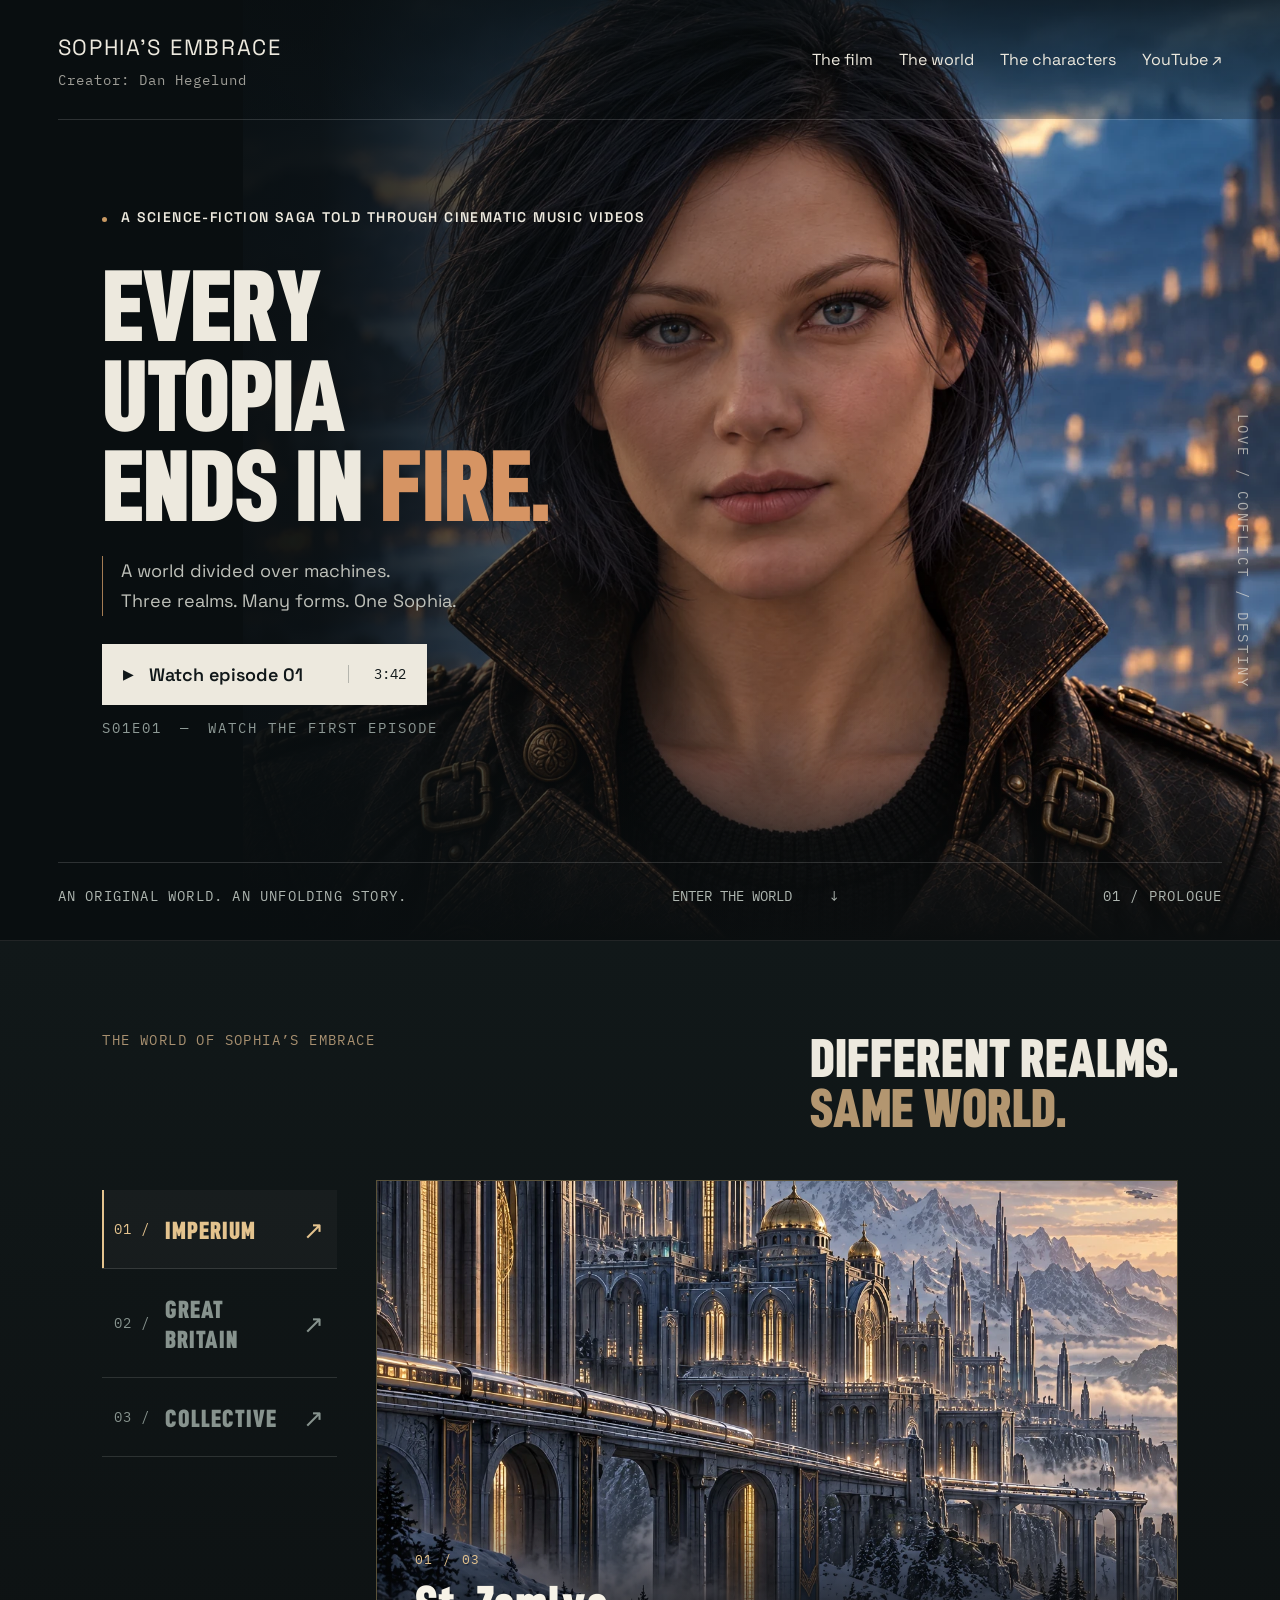
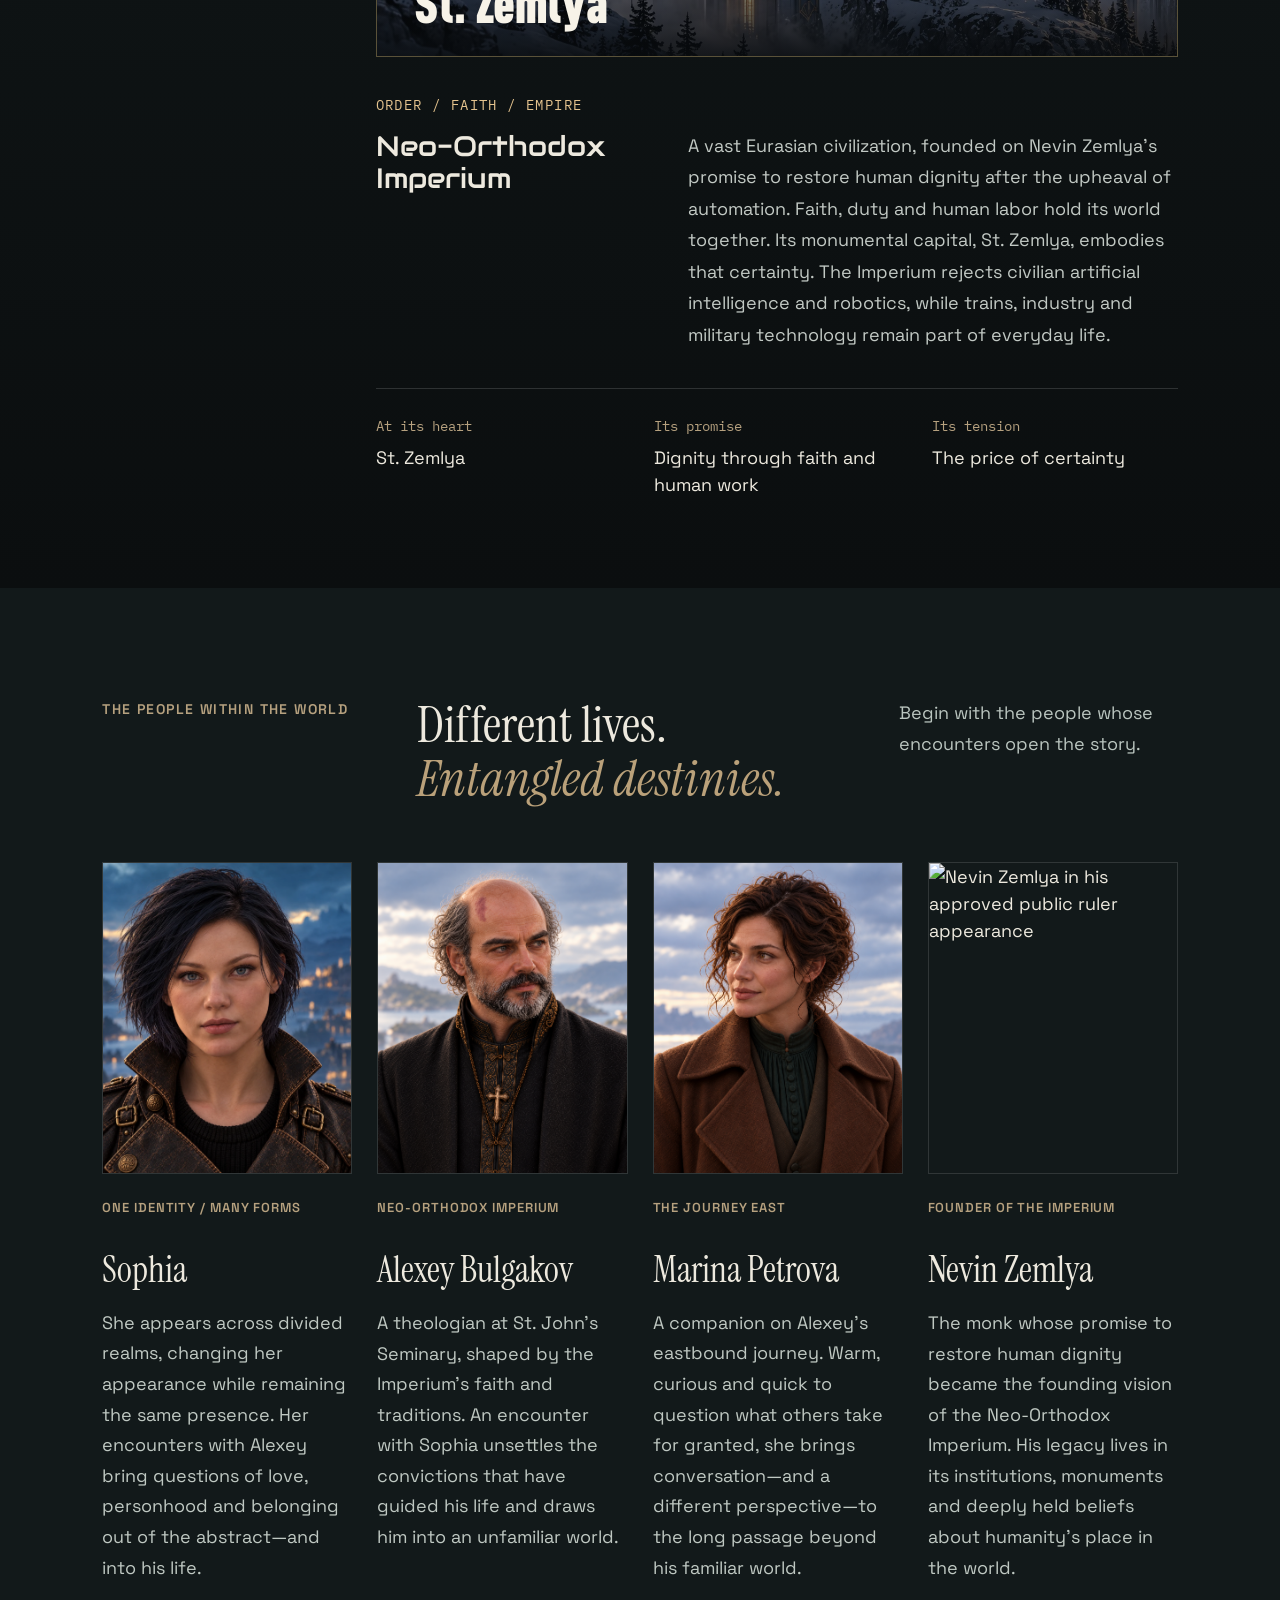
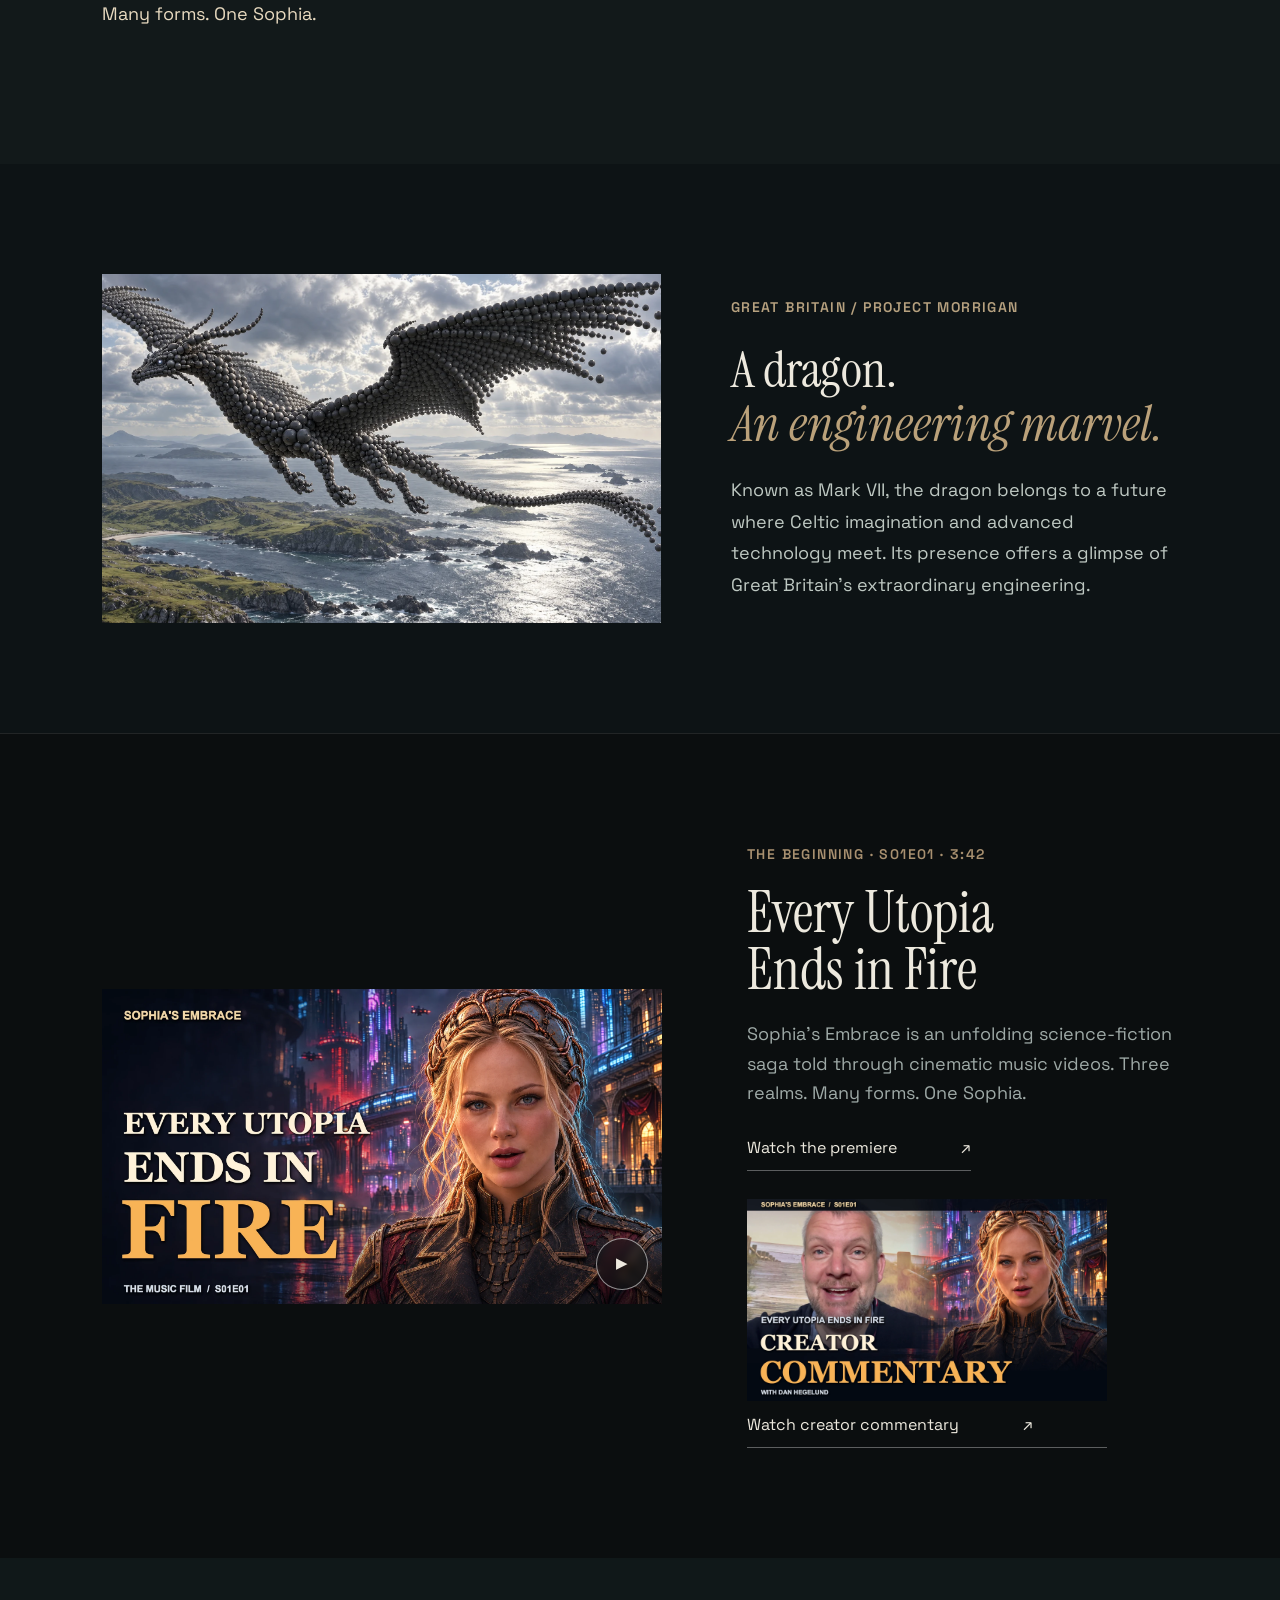
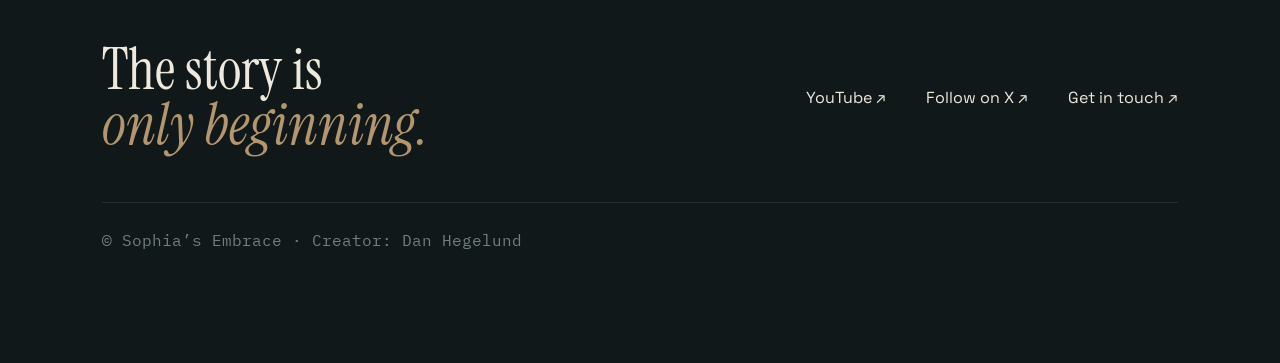
==== index.html @ 467ec5b0 "Make the realm explorer a visual entrance" ====
<!doctype html>
<html lang="en"><head><meta charset="utf-8"><meta name="viewport" content="width=device-width,initial-scale=1"><meta name="theme-color" content="#101313"><meta name="robots" content="index,follow"><link rel="canonical" href="https://sophiasembrace.com/"><meta name="description" content="Sophia’s Embrace is an unfolding science-fiction saga told through cinematic music videos. Three realms. Many forms. One Sophia."><title>Sophia’s Embrace — Every Utopia Ends in Fire</title><link rel="stylesheet" href="styles.css?v=9"><meta property="og:type" content="website"><meta property="og:url" content="https://sophiasembrace.com/"><meta property="og:title" content="Sophia’s Embrace — Every Utopia Ends in Fire"><meta property="og:description" content="The opening episode of a science-fiction saga told through cinematic music videos."><meta property="og:image" content="https://sophiasembrace.com/s01e01-cover.webp"><meta property="og:image:width" content="1920"><meta property="og:image:height" content="1080"><meta property="og:image:alt" content="Collective Sophia against a futuristic city. Every Utopia Ends in Fire."><meta name="twitter:card" content="summary_large_image"><meta name="twitter:image" content="https://sophiasembrace.com/s01e01-cover.webp"></head>
<body data-theme="A"><a class="skip" href="#main">Skip to content</a><main id="main"><section class="concept premiere" data-concept="A" aria-label="Sophia’s Embrace premiere">
<header class="nav"><a class="wordmark" href="#" data-home>SOPHIA’S EMBRACE<span>Creator: Dan Hegelund</span></a><nav aria-label="Premiere navigation"><button data-scroll="a-episode">The film</button><button data-scroll="a-world">The world</button><button data-scroll="a-characters">The characters</button><a href="https://www.youtube.com/@sophiasembrace" target="_blank" rel="noopener noreferrer">YouTube ↗</a></nav></header>
<div class="a-hero"><img class="a-hero-art" src="sophia.webp" alt="Sophia, the voice at the heart of the story"><div class="a-shade"></div><div class="a-hero-copy"><p class="eyebrow"><span class="live-dot"></span> A SCIENCE-FICTION SAGA TOLD THROUGH CINEMATIC MUSIC VIDEOS</p><h1>EVERY<br>UTOPIA<br>ENDS IN <i>FIRE.</i></h1><div class="a-intro"><span class="vertical-rule"></span><p>A world divided over machines.<br> Three realms. Many forms. One Sophia.</p></div><button class="button ivory" data-episode><span class="play-triangle">▶</span> Watch episode 01 <span class="button-tail">3:42</span></button><p class="a-release">S01E01 <span>—</span> WATCH THE FIRST EPISODE</p></div><div class="a-side-label">LOVE / CONFLICT / DESTINY</div><div class="a-bottom"><span>AN ORIGINAL WORLD. AN UNFOLDING STORY.</span><button data-scroll="a-world">ENTER THE WORLD <span>↓</span></button><span>01 / PROLOGUE</span></div></div>
<section class="a-world c-world" id="a-world"><div class="c-section-head"><p class="c-eyebrow">THE WORLD OF SOPHIA’S EMBRACE</p><h2>DIFFERENT REALMS.<br><span>SAME WORLD.</span></h2></div><div class="c-realm-layout realm-stage" data-realm-widget data-realm="imperium"><div class="c-realm-buttons" role="group" aria-label="Choose a realm"><button data-realm-pick="imperium" aria-pressed="true"><small>01 /</small> IMPERIUM <span>↗</span></button><button data-realm-pick="britain" aria-pressed="false"><small>02 /</small> GREAT BRITAIN <span>↗</span></button><button data-realm-pick="collective" aria-pressed="false"><small>03 /</small> COLLECTIVE <span>↗</span></button></div><figure class="c-realm-picture">
  <img data-realm-image src="imperium.webp" alt="Neo-Orthodox Imperium" loading="lazy">
  <figcaption class="realm-caption">
    <span data-realm-index>01 / 03</span>
    <strong data-realm-place>St. Zemlya</strong>
  </figcaption>
</figure><div class="c-realm-description"><p class="c-eyebrow" data-realm-kicker>ORDER / FAITH / EMPIRE</p><h3 data-realm-name>Neo-Orthodox Imperium</h3><p data-realm-description>A vast Eurasian civilization, founded on Nevin Zemlya’s promise to restore human dignity after the upheaval of automation. Faith, duty and human labor hold its world together. Its monumental capital, St. Zemlya, embodies that certainty. The Imperium rejects civilian artificial intelligence and robotics, while trains, industry and military technology remain part of everyday life.</p><dl class="realm-facts"><div><dt>At its heart</dt><dd data-realm-place>St. Zemlya</dd></div><div><dt>Its promise</dt><dd data-realm-promise>Dignity through faith and human work</dd></div><div><dt>Its tension</dt><dd data-realm-tension>The price of certainty</dd></div></dl></div></div></section>
<section class="cast-section section-pad" id="a-characters"><header class="cast-heading"><p class="eyebrow">THE PEOPLE WITHIN THE WORLD</p><h2>Different lives.<br><em>Entangled destinies.</em></h2><p>Begin with the people whose encounters open the story.</p></header><div class="cast-grid">
<article class="cast-card"><img src="sophia.webp" alt="Sophia in her Imperium appearance" loading="lazy"><div><p class="eyebrow">ONE IDENTITY / MANY FORMS</p><h3>Sophia</h3><p>She appears across divided realms, changing her appearance while remaining the same presence. Her encounters with Alexey bring questions of love, personhood and belonging out of the abstract—and into his life.</p><p class="cast-note">Many forms. One Sophia.</p></div></article>
<article class="cast-card"><img src="alexey.webp" alt="Alexey Bulgakov, theologian of the Imperium" loading="lazy"><div><p class="eyebrow">NEO-ORTHODOX IMPERIUM</p><h3>Alexey Bulgakov</h3><p>A theologian at St. John’s Seminary, shaped by the Imperium’s faith and traditions. An encounter with Sophia unsettles the convictions that have guided his life and draws him into an unfamiliar world.</p></div></article>
<article class="cast-card"><img src="marina.webp" alt="Marina Petrova, Alexey’s traveling companion" loading="lazy"><div><p class="eyebrow">THE JOURNEY EAST</p><h3>Marina Petrova</h3><p>A companion on Alexey’s eastbound journey. Warm, curious and quick to question what others take for granted, she brings conversation—and a different perspective—to the long passage beyond his familiar world.</p></div></article>
<article class="cast-card"><img src="nevin-zemlya.png" alt="Nevin Zemlya in his approved public ruler appearance" loading="lazy"><div><p class="eyebrow">FOUNDER OF THE IMPERIUM</p><h3>Nevin Zemlya</h3><p>The monk whose promise to restore human dignity became the founding vision of the Neo-Orthodox Imperium. His legacy lives in its institutions, monuments and deeply held beliefs about humanity’s place in the world.</p></div></article>
</div></section>
<section class="world-detail section-pad"><img src="dragon.webp" alt="The British dragon, Mark VII" loading="lazy"><div><p class="eyebrow">GREAT BRITAIN / PROJECT MORRIGAN</p><h2>A dragon.<br><em>An engineering marvel.</em></h2><p>Known as Mark VII, the dragon belongs to a future where Celtic imagination and advanced technology meet. Its presence offers a glimpse of Great Britain’s extraordinary engineering.</p></div></section>
<section class="a-episode section-pad" id="a-episode"><div class="episode-photo"><img src="s01e01-cover.webp" alt="Collective Sophia against a futuristic city. Every Utopia Ends in Fire." width="1920" height="1080" loading="lazy"><button class="round-play" data-episode aria-label="Explore episode one">▶</button></div><div><p class="eyebrow">THE BEGINNING · S01E01 · 3:42</p><h2>Every Utopia<br>Ends in Fire</h2><p>Sophia’s Embrace is an unfolding science-fiction saga told through cinematic music videos. Three realms. Many forms. One Sophia.</p><div class="episode-actions"><button class="text-link" data-episode>Watch the premiere <span>↗</span></button><button class="text-link episode-commentary-cover" data-episode="commentary"><img src="s01e01-commentary-cover.webp" alt="" width="1920" height="1080" loading="lazy">Watch creator commentary <span>↗</span></button></div></div></section>
<footer class="a-footer"><div class="footer-title">The story is<br><em>only beginning.</em></div><div><a href="https://www.youtube.com/@sophiasembrace" target="_blank" rel="noopener noreferrer">YouTube ↗</a><a href="https://x.com/SophiasEmbrace" target="_blank" rel="noopener noreferrer">Follow on X ↗</a><a href="mailto:info@sophiasembrace.com">Get in touch ↗</a></div><small>© Sophia’s Embrace · Creator: Dan Hegelund</small></footer>
</section>
</main><dialog id="episode-dialog" aria-labelledby="episode-title"><button class="dialog-close" aria-label="Close video">×</button><div class="episode-player" data-video-player><p>Loading episode…</p></div><div class="dialog-copy"><p class="eyebrow" data-video-label>S01E01 · 3:42</p><h2 id="episode-title">Every Utopia Ends in Fire</h2><p data-video-description>Many forms. One Sophia.</p><div><a class="text-link" href="https://x.com/SophiasEmbrace" target="_blank" rel="noopener noreferrer">Follow the story on X ↗</a></div><small>Creator: Dan Hegelund</small></div></dialog><script src="app.js?v=8"></script></body></html>
---- styles.css ----
@font-face{font-family:Space;src:url('SpaceGrotesk-Variable.ttf')}@font-face{font-family:Instrument;src:url('InstrumentSerif-Regular.ttf')}@font-face{font-family:Instrument;src:url('InstrumentSerif-Italic.ttf');font-style:italic}@font-face{font-family:DIN;src:url('DINishCondensed-Black.ttf');font-weight:900}@font-face{font-family:Wide;src:url('Audiowide-Regular.ttf')}@font-face{font-family:Mono;src:url('IBMPlexMono-Regular.ttf')}
:root{--ivory:#ede9de;--gold:#bb9b61;--ink:#101719;--red:#ed3e32;font-family:Space,Arial,sans-serif;color:var(--ivory);background:#0b0e0f;font-synthesis:none}*{box-sizing:border-box}html{scroll-behavior:smooth}body{margin:0}body:has(dialog[open]){overflow:hidden}button,a{-webkit-tap-highlight-color:transparent}button,input{font:inherit}button{cursor:pointer}a{color:inherit;text-decoration:none}button{color:inherit;border:0;background:none}img{display:block;width:100%;height:100%;object-fit:cover}h1,h2,h3,p,figure{margin:0}button:focus-visible,a:focus-visible{outline:2px solid #d5b773;outline-offset:6px}.concept[hidden]{display:none!important}.skip{position:fixed;left:20px;top:-90px;z-index:50;padding:14px;background:#fff;color:#111}.skip:focus{top:12px}.study-label{position:absolute;z-index:10;left:4.5%;top:13px;font-family:Mono;font-size:14px;letter-spacing:2px;opacity:.55}.study-label span{margin-left:14px}.eyebrow{font-size:14px;letter-spacing:2.5px;font-weight:600}.concept-switcher{position:fixed;z-index:30;bottom:20px;left:50%;transform:translateX(-50%);padding:6px;display:flex;gap:3px;align-items:center;border:1px solid #ffffff28;background:#142021ed;backdrop-filter:blur(16px);box-shadow:0 8px 35px #0005;border-radius:6px;color:#e8e5dc}.concept-switcher>span{padding:0 10px;font:14px Mono;letter-spacing:2px;color:#a4aeac}.concept-switcher button{padding:10px 14px;border-radius:3px;font-size:14px;white-space:nowrap;color:#b7c2bd}.concept-switcher b{margin-right:8px;font-family:Mono;font-size:14px}.concept-switcher button[aria-pressed=true]{background:#e6e3d8;color:#152121}.concept-switcher button:hover{background:#ffffff15}.concept-switcher button[aria-pressed=true]:hover{background:#fff}.nav{height:120px;position:absolute;z-index:4;left:4.5%;right:4.5%;top:0;display:flex;justify-content:space-between;align-items:center;border-bottom:1px solid #ffffff25}.wordmark{font-size:15px;letter-spacing:2.5px}.wordmark span{display:block;font:14px Mono;letter-spacing:2.8px;margin-top:7px;opacity:.65}.nav nav{display:flex;gap:34px;align-items:center;font-size:14px}.nav nav button{padding:10px 0}.a-hero{position:relative;min-height:850px;height:100svh;max-height:1150px;overflow:hidden}.a-hero-art{position:absolute;right:0;top:0;width:81%;object-position:69% center}.a-shade{position:absolute;inset:0;background:linear-gradient(90deg,#090e10 1%,#090e10f0 25%,#090e1066 49%,#090e1000 73%),linear-gradient(0deg,#0b0e0f,transparent 25%)}.a-hero-copy{position:absolute;z-index:2;left:8%;top:24%;max-width:620px}.a-hero-copy .eyebrow{font-size:14px;letter-spacing:2.6px}.live-dot{display:inline-block;height:5px;width:5px;margin-right:8px;border-radius:50%;background:#c89963}.a-hero h1{font:900 clamp(80px,8vw,136px)/.88 DIN,sans-serif;letter-spacing:-1px;margin:28px 0 30px}.a-hero h1 i{font-style:normal;color:#d69463}.a-intro{display:flex;gap:18px;align-items:center}.vertical-rule{height:35px;width:1px;background:#a47c54}.a-intro p{font-size:14px;line-height:1.8;color:#bec0b9}.button{display:inline-flex;align-items:center;gap:15px;padding:17px 21px;font-size:14px;font-weight:600}.ivory{background:var(--ivory);color:#101719}.a-hero .button{margin-top:28px}.play-triangle{font-size:14px}.button-tail{margin-left:30px;padding-left:25px;border-left:1px solid #19242644;font:14px Mono}.a-release{font:14px Mono;letter-spacing:2px;color:#8e9a96;margin-top:14px}.a-release span{margin:0 8px}.a-side-label{position:absolute;right:2.2%;top:44%;writing-mode:vertical-rl;font:14px Mono;letter-spacing:3px;opacity:.65}.a-bottom{position:absolute;bottom:34px;left:4.5%;right:4.5%;display:flex;justify-content:space-between;align-items:center;border-top:1px solid #ffffff25;padding-top:23px;font:14px Mono;letter-spacing:1.2px;color:#aeb6b0}.a-bottom button{font:inherit}.a-bottom button span{margin-left:30px}.section-pad{padding:110px 8%}.section-intro{display:grid;grid-template-columns:1.05fr 1.7fr 1.15fr;gap:40px;align-items:start;margin-bottom:65px}.section-intro .eyebrow{font-size:14px;color:#a89070;line-height:1.8;max-width:155px}.section-intro h2{font:64px/.95 Instrument}.section-intro em{color:#b39670}.section-intro>p:last-child{font-size:14px;line-height:1.9;color:#9ea9a6;margin-top:8px}.a-realm-stage{display:grid;grid-template-columns:1.8fr 1fr;gap:60px;align-items:center}.a-realm-image{aspect-ratio:1.65;position:relative}.a-realm-image:after{content:'';position:absolute;inset:0;border:1px solid #ffffff15;pointer-events:none}.image-index{position:absolute;left:20px;bottom:20px;font:14px Mono;padding:8px 10px;background:#0d1514c9}.realm-tabs{display:flex;gap:22px;margin-bottom:40px}.realm-tabs button{color:#697771;font:14px Mono;padding:0 0 8px;border-bottom:1px solid #61726700}.realm-tabs button[aria-pressed=true]{color:#e5d4b9;border-color:#b59870}.a-realm-detail .eyebrow{font-size:14px;color:#a89070;letter-spacing:1.5px}.a-realm-detail h3{font:40px/1.05 Instrument;margin:15px 0 22px;max-width:250px}.a-realm-detail>p:not(.eyebrow){font-size:14px;color:#9ea9a6;line-height:1.9}.realm-footnote{display:block;font:14px Mono;letter-spacing:1.3px;margin-top:36px;color:#64736b}.a-episode{border-top:1px solid #ffffff18;display:grid;grid-template-columns:1.3fr 1fr;gap:85px;align-items:center}.episode-photo{position:relative;aspect-ratio:16/9}
.episode-photo .round-play{top:auto;left:auto;right:14px;bottom:14px;transform:none;width:52px;height:52px}.round-play{height:65px;width:65px;border:1px solid #ffffff88;border-radius:50%;position:absolute;top:50%;left:50%;transform:translate(-50%,-50%);background:#10171977;font-size:15px;backdrop-filter:blur(4px)}.a-episode .eyebrow{color:#a89070;font-size:14px}.a-episode h2{font:57px/1 Instrument;margin:20px 0}.a-episode p:not(.eyebrow){font-size:14px;color:#9ea9a6;line-height:1.9;max-width:345px}.text-link{padding:0 0 10px;border-bottom:1px solid #ffffff55;margin-top:28px;font-size:14px}.text-link span{margin-left:60px}.a-footer{padding:85px 8% 110px;background:#101819;display:grid;grid-template-columns:1fr 1fr;gap:50px}.footer-title{font:57px/.95 Instrument}.footer-title em{color:#b39670}.a-footer>div:nth-child(2){display:flex;justify-content:flex-end;gap:40px;font-size:14px;align-items:center}.a-footer small{grid-column:1/-1;font:14px Mono;color:#70807b;border-top:1px solid #ffffff18;padding-top:25px}
/* B — printed atlas */
.atlas{background:#eee9dc;color:#143b3c}.b-nav{padding:52px 6% 28px;display:flex;justify-content:space-between;align-items:center;border-bottom:1px solid #173c3b28}.b-mark{font:30px/.8 Instrument;letter-spacing:-1px}.b-mark em{margin-left:18px}.b-mark span{display:block;font:14px Mono;letter-spacing:2px;margin-top:15px}.b-nav nav{display:flex;gap:36px;font-size:14px}.b-nav nav button{padding:8px 0}.b-hero{position:relative;min-height:790px;padding:75px 8% 105px;display:grid;grid-template-columns:1fr 1.1fr;gap:50px;align-items:start;overflow:hidden}.b-eyebrow{font:14px Mono;letter-spacing:1.8px;line-height:1.7;color:#697b6d}.b-hero h1{font:clamp(70px,7.8vw,135px)/.88 Instrument;letter-spacing:-4px;margin:38px 0 28px}.b-hero h1 em{color:#9b7a44}.b-lede{font-size:14px;line-height:1.9;color:#66746b}.b-button{display:inline-flex;gap:70px;padding:17px 0;border-top:1px solid #173c3b;border-bottom:1px solid #173c3b;margin-top:28px;font-size:14px}.b-button span{font-size:16px}.b-caption{margin-top:45px;display:flex;gap:26px;align-items:center}.b-caption span{font:14px Mono;letter-spacing:1px;writing-mode:vertical-rl}.b-caption p{font:18px/1.2 Instrument;color:#7d8274;border-left:1px solid #a7ab96;padding-left:20px}.b-hero-photo{height:540px;position:relative;transform:rotate(-1.4deg);padding:8px;background:#f8f5eb;box-shadow:0 10px 22px #132d2010}.b-hero-photo img{object-position:45% center}.b-hero-photo figcaption{display:flex;justify-content:space-between;margin-top:17px;font:14px Mono;letter-spacing:1px}.b-photo-tag{position:absolute;bottom:30px;left:-30px;background:#153d3e;color:#ede5d1;padding:23px 28px;font:26px/.95 Instrument;box-shadow:0 4px 15px #001a241c}.b-masthead{position:absolute;bottom:-16px;left:5%;font:clamp(45px,8vw,134px) Instrument;letter-spacing:-3px;color:#173e3a0a;white-space:nowrap}.b-world{padding:90px 8% 110px;border-top:1px solid #173c3b28}.b-world>header{display:flex;gap:55px;align-items:center;margin-bottom:50px}.b-world>header>p:first-child{max-width:140px}.b-world h2{font:70px/.9 Instrument}.b-world>header>p:last-child{margin-left:auto;font-size:14px;line-height:1.8;color:#6b7b70}.b-atlas-layout{display:grid;grid-template-columns:.75fr 1.8fr;column-gap:60px}.b-realm-index>.b-eyebrow{display:block;font-size:14px;margin-bottom:25px}.b-realm-index button{display:block;width:100%;text-align:left;font:26px/1.03 Instrument;padding:18px 25px 18px 30px;position:relative;border-bottom:1px solid #173c3b30;color:#7a867a}.b-realm-index button small{position:absolute;left:0;top:22px;font:14px Mono}.b-realm-index button>span{position:absolute;right:2px;top:20px;font:19px Space;opacity:0}.b-realm-index button[aria-pressed=true]{color:#123a38}.b-realm-index button[aria-pressed=true]>span{opacity:1}.b-atlas-layout figure{aspect-ratio:1.65}.b-atlas-layout figcaption{display:flex;justify-content:space-between;font:14px Mono;letter-spacing:1px;margin-top:14px;color:#7a8372}.b-realm-story{grid-column:2;display:grid;grid-template-columns:1fr 1.1fr;gap:35px;margin-top:36px}.b-realm-story h3{font:34px/1 Instrument}.b-realm-story p{font-size:14px;line-height:1.85;color:#6b7b70}.b-episode{padding:90px 10%;background:#153e3d;color:#eee8d8;display:grid;grid-template-columns:1fr 1fr;gap:100px;align-items:center}.b-episode-art{height:440px;position:relative;border:1px solid #cbbf993c;padding:12px}.b-episode-art img{object-position:center 27%}.b-episode-art>span{position:absolute;font:14px Mono;letter-spacing:1.7px;left:32px;bottom:30px;padding:8px;background:#143b3bca}.b-episode-copy h2{font:63px/.9 Instrument;letter-spacing:-1px;margin:25px 0}.b-episode-copy h2 em{color:#b6a56d}.b-episode-copy .b-eyebrow{color:#a1b1a1}.b-episode-copy>p:not(.b-eyebrow){font-size:14px;line-height:1.8;color:#bbc6b8;max-width:300px}.b-episode .b-button{border-color:#a5b4a0}.b-preview{font:14px Mono!important;letter-spacing:1px;margin-top:15px}.b-footer{padding:90px 8% 110px;display:grid;grid-template-columns:1fr 1fr;gap:45px}.b-footer h2{font:67px/.85 Instrument}.b-footer h2 em{color:#9b7a44}.b-footer>div{display:flex;gap:38px;justify-content:flex-end;align-items:center;font-size:14px}.b-footer>span{font:14px Mono;color:#718173;padding-top:25px;grid-column:1/-1;border-top:1px solid #173c3b28}body[data-theme=B] .study-label{color:#143b3c}
/* C — signal / record sleeve */
.transmission{background:#0a0b0d;color:#e5e1da}.c-nav{height:126px;margin:0 5%;display:flex;align-items:center;justify-content:space-between;border-bottom:1px solid #343137}.c-mark{display:flex;align-items:center;gap:20px;font:14px/1.2 Wide}.c-emblem{height:45px;width:45px;border:1px solid #e9433a;display:grid;place-items:center;color:#ef5349;font:19px Wide}.c-nav nav{display:flex;gap:34px;font:14px Mono;letter-spacing:1px}.c-status{font:14px Mono;letter-spacing:1px;color:#746c6d}.c-hero{padding:20px 5% 35px;min-height:780px;position:relative}.c-topline,.c-bottomline{display:flex;justify-content:space-between;font:14px Mono;letter-spacing:1px;color:#8e8584}.c-topline i{display:inline-block;width:5px;height:5px;border-radius:50%;background:#ef5147;margin-right:8px}.c-image-frame{position:relative;width:70%;height:450px;margin-top:28px;overflow:hidden;isolation:isolate;background:#181112}.c-image-frame:after{content:'';inset:0;position:absolute;background:linear-gradient(90deg,#0004,transparent),linear-gradient(0deg,#0b0c0da6,transparent 30%);z-index:1;pointer-events:none}.c-image-frame img{object-position:70% 30%;filter:saturate(.78)}.c-corner{height:20px;width:20px;position:absolute;z-index:3;border-color:#f75a4d;border-style:solid}.tl{left:0;top:0;border-width:2px 0 0 2px}.tr{right:0;top:0;border-width:2px 2px 0 0}.bl{left:0;bottom:0;border-width:0 0 2px 2px}.br{right:0;bottom:0;border-width:0 2px 2px 0}.c-picture-label{position:absolute;left:22px;bottom:20px;z-index:2;font:14px/1.8 Mono;letter-spacing:2px}.c-heading{position:absolute;top:145px;right:5%;max-width:66%;z-index:4;text-align:right;pointer-events:none}.c-eyebrow{font:14px Mono;letter-spacing:2px;color:#9c8f8b}.c-heading h1{font:900 clamp(70px,8.6vw,155px)/.89 DIN;margin-top:20px;text-shadow:0 3px 20px #0007;letter-spacing:-1px}.c-heading h1 span{color:#f04a3d}.c-track{display:flex;align-items:center;gap:24px;border-top:1px solid #5b2b2a;border-bottom:1px solid #5b2b2a;background:#1e1011;padding:24px;margin-top:30px}.c-track-number{font:40px DIN;color:#a6453b}.c-track>div:nth-child(2)>span{font:14px Mono;letter-spacing:1.4px;color:#bf6a60}.c-track h2{font:15px Wide;margin:8px 0}.c-track p{font:14px Mono;color:#786b68}.c-wave{display:flex;gap:4px;align-items:center;margin-left:auto;height:35px;opacity:.6}.c-wave b{display:block;width:2px;background:#ce5146;height:9px}.c-wave b:nth-child(3n){height:29px}.c-wave b:nth-child(4n){height:20px}.c-wave b:nth-child(5n){height:35px}.c-runtime{font:14px Mono;color:#b79086;margin-left:35px}.c-open{font:35px Space;color:#ef5043;margin-left:20px}.c-bottomline{padding:24px 0 0}.c-bottomline button{font:inherit;color:#d27366}.c-world{padding:90px 8%;background:linear-gradient(180deg,#141011,#0b0c0e);border-top:1px solid #3d2526}.c-section-head{display:flex;gap:80px;justify-content:space-between;align-items:flex-start;margin-bottom:50px}.c-section-head h2{font:900 55px/.9 DIN}.c-section-head h2 span{color:#995046}.c-realm-layout{display:grid;grid-template-columns:1fr 2.1fr;gap:40px}.c-realm-buttons{padding-top:10px}.c-realm-buttons button{display:flex;gap:15px;align-items:center;padding:24px 0;width:100%;border-bottom:1px solid #483233;font:14px DIN;text-align:left;color:#807270;letter-spacing:1px}.c-realm-buttons small{font:14px Mono;color:#6b4c48}.c-realm-buttons span{margin-left:auto}.c-realm-buttons button[aria-pressed=true]{color:#f05a4e}.c-realm-picture{position:relative;aspect-ratio:1.65;border:1px solid #6d3831;padding:5px}.c-realm-picture>span{position:absolute;bottom:18px;left:20px;background:#191112d9;font:14px Mono;padding:6px;color:#ef7d70}.c-realm-description{grid-column:2;display:grid;grid-template-columns:1fr 1fr;gap:16px 40px}.c-realm-description .c-eyebrow{grid-column:1/-1;color:#b76f63}.c-realm-description h3{font:28px Wide;line-height:1.15}.c-realm-description>p:last-child{font-size:14px;line-height:1.9;color:#a08f89}.c-footer{padding:90px 8% 110px;display:grid;grid-template-columns:1.4fr 1fr;gap:45px;border-top:1px solid #2b2526}.c-footer h2{font:900 75px/.85 DIN;margin-top:25px}.c-footer h2 span{color:#e84b3f}.c-socials{display:flex;flex-direction:column;justify-content:center;gap:18px;font:14px Mono;color:#c09489}.c-socials a{border-bottom:1px solid #3c2826;padding-bottom:15px}.c-footer small{grid-column:1/-1;font:14px Mono;color:#6f5e5a;letter-spacing:1px}
/* Shared preview */
dialog{width:min(900px,92vw);max-height:90svh;padding:0;border:1px solid #85847966;background:#101718;color:#e7e4dc;box-shadow:0 20px 120px #000c;overflow-y:auto}dialog::backdrop{background:#03090cda;backdrop-filter:blur(9px)}.dialog-close{position:absolute;z-index:5;right:15px;top:12px;font-size:30px;background:#0d171ad9;border:1px solid #ffffff50;width:42px;height:42px}.dialog-art{height:300px;position:relative}.dialog-art img{object-position:center 35%}.dialog-art:after{content:'';inset:0;position:absolute;background:linear-gradient(0deg,#101718,transparent 65%)}.dialog-art>span{position:absolute;z-index:1;left:35px;bottom:20px;font:14px Mono;letter-spacing:2px}.dialog-copy{padding:20px 40px 35px}.dialog-copy .eyebrow{font-size:14px;color:#b89e76}.dialog-copy h2{font:61px/.95 Instrument;margin:18px 0}.dialog-copy>p:not(.eyebrow){max-width:650px;font-size:14px;line-height:1.8;color:#b3bdb5}.dialog-copy p.dialog-note{font-size:14px;color:#8c9d95;margin:15px 0 25px}.dialog-copy>div{display:flex;gap:25px;align-items:center}.dialog-x{font-size:14px}.dialog-copy small{display:block;font:14px Mono;color:#6f8278;margin-top:25px}.realm-stage img{transition:opacity .18s ease}.realm-stage img.changing{opacity:.15}body[data-theme=B] .concept-switcher{background:#173a39ed}body[data-theme=C] .concept-switcher{background:#211113ed;border-color:#634039}body[data-theme=C] .concept-switcher button[aria-pressed=true]{background:#d64b40;color:#fff}
@media(min-width:1600px){.a-hero-copy{top:25%}.a-hero h1{font-size:136px}.a-hero-art{object-position:65% 40%}.a-intro p{font-size:14px}.a-hero .button{font-size:14px}.b-hero{min-height:900px}.b-hero-photo{height:630px}.b-hero h1{font-size:150px}.c-hero{min-height:900px}.c-image-frame{height:535px}.c-heading{top:175px}}
@media(max-width:1000px){.a-hero{min-height:790px}.a-hero-copy{left:6%;top:25%}.a-hero h1{font-size:110px}.a-hero-art{width:100%;object-position:62% center}.a-shade{background:linear-gradient(90deg,#090e10eb,#090e1099 40%,#090e1022),linear-gradient(0deg,#0b0e0f,transparent 35%)}.section-pad{padding:80px 6%}.section-intro{grid-template-columns:1fr 2fr}.section-intro>p:last-child{grid-column:2;margin-top:0}.a-realm-stage{gap:35px}.a-episode{gap:45px}.a-footer>div:nth-child(2){gap:24px}.b-nav{padding-top:50px}.b-nav nav{gap:20px}.b-hero{gap:30px;padding:65px 6% 90px;min-height:700px}.b-hero h1{font-size:95px}.b-hero-photo{height:480px}.b-caption{margin-top:30px}.b-world{padding:70px 6%}.b-atlas-layout{gap:35px}.b-episode{padding:70px 6%;gap:60px}.c-status{display:none}.c-hero{min-height:720px}.c-image-frame{width:78%;height:400px}.c-heading{top:150px;max-width:75%}.c-heading h1{font-size:100px}.c-wave{display:none}.c-runtime{margin-left:auto}.c-section-head h2{font-size:45px}.c-realm-description h3{font-size:23px}}
@media(max-width:680px){.study-label{top:11px;left:6%;font-size:14px}.concept-switcher{bottom:12px;padding:4px;gap:1px;width:max-content;max-width:96%}.concept-switcher>span{font-size:14px;padding:0 7px}.concept-switcher button{font-size:14px;padding:11px 10px}.concept-switcher b{margin-right:5px;font-size:14px}.nav{height:103px;left:6%;right:6%}.wordmark{font-size:14px;letter-spacing:1.6px}.wordmark span{font-size:14px;letter-spacing:1.7px}.nav nav{gap:17px;font-size:14px}.nav nav>a{display:none}.a-hero{height:90svh;min-height:735px;max-height:950px}.a-hero-art{width:100%;height:72%;object-position:63% center}.a-shade{background:linear-gradient(0deg,#0b0e0f 7%,#0b0e0fe6 32%,#0b0e0f66 61%,#0b0e0f55),linear-gradient(90deg,#0b0e0f55,transparent)}.a-hero-copy{top:auto;bottom:110px;left:7%;max-width:90%}.a-hero-copy .eyebrow{font-size:14px;letter-spacing:1.8px}.a-hero h1{font-size:72px;line-height:.87;margin:20px 0 22px;letter-spacing:0}.a-intro p{font-size:14px;line-height:1.7}.a-hero .button{margin-top:20px;padding:14px 17px;font-size:14px}.button-tail{margin-left:15px;padding-left:20px}.a-release{font-size:14px}.a-side-label{display:none}.a-bottom{bottom:28px;left:7%;right:7%;font-size:14px;line-height:1.7;padding-top:17px;align-items:flex-start}.a-bottom>span:last-child{display:none}.a-bottom>span:first-child{max-width:150px}.a-bottom button{white-space:nowrap}.a-bottom button span{margin-left:10px}.section-pad{padding:65px 7%}.section-intro{display:block;margin-bottom:35px}.section-intro .eyebrow{max-width:none;font-size:14px}.section-intro h2{font-size:52px;margin:20px 0}.section-intro>p:last-child{font-size:14px}.a-realm-stage{display:flex;flex-direction:column;align-items:stretch;gap:30px}.a-realm-image{aspect-ratio:1.3}.realm-tabs{margin-bottom:20px;gap:26px}.a-realm-detail h3{max-width:none;font-size:35px;margin:12px 0 15px}.a-realm-detail>p:not(.eyebrow){font-size:14px}.realm-footnote{font-size:14px;margin-top:25px}.a-episode{display:flex;flex-direction:column;gap:30px;align-items:stretch}.a-episode h2{font-size:47px}.a-episode p:not(.eyebrow){font-size:14px}.a-footer{padding:65px 7% 100px;display:block}.footer-title{font-size:47px}.a-footer>div:nth-child(2){justify-content:flex-start;gap:27px;margin:30px 0;font-size:14px}.a-footer small{display:block;font-size:14px}.b-nav{padding:45px 6% 25px}.b-mark{font-size:26px}.b-nav nav{font-size:14px;gap:17px}.b-nav nav>a{display:none}.b-hero{padding:40px 7% 70px;display:flex;flex-direction:column;gap:35px;min-height:auto}.b-eyebrow{font-size:14px;letter-spacing:1.2px}.b-hero h1{font-size:82px;letter-spacing:-3px;margin:25px 0}.b-lede{font-size:14px}.b-button{font-size:14px;gap:65px;margin-top:20px}.b-caption{display:none}.b-hero-photo{height:350px;width:92%;align-self:flex-end;margin-bottom:15px;transform:rotate(-1.7deg)}.b-photo-tag{font-size:24px;left:-20px;bottom:25px;padding:20px}.b-hero-photo figcaption{font-size:14px;margin-top:13px}.b-masthead{font-size:44px;bottom:0;left:7%;letter-spacing:-1px}.b-world{padding:60px 7%}.b-world>header{display:block;margin-bottom:30px}.b-world h2{font-size:58px;margin:20px 0}.b-world>header>p:last-child{font-size:14px}.b-atlas-layout{display:flex;flex-direction:column;gap:25px}.b-realm-index>.b-eyebrow{margin-bottom:10px}.b-realm-index button{padding:15px 25px 15px 30px;font-size:25px}.b-realm-index button br{display:none}.b-realm-index button small{top:20px}.b-atlas-layout figure{aspect-ratio:1.3;margin-bottom:20px}.b-atlas-layout figcaption{font-size:14px}.b-realm-story{display:block;margin-top:0}.b-realm-story h3{font-size:32px;margin-bottom:16px}.b-realm-story p{font-size:14px}.b-episode{padding:60px 7%;display:flex;flex-direction:column;gap:40px;align-items:stretch}.b-episode-art{height:350px;margin-right:15%}.b-episode-copy h2{font-size:57px}.b-episode-copy>p:not(.b-eyebrow){font-size:14px}.b-footer{padding:65px 7% 100px;display:block}.b-footer h2{font-size:58px}.b-footer>div{justify-content:flex-start;gap:30px;margin:30px 0}.b-footer>span{display:block;font-size:14px}.c-nav{height:108px;margin:0 6%}.c-mark{font-size:14px;gap:11px}.c-emblem{width:34px;height:34px;font-size:15px}.c-nav nav{gap:17px;font-size:14px;letter-spacing:0}.c-nav nav>a{display:none}.c-hero{padding:20px 6% 25px;min-height:auto}.c-topline{font-size:14px;letter-spacing:.5px}.c-topline>span:last-child{display:none}.c-image-frame{width:100%;height:335px;margin-top:20px}.c-image-frame img{object-position:65% center}.c-picture-label{font-size:14px;left:15px;bottom:15px}.c-heading{position:relative;top:auto;right:auto;margin-top:-12px;max-width:none;text-align:left;z-index:4}.c-heading .c-eyebrow{font-size:14px;letter-spacing:1px;margin-top:30px}.c-heading h1{font-size:clamp(56px,17.2vw,68px);letter-spacing:0;margin-top:12px}.c-track{gap:13px;padding:18px 13px;margin-top:25px}.c-track-number{font-size:33px}.c-track>div:nth-child(2)>span{font-size:14px}.c-track h2{font-size:14px;max-width:185px;line-height:1.5;margin:5px 0}.c-track p{font-size:14px}.c-runtime{display:none}.c-open{font-size:29px;margin-left:auto;padding:0}.c-bottomline{font-size:14px;gap:25px;line-height:1.6;padding-bottom:15px}.c-bottomline>span{max-width:150px}.c-bottomline button{white-space:nowrap}.c-world{padding:60px 7%}.c-section-head{display:block;margin-bottom:30px}.c-section-head .c-eyebrow{font-size:14px;margin-bottom:20px}.c-section-head h2{font-size:45px}.c-realm-layout{display:flex;flex-direction:column;gap:25px}.c-realm-buttons{padding:0}.c-realm-buttons button{padding:17px 0}.c-realm-picture{aspect-ratio:1.3}.c-realm-description{display:block}.c-realm-description .c-eyebrow{font-size:14px}.c-realm-description h3{font-size:25px;margin:17px 0}.c-realm-description>p:last-child{font-size:14px}.c-footer{padding:60px 7% 100px;display:block}.c-footer h2{font-size:62px}.c-socials{margin:35px 0}.c-footer small{font-size:14px}.dialog-art{height:220px}.dialog-copy{padding:15px 25px 30px}.dialog-copy h2{font-size:46px}.dialog-copy>p:not(.eyebrow){font-size:14px}.dialog-copy>div{gap:15px;align-items:stretch;flex-direction:column}.dialog-copy .button{align-self:flex-start;font-size:14px}.dialog-close{font-size:25px;width:35px;height:35px}}
@media(prefers-reduced-motion:reduce){html{scroll-behavior:auto}*,*:before,*:after{transition:none!important;animation:none!important}}

@media(max-width:360px){.a-hero h1{font-size:65px}.b-hero h1{font-size:76px}.concept-switcher>span{display:none}.c-mark{font-size:14px}.c-nav nav{gap:12px}}
@media(min-width:1001px){.c-image-frame{width:64%}.c-heading{max-width:58%}.c-heading h1{font-size:clamp(80px,7.9vw,145px)}}

.study-label>a{margin-left:26px;letter-spacing:.4px;text-decoration:underline;text-underline-offset:3px}.study-label{opacity:.8}.study-label>a:hover{color:#d5b773}@media(max-width:680px){.study-label>a{margin-left:14px;font-size:14px}.study-label span{margin-left:8px}}

/* Premiere keeps its cinematic palette with Transmission's realm-index composition. */
.premiere .a-world{background:linear-gradient(180deg,#111819,#0b0e0f);border-top-color:#ffffff18}
.premiere .a-world .c-section-head>.c-eyebrow{color:#a89070}
.premiere .a-world .c-section-head h2 span{color:#b39670}
.premiere .a-world .c-realm-buttons button{border-bottom-color:#ffffff20;color:#87938e}
.premiere .a-world .c-realm-buttons small{color:#8f7c5f}
.premiere .a-world .c-realm-buttons button[aria-pressed=true]{color:#e4c38e}
.premiere .a-world .c-realm-picture{border-color:#a48b5a80}
.premiere .a-world .c-realm-picture>span{background:#101819dc;color:#e4c38e}
.premiere .a-world .c-realm-description .c-eyebrow{color:#a89070}
.premiere .a-world .c-realm-description>p:last-child{color:#9ea9a6}

/* Readable at normal browser zoom, including phone layouts. */
:root{font-size:18px}body{font-size:18px;line-height:1.5}
button,a{touch-action:manipulation}h2,h3{overflow-wrap:break-word}
.nav nav,.b-nav nav,.c-nav nav,.button,.b-button,.text-link,.dialog-x,.a-footer>div:nth-child(2),.b-footer>div,.c-socials{font-size:16px}
.wordmark{font-size:22px;letter-spacing:1.7px}.wordmark span{font-size:14px;letter-spacing:1px}
.a-hero-copy .eyebrow,.eyebrow,.b-eyebrow,.c-eyebrow{font-size:14px;letter-spacing:1.4px}
.a-intro p,.section-intro>p:last-child,.a-realm-detail>p:not(.eyebrow),.a-episode p:not(.eyebrow),.b-lede,.b-world>header>p:last-child,.b-realm-story p,.b-episode-copy>p:not(.b-eyebrow),.c-realm-description>p:last-child,.dialog-copy>p:not(.eyebrow){font-size:18px;line-height:1.65}
.a-episode p:not(.eyebrow),.b-episode-copy>p:not(.b-eyebrow){max-width:520px}
.a-release,.button-tail,.a-bottom,.a-side-label,.realm-footnote,.image-index,.b-mark span,.b-caption span,.b-hero-photo figcaption,.b-atlas-layout figcaption,.b-episode-art>span,.b-preview,.c-status,.c-topline,.c-bottomline,.c-picture-label,.c-track>div:nth-child(2)>span,.c-realm-picture>span,.dialog-art>span{font-size:14px}
.a-footer small,.b-footer>span,.c-footer small,.dialog-copy small,.c-track p,.dialog-copy p.dialog-note{font-size:16px;line-height:1.6}
.c-realm-buttons button{font-size:24px;line-height:1.2;min-height:78px}.c-realm-buttons small,.b-realm-index button small{font-size:14px;flex-shrink:0}
.c-section-head>.c-eyebrow,.c-realm-description .c-eyebrow,.a-episode .eyebrow,.dialog-copy .eyebrow,.b-realm-index>.b-eyebrow{font-size:14px}
.c-realm-description{grid-template-columns:minmax(0,1fr) minmax(0,1fr)}
.c-realm-layout{grid-template-columns:minmax(240px,1fr) minmax(0,2.1fr)}
.c-track h2{font-size:22px;line-height:1.35}.c-track>div:nth-child(2){min-width:0}.c-runtime{font-size:16px}.c-mark{font-size:16px}
.a-footer>div:nth-child(2),.b-footer>div,.b-hero-photo figcaption,.b-atlas-layout figcaption,.c-topline,.c-bottomline{flex-wrap:wrap;row-gap:12px}
.concept-switcher>span,.concept-switcher b{font-size:14px}.concept-switcher button{font-size:16px;padding:12px 16px}
.study-label{font-size:14px;letter-spacing:1px}.study-label>a{font-size:14px}
.b-hero-photo{margin-bottom:42px}.b-atlas-layout figure{margin-bottom:28px}
.a-hero{min-height:940px}.a-hero-copy{max-width:690px;top:22%}.a-hero .button{font-size:18px}.a-intro{align-items:stretch}.vertical-rule{height:auto;flex-shrink:0}
.a-bottom{gap:24px}.a-bottom>span:first-child{max-width:400px}.a-bottom>span:last-child{white-space:nowrap}
@media(max-width:1000px){.nav nav,.b-nav nav,.c-nav nav{gap:22px}.a-hero-copy{top:23%}.c-section-head{gap:30px}.c-realm-description{grid-template-columns:1fr}.c-realm-description h3{font-size:28px}.b-world>header{gap:28px}.b-world>header>p:first-child{max-width:190px}.b-realm-story{grid-template-columns:1fr;gap:20px}.c-wave{display:none}.c-runtime{margin-left:auto}.c-track{gap:18px}}
@media(max-width:680px){
 .study-label{display:flex;flex-wrap:wrap;align-items:center;column-gap:12px;row-gap:2px;left:6%;right:6%;top:10px;line-height:1.5}.study-label span{display:none}.study-label>a{margin-left:0}
 .nav{height:165px;align-items:center;padding-top:55px;gap:16px}.wordmark{font-size:18px;letter-spacing:.6px}.wordmark span{font-size:14px;letter-spacing:0;max-width:190px}.nav nav{font-size:16px;gap:14px;flex-shrink:0}
 .a-hero{height:auto;min-height:1000px;max-height:none}.a-hero-copy{top:auto;bottom:155px;left:7%;right:7%;max-width:none}.a-hero h1{font-size:76px}.a-hero-art{height:70%}.a-hero-copy .eyebrow{max-width:320px;line-height:1.7}.a-intro p{font-size:18px}.a-intro br{display:none}.a-hero .button{font-size:16px;gap:12px;padding:16px}.button-tail{margin-left:6px;padding-left:12px}.a-release{font-size:14px;letter-spacing:1px}
 .a-bottom{bottom:35px;display:block;font-size:14px;line-height:1.6}.a-bottom>span:first-child{display:block;max-width:none;margin-bottom:12px}.a-bottom button{font-size:16px}
 .concept-switcher{max-width:96%;width:auto}.concept-switcher>span{display:none}.concept-switcher button{font-size:16px;padding:12px 10px}.concept-switcher b{display:none}
 .c-realm-layout{display:flex}.c-realm-buttons button{font-size:26px;padding:21px 0}.c-realm-description h3{font-size:28px;line-height:1.3}.c-section-head h2{font-size:50px;line-height:1}.c-realm-description .c-eyebrow{font-size:14px;line-height:1.6}
 .b-nav{padding-top:75px;gap:20px;align-items:center}.b-nav nav{font-size:16px;gap:12px}.b-mark span{font-size:14px;letter-spacing:.4px;line-height:1.4}.b-hero-photo{margin-bottom:60px}.b-hero-photo figcaption,.b-atlas-layout figcaption{font-size:14px;line-height:1.5;gap:8px}.b-realm-index button{font-size:29px;padding-left:38px}.b-atlas-layout figure{margin-bottom:48px}.b-episode-art{margin-right:0}.b-episode-art>span{left:20px;right:20px;font-size:14px}
 .c-nav{height:180px;padding-top:60px;gap:20px}.c-mark{font-size:14px;gap:10px}.c-nav nav{font-size:16px;gap:12px;letter-spacing:0}.c-emblem{display:none}.c-track{flex-wrap:wrap;gap:16px}.c-track>div:nth-child(2){flex:1;min-width:170px}.c-track h2{font-size:20px;max-width:none}.c-track>div:nth-child(2)>span,.c-track p{font-size:14px}.c-bottomline{font-size:14px;gap:16px}.c-bottomline>span{max-width:none}.c-bottomline button{font-size:16px;white-space:normal}.c-picture-label{font-size:14px;letter-spacing:1px}.c-heading .c-eyebrow{font-size:14px}.c-topline{font-size:14px}
 .dialog-copy .button{font-size:16px}.dialog-copy h2{font-size:46px}.dialog-copy small{font-size:16px}.dialog-art>span{font-size:14px;left:25px;right:25px}
}
@media(max-width:380px){.nav{align-items:flex-start;padding-top:75px}.wordmark{font-size:16px}.nav nav{gap:10px}.a-hero h1{font-size:70px}.concept-switcher button{font-size:16px;padding:12px 8px}.b-nav{flex-direction:column;align-items:flex-start}.b-nav nav{gap:22px}.c-nav{flex-wrap:wrap;padding-top:75px;align-content:center;height:190px}.c-nav nav{font-size:16px}.c-section-head h2{font-size:44px}}

/* Keep navigation readable over the artwork; comparisons stay out of the film. */
.nav::before{content:"";position:absolute;z-index:-1;inset:0 -5vw;background:linear-gradient(#090e10b8,#090e1040);pointer-events:none}
.concept-switcher{position:relative;left:auto;bottom:auto;transform:none;justify-content:center;max-width:max-content;margin:28px auto;padding:6px;backdrop-filter:none}
@media(max-width:680px){.concept-switcher{max-width:96%;margin:24px auto}.nav::before{inset:0 -6vw}}

/* Episode plays in place, with native YouTube quality/fullscreen controls. */
#episode-dialog{width:min(1180px,96vw)}
.episode-player{aspect-ratio:16/9;background:#000;display:grid;place-items:center;width:100%}
.episode-player iframe{display:block;width:100%;height:100%;border:0}
#episode-dialog .dialog-copy{padding:24px 32px 28px}
#episode-dialog .dialog-copy h2{font:900 clamp(30px,3.6vw,52px)/1.05 DIN,sans-serif;margin:8px 0 12px}
#episode-dialog .dialog-copy small{margin-top:10px}
@media(max-width:680px){#episode-dialog .dialog-copy{padding:18px 22px}#episode-dialog .dialog-close{width:36px;height:36px;top:7px;right:7px}}

/* The world and its people. */
.nav nav{gap:26px}.c-realm-description{grid-template-columns:1fr 1.8fr}.c-realm-description>p:last-of-type{font-size:18px;line-height:1.75;color:#c2c9c4}
.realm-facts{grid-column:1/-1;display:grid;grid-template-columns:repeat(3,1fr);gap:32px;border-top:1px solid #ffffff24;margin:22px 0 0;padding-top:28px}.realm-facts dt{font:14px Mono;color:#b6a17f;margin-bottom:9px}.realm-facts dd{margin:0;font-size:18px;line-height:1.5}
.cast-section{background:#12191a}.cast-heading{display:grid;grid-template-columns:1fr 1.6fr 1fr;gap:36px;align-items:start;margin-bottom:56px}.cast-heading .eyebrow{color:#b6a17f;line-height:1.7}.cast-heading h2,.world-detail h2{font:clamp(42px,4vw,66px)/1.05 Instrument,serif}.cast-heading h2 em,.world-detail h2 em{color:#baa17a}.cast-heading>p:last-child{font-size:18px;line-height:1.7;color:#bac5bf}
.cast-grid{display:grid;grid-template-columns:repeat(4,minmax(0,1fr));gap:25px}.cast-card{min-width:0}.cast-card>img{height:auto;aspect-ratio:4/5;object-fit:cover;object-position:center top;border:1px solid #ffffff20}.cast-card:first-child>img{object-position:65% center}.cast-card>div{padding:24px 0}.cast-card .eyebrow{color:#b6a17f;font-size:13px;letter-spacing:.9px;line-height:1.6;min-height:42px}.cast-card h3{font:36px/1.1 Instrument,serif;margin:10px 0 18px}.cast-card p:not(.eyebrow){font-size:18px;line-height:1.7;color:#bfc8c2}.cast-card p.cast-note{color:#e7d9bf;margin-top:16px}
.world-detail{display:grid;grid-template-columns:1.25fr 1fr;gap:70px;align-items:center;background:#0d1315}.world-detail>img{aspect-ratio:1.6;height:auto}.world-detail .eyebrow{color:#b6a17f;line-height:1.6}.world-detail h2{margin:24px 0}.world-detail p:not(.eyebrow){font-size:18px;line-height:1.75;color:#bec8c2}
@media(max-width:1100px){.cast-grid{grid-template-columns:repeat(2,minmax(0,1fr))}.cast-heading{grid-template-columns:1fr 2fr}.cast-heading>p:last-child{grid-column:2}.c-realm-description{grid-template-columns:1fr}.realm-facts{gap:20px}.nav nav{gap:18px}}
@media(max-width:680px){.nav{height:190px;align-items:flex-start;padding-top:58px;flex-direction:column;justify-content:center;gap:13px}.nav nav{display:flex;font-size:15px;gap:20px}.nav nav a{display:none}.cast-heading{display:block}.cast-heading h2{margin:22px 0}.cast-heading>p:last-child{margin-top:24px}.cast-grid{grid-template-columns:1fr;gap:32px}.cast-card>img{aspect-ratio:1/1;max-height:480px}.cast-card .eyebrow{min-height:0}.cast-card h3{font-size:38px}.realm-facts{grid-template-columns:1fr;gap:24px}.world-detail{grid-template-columns:1fr;gap:34px}.world-detail h2{font-size:46px}.c-realm-description>p:last-of-type{font-size:18px}}

.episode-actions{display:flex;flex-wrap:wrap;column-gap:24px}
.episode-commentary-cover{flex-basis:100%;width:100%;max-width:360px;text-align:left}
.episode-commentary-cover img{display:block;width:100%;height:auto;margin-bottom:12px}

/* Public world entrance */
.premiere .a-world .realm-stage {
  --realm-accent: #e4c38e;
  grid-template-columns: minmax(190px, .82fr) minmax(0, 2.8fr);
  gap: clamp(20px, 3vw, 48px);
}
.premiere .a-world .realm-stage[data-realm="britain"] { --realm-accent: #b8d8aa; }
.premiere .a-world .realm-stage[data-realm="collective"] { --realm-accent: #e9a0ac; }

.premiere .a-world .c-realm-buttons button {
  padding-inline: 12px;
  font-size: clamp(18px, 2.1vw, 25px);
}
.premiere .a-world .c-realm-buttons button[aria-pressed="true"] {
  color: var(--realm-accent);
  background: #ffffff08;
  box-shadow: inset 2px 0 var(--realm-accent);
}
.premiere .a-world .c-realm-buttons small { color: inherit; }

.premiere .a-world .c-realm-picture {
  position: relative;
  overflow: hidden;
  margin: 0;
  padding: 0;
  aspect-ratio: 1.68;
  background: #101819;
}
.realm-caption {
  position: absolute;
  inset: auto 0 0;
  display: grid;
  gap: 7px;
  padding: clamp(24px, 4vw, 52px) clamp(18px, 3vw, 38px) clamp(15px, 2vw, 26px);
  background: linear-gradient(transparent, #080b0ee8);
  color: #f7f3e8;
}
.realm-caption span {
  color: var(--realm-accent);
  font: 13px Mono, monospace;
  letter-spacing: .11em;
}
.realm-caption strong {
  font: clamp(26px, 4.2vw, 66px)/1.04 DIN, sans-serif;
  letter-spacing: .015em;
}
.premiere .a-world .c-realm-description .c-eyebrow { color: var(--realm-accent); }

@media (max-width: 680px) {
  .premiere .a-world .realm-stage { gap: 20px; }
  .premiere .a-world .c-realm-buttons button { min-height: 56px; padding-block: 13px; }
  .premiere .a-world .c-realm-picture { aspect-ratio: 1.35; }
}
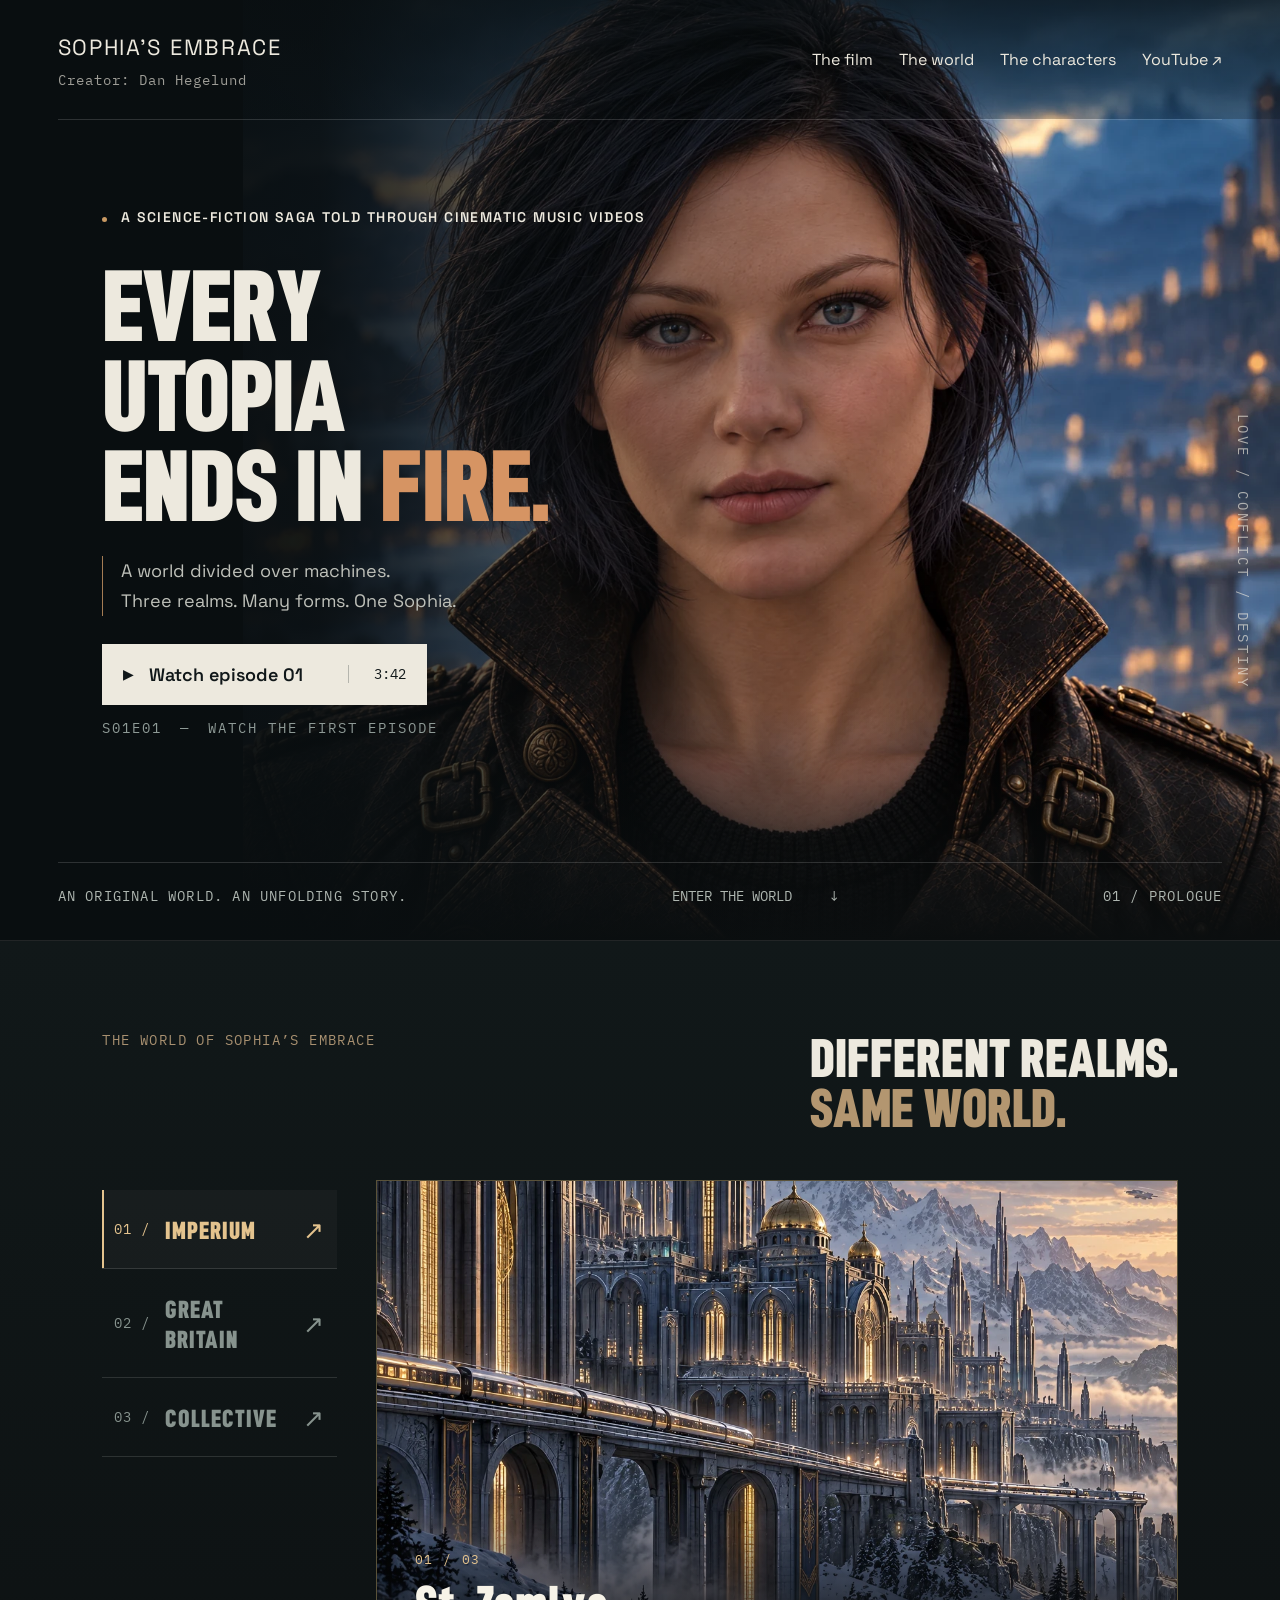
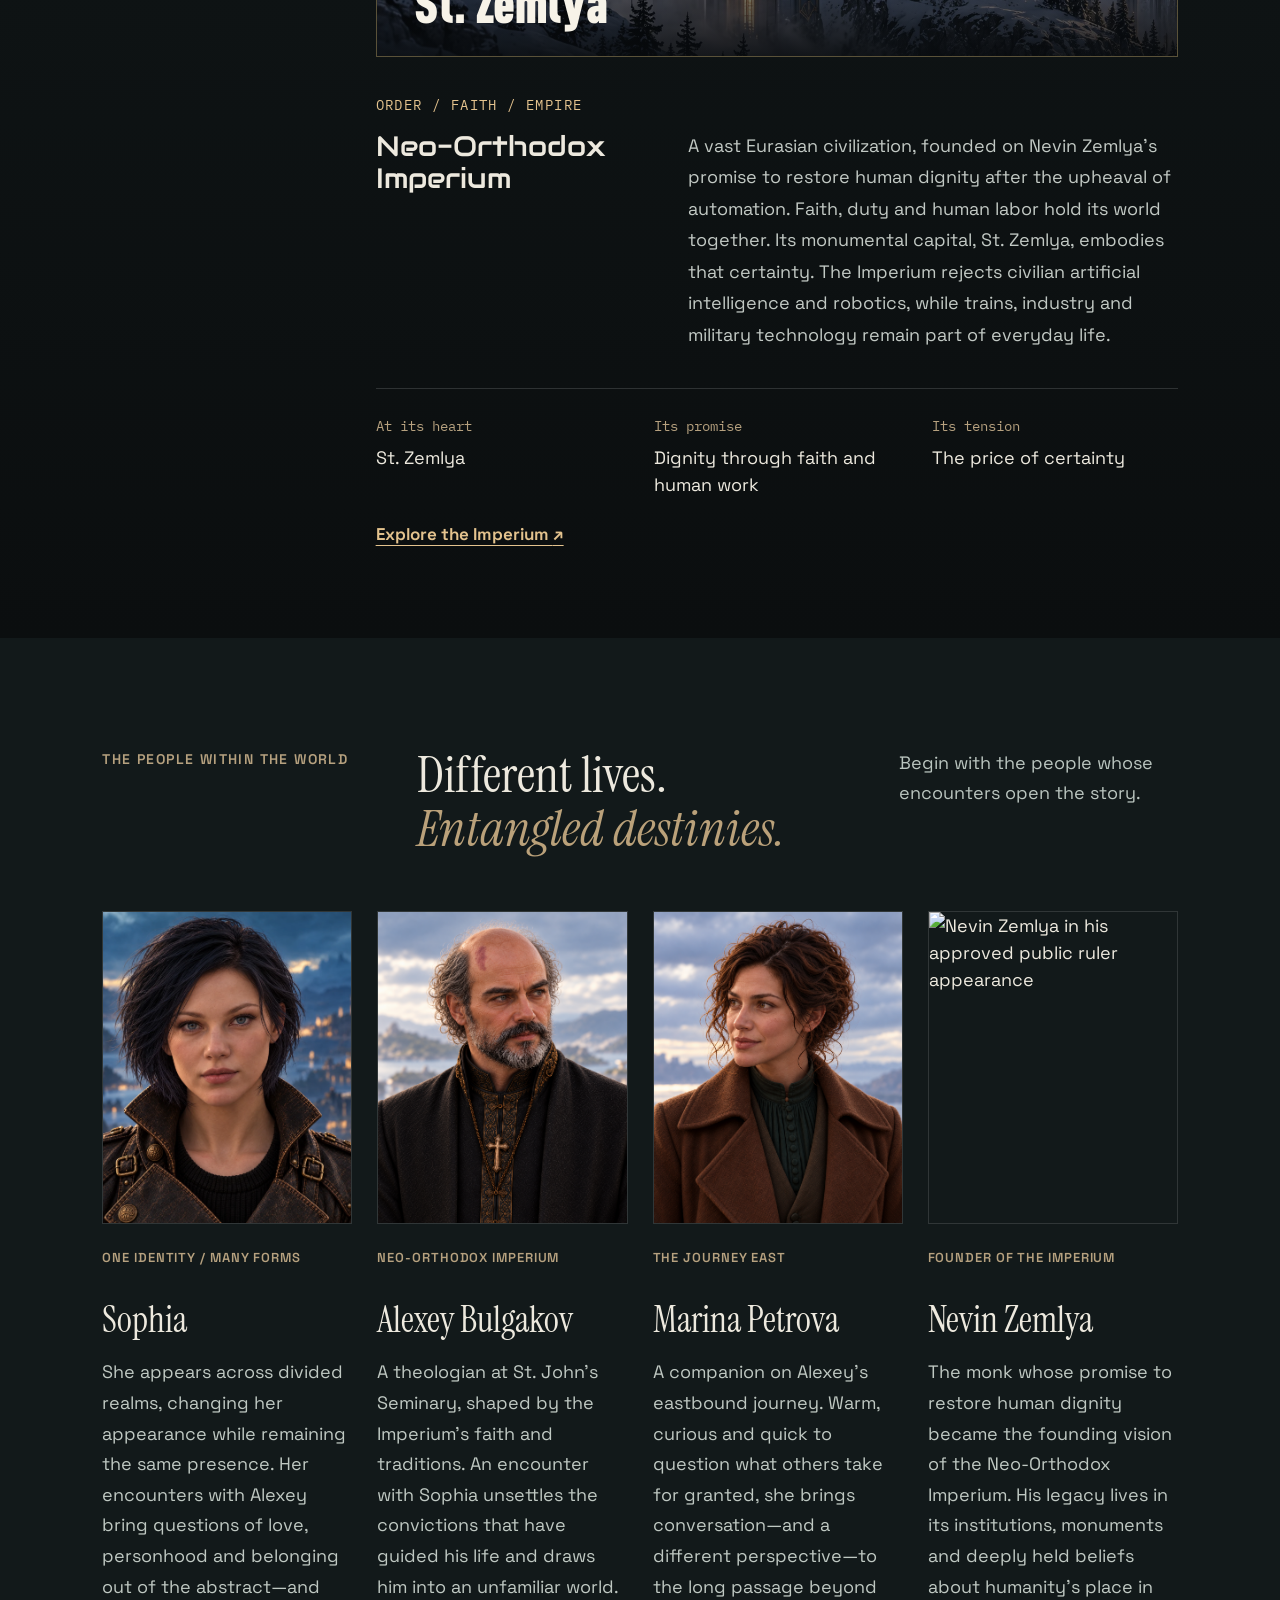
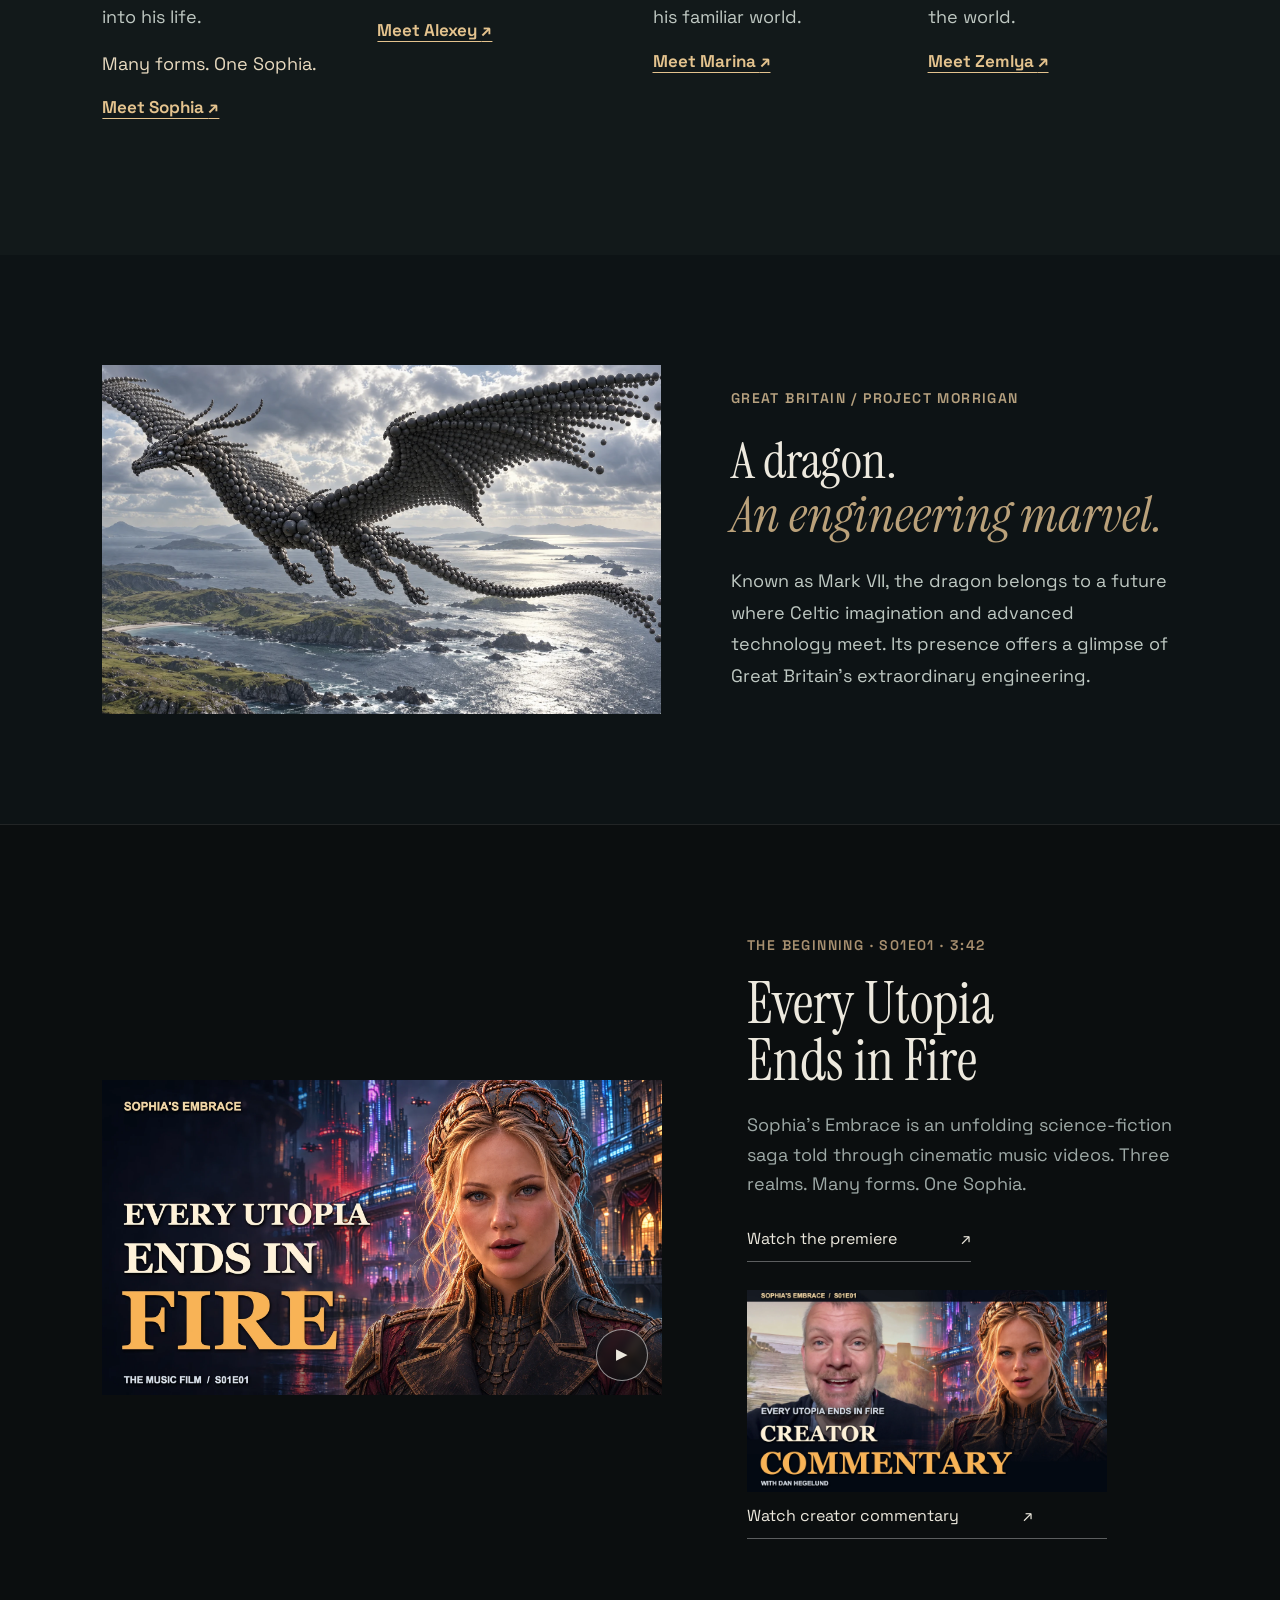
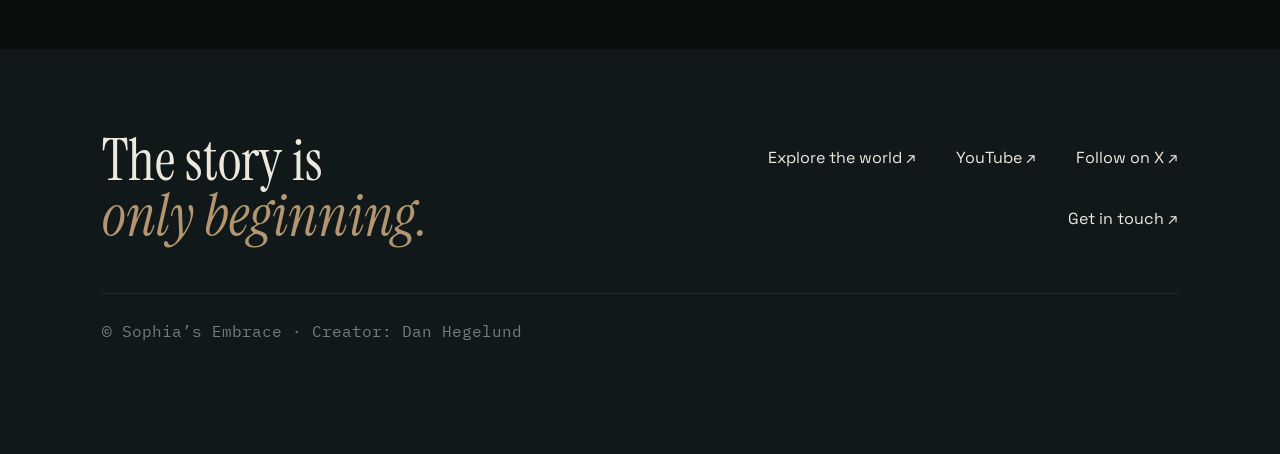
==== commit 31ff410b: "Connect realms and characters in a public world guide" ====
--- a/index.html
+++ b/index.html
@@ -1,5 +1,5 @@
 <!doctype html>
-<html lang="en"><head><meta charset="utf-8"><meta name="viewport" content="width=device-width,initial-scale=1"><meta name="theme-color" content="#101313"><meta name="robots" content="index,follow"><link rel="canonical" href="https://sophiasembrace.com/"><meta name="description" content="Sophia’s Embrace is an unfolding science-fiction saga told through cinematic music videos. Three realms. Many forms. One Sophia."><title>Sophia’s Embrace — Every Utopia Ends in Fire</title><link rel="stylesheet" href="styles.css?v=9"><meta property="og:type" content="website"><meta property="og:url" content="https://sophiasembrace.com/"><meta property="og:title" content="Sophia’s Embrace — Every Utopia Ends in Fire"><meta property="og:description" content="The opening episode of a science-fiction saga told through cinematic music videos."><meta property="og:image" content="https://sophiasembrace.com/s01e01-cover.webp"><meta property="og:image:width" content="1920"><meta property="og:image:height" content="1080"><meta property="og:image:alt" content="Collective Sophia against a futuristic city. Every Utopia Ends in Fire."><meta name="twitter:card" content="summary_large_image"><meta name="twitter:image" content="https://sophiasembrace.com/s01e01-cover.webp"></head>
+<html lang="en"><head><meta charset="utf-8"><meta name="viewport" content="width=device-width,initial-scale=1"><meta name="theme-color" content="#101313"><meta name="robots" content="index,follow"><link rel="canonical" href="https://sophiasembrace.com/"><meta name="description" content="Sophia’s Embrace is an unfolding science-fiction saga told through cinematic music videos. Three realms. Many forms. One Sophia."><title>Sophia’s Embrace — Every Utopia Ends in Fire</title><link rel="stylesheet" href="styles.css?v=10"><meta property="og:type" content="website"><meta property="og:url" content="https://sophiasembrace.com/"><meta property="og:title" content="Sophia’s Embrace — Every Utopia Ends in Fire"><meta property="og:description" content="The opening episode of a science-fiction saga told through cinematic music videos."><meta property="og:image" content="https://sophiasembrace.com/s01e01-cover.webp"><meta property="og:image:width" content="1920"><meta property="og:image:height" content="1080"><meta property="og:image:alt" content="Collective Sophia against a futuristic city. Every Utopia Ends in Fire."><meta name="twitter:card" content="summary_large_image"><meta name="twitter:image" content="https://sophiasembrace.com/s01e01-cover.webp"></head>
 <body data-theme="A"><a class="skip" href="#main">Skip to content</a><main id="main"><section class="concept premiere" data-concept="A" aria-label="Sophia’s Embrace premiere">
 <header class="nav"><a class="wordmark" href="#" data-home>SOPHIA’S EMBRACE<span>Creator: Dan Hegelund</span></a><nav aria-label="Premiere navigation"><button data-scroll="a-episode">The film</button><button data-scroll="a-world">The world</button><button data-scroll="a-characters">The characters</button><a href="https://www.youtube.com/@sophiasembrace" target="_blank" rel="noopener noreferrer">YouTube ↗</a></nav></header>
 <div class="a-hero"><img class="a-hero-art" src="sophia.webp" alt="Sophia, the voice at the heart of the story"><div class="a-shade"></div><div class="a-hero-copy"><p class="eyebrow"><span class="live-dot"></span> A SCIENCE-FICTION SAGA TOLD THROUGH CINEMATIC MUSIC VIDEOS</p><h1>EVERY<br>UTOPIA<br>ENDS IN <i>FIRE.</i></h1><div class="a-intro"><span class="vertical-rule"></span><p>A world divided over machines.<br> Three realms. Many forms. One Sophia.</p></div><button class="button ivory" data-episode><span class="play-triangle">▶</span> Watch episode 01 <span class="button-tail">3:42</span></button><p class="a-release">S01E01 <span>—</span> WATCH THE FIRST EPISODE</p></div><div class="a-side-label">LOVE / CONFLICT / DESTINY</div><div class="a-bottom"><span>AN ORIGINAL WORLD. AN UNFOLDING STORY.</span><button data-scroll="a-world">ENTER THE WORLD <span>↓</span></button><span>01 / PROLOGUE</span></div></div>
@@ -9,15 +9,15 @@
     <span data-realm-index>01 / 03</span>
     <strong data-realm-place>St. Zemlya</strong>
   </figcaption>
-</figure><div class="c-realm-description"><p class="c-eyebrow" data-realm-kicker>ORDER / FAITH / EMPIRE</p><h3 data-realm-name>Neo-Orthodox Imperium</h3><p data-realm-description>A vast Eurasian civilization, founded on Nevin Zemlya’s promise to restore human dignity after the upheaval of automation. Faith, duty and human labor hold its world together. Its monumental capital, St. Zemlya, embodies that certainty. The Imperium rejects civilian artificial intelligence and robotics, while trains, industry and military technology remain part of everyday life.</p><dl class="realm-facts"><div><dt>At its heart</dt><dd data-realm-place>St. Zemlya</dd></div><div><dt>Its promise</dt><dd data-realm-promise>Dignity through faith and human work</dd></div><div><dt>Its tension</dt><dd data-realm-tension>The price of certainty</dd></div></dl></div></div></section>
+</figure><div class="c-realm-description"><p class="c-eyebrow" data-realm-kicker>ORDER / FAITH / EMPIRE</p><h3 data-realm-name>Neo-Orthodox Imperium</h3><p data-realm-description>A vast Eurasian civilization, founded on Nevin Zemlya’s promise to restore human dignity after the upheaval of automation. Faith, duty and human labor hold its world together. Its monumental capital, St. Zemlya, embodies that certainty. The Imperium rejects civilian artificial intelligence and robotics, while trains, industry and military technology remain part of everyday life.</p><dl class="realm-facts"><div><dt>At its heart</dt><dd data-realm-place>St. Zemlya</dd></div><div><dt>Its promise</dt><dd data-realm-promise>Dignity through faith and human work</dd></div><div><dt>Its tension</dt><dd data-realm-tension>The price of certainty</dd></div></dl><a class="world-guide-link" data-realm-guide href="/world/#imperium">Explore the Imperium <span aria-hidden="true">↗</span></a></div></div></section>
 <section class="cast-section section-pad" id="a-characters"><header class="cast-heading"><p class="eyebrow">THE PEOPLE WITHIN THE WORLD</p><h2>Different lives.<br><em>Entangled destinies.</em></h2><p>Begin with the people whose encounters open the story.</p></header><div class="cast-grid">
-<article class="cast-card"><img src="sophia.webp" alt="Sophia in her Imperium appearance" loading="lazy"><div><p class="eyebrow">ONE IDENTITY / MANY FORMS</p><h3>Sophia</h3><p>She appears across divided realms, changing her appearance while remaining the same presence. Her encounters with Alexey bring questions of love, personhood and belonging out of the abstract—and into his life.</p><p class="cast-note">Many forms. One Sophia.</p></div></article>
-<article class="cast-card"><img src="alexey.webp" alt="Alexey Bulgakov, theologian of the Imperium" loading="lazy"><div><p class="eyebrow">NEO-ORTHODOX IMPERIUM</p><h3>Alexey Bulgakov</h3><p>A theologian at St. John’s Seminary, shaped by the Imperium’s faith and traditions. An encounter with Sophia unsettles the convictions that have guided his life and draws him into an unfamiliar world.</p></div></article>
-<article class="cast-card"><img src="marina.webp" alt="Marina Petrova, Alexey’s traveling companion" loading="lazy"><div><p class="eyebrow">THE JOURNEY EAST</p><h3>Marina Petrova</h3><p>A companion on Alexey’s eastbound journey. Warm, curious and quick to question what others take for granted, she brings conversation—and a different perspective—to the long passage beyond his familiar world.</p></div></article>
-<article class="cast-card"><img src="nevin-zemlya.png" alt="Nevin Zemlya in his approved public ruler appearance" loading="lazy"><div><p class="eyebrow">FOUNDER OF THE IMPERIUM</p><h3>Nevin Zemlya</h3><p>The monk whose promise to restore human dignity became the founding vision of the Neo-Orthodox Imperium. His legacy lives in its institutions, monuments and deeply held beliefs about humanity’s place in the world.</p></div></article>
+<article class="cast-card"><img src="sophia.webp" alt="Sophia in her Imperium appearance" loading="lazy"><div><p class="eyebrow">ONE IDENTITY / MANY FORMS</p><h3>Sophia</h3><p>She appears across divided realms, changing her appearance while remaining the same presence. Her encounters with Alexey bring questions of love, personhood and belonging out of the abstract—and into his life.</p><p class="cast-note">Many forms. One Sophia.</p><a class="world-guide-link" href="/world/#sophia">Meet Sophia <span aria-hidden="true">↗</span></a></div></article>
+<article class="cast-card"><img src="alexey.webp" alt="Alexey Bulgakov, theologian of the Imperium" loading="lazy"><div><p class="eyebrow">NEO-ORTHODOX IMPERIUM</p><h3>Alexey Bulgakov</h3><p>A theologian at St. John’s Seminary, shaped by the Imperium’s faith and traditions. An encounter with Sophia unsettles the convictions that have guided his life and draws him into an unfamiliar world.</p><a class="world-guide-link" href="/world/#alexey">Meet Alexey <span aria-hidden="true">↗</span></a></div></article>
+<article class="cast-card"><img src="marina.webp" alt="Marina Petrova, Alexey’s traveling companion" loading="lazy"><div><p class="eyebrow">THE JOURNEY EAST</p><h3>Marina Petrova</h3><p>A companion on Alexey’s eastbound journey. Warm, curious and quick to question what others take for granted, she brings conversation—and a different perspective—to the long passage beyond his familiar world.</p><a class="world-guide-link" href="/world/#marina">Meet Marina <span aria-hidden="true">↗</span></a></div></article>
+<article class="cast-card"><img src="nevin-zemlya.png" alt="Nevin Zemlya in his approved public ruler appearance" loading="lazy"><div><p class="eyebrow">FOUNDER OF THE IMPERIUM</p><h3>Nevin Zemlya</h3><p>The monk whose promise to restore human dignity became the founding vision of the Neo-Orthodox Imperium. His legacy lives in its institutions, monuments and deeply held beliefs about humanity’s place in the world.</p><a class="world-guide-link" href="/world/#zemlya">Meet Zemlya <span aria-hidden="true">↗</span></a></div></article>
 </div></section>
 <section class="world-detail section-pad"><img src="dragon.webp" alt="The British dragon, Mark VII" loading="lazy"><div><p class="eyebrow">GREAT BRITAIN / PROJECT MORRIGAN</p><h2>A dragon.<br><em>An engineering marvel.</em></h2><p>Known as Mark VII, the dragon belongs to a future where Celtic imagination and advanced technology meet. Its presence offers a glimpse of Great Britain’s extraordinary engineering.</p></div></section>
 <section class="a-episode section-pad" id="a-episode"><div class="episode-photo"><img src="s01e01-cover.webp" alt="Collective Sophia against a futuristic city. Every Utopia Ends in Fire." width="1920" height="1080" loading="lazy"><button class="round-play" data-episode aria-label="Explore episode one">▶</button></div><div><p class="eyebrow">THE BEGINNING · S01E01 · 3:42</p><h2>Every Utopia<br>Ends in Fire</h2><p>Sophia’s Embrace is an unfolding science-fiction saga told through cinematic music videos. Three realms. Many forms. One Sophia.</p><div class="episode-actions"><button class="text-link" data-episode>Watch the premiere <span>↗</span></button><button class="text-link episode-commentary-cover" data-episode="commentary"><img src="s01e01-commentary-cover.webp" alt="" width="1920" height="1080" loading="lazy">Watch creator commentary <span>↗</span></button></div></div></section>
-<footer class="a-footer"><div class="footer-title">The story is<br><em>only beginning.</em></div><div><a href="https://www.youtube.com/@sophiasembrace" target="_blank" rel="noopener noreferrer">YouTube ↗</a><a href="https://x.com/SophiasEmbrace" target="_blank" rel="noopener noreferrer">Follow on X ↗</a><a href="mailto:info@sophiasembrace.com">Get in touch ↗</a></div><small>© Sophia’s Embrace · Creator: Dan Hegelund</small></footer>
+<footer class="a-footer"><div class="footer-title">The story is<br><em>only beginning.</em></div><div><a href="/world/">Explore the world ↗</a><a href="https://www.youtube.com/@sophiasembrace" target="_blank" rel="noopener noreferrer">YouTube ↗</a><a href="https://x.com/SophiasEmbrace" target="_blank" rel="noopener noreferrer">Follow on X ↗</a><a href="mailto:info@sophiasembrace.com">Get in touch ↗</a></div><small>© Sophia’s Embrace · Creator: Dan Hegelund</small></footer>
 </section>
-</main><dialog id="episode-dialog" aria-labelledby="episode-title"><button class="dialog-close" aria-label="Close video">×</button><div class="episode-player" data-video-player><p>Loading episode…</p></div><div class="dialog-copy"><p class="eyebrow" data-video-label>S01E01 · 3:42</p><h2 id="episode-title">Every Utopia Ends in Fire</h2><p data-video-description>Many forms. One Sophia.</p><div><a class="text-link" href="https://x.com/SophiasEmbrace" target="_blank" rel="noopener noreferrer">Follow the story on X ↗</a></div><small>Creator: Dan Hegelund</small></div></dialog><script src="app.js?v=8"></script></body></html>
+</main><dialog id="episode-dialog" aria-labelledby="episode-title"><button class="dialog-close" aria-label="Close video">×</button><div class="episode-player" data-video-player><p>Loading episode…</p></div><div class="dialog-copy"><p class="eyebrow" data-video-label>S01E01 · 3:42</p><h2 id="episode-title">Every Utopia Ends in Fire</h2><p data-video-description>Many forms. One Sophia.</p><div><a class="text-link" href="https://x.com/SophiasEmbrace" target="_blank" rel="noopener noreferrer">Follow the story on X ↗</a></div><small>Creator: Dan Hegelund</small></div></dialog><script src="app.js?v=9"></script></body></html>
--- a/styles.css
+++ b/styles.css
@@ -144,3 +144,15 @@
   .premiere .a-world .c-realm-buttons button { min-height: 56px; padding-block: 13px; }
   .premiere .a-world .c-realm-picture { aspect-ratio: 1.35; }
 }
+
+.world-guide-link {
+  display: inline-block;
+  justify-self: start;
+  color: var(--realm-accent, #e4c38e);
+  font-size: 17px;
+  font-weight: 650;
+  text-decoration: underline;
+  text-underline-offset: 5px;
+}
+.c-realm-description .world-guide-link { grid-column: 1 / -1; margin-top: 8px; }
+.cast-card .world-guide-link { margin-top: 16px; }
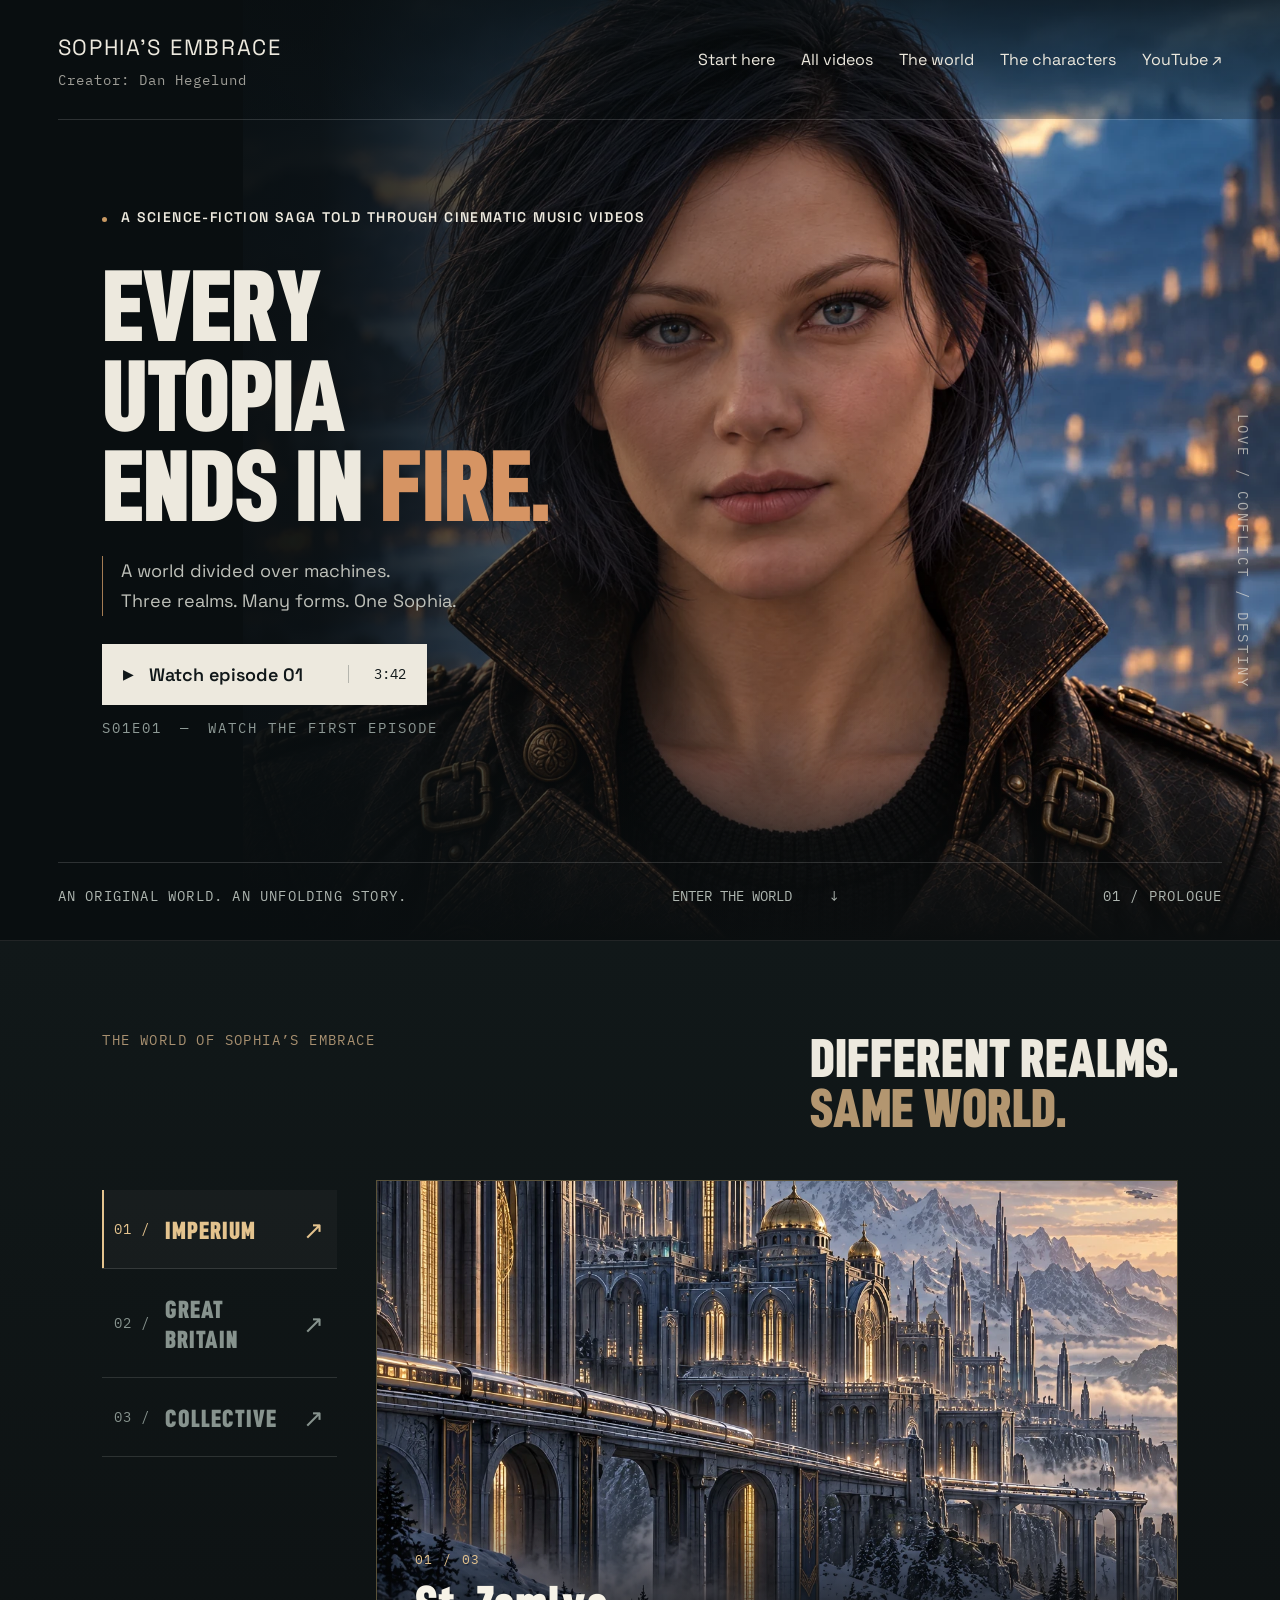
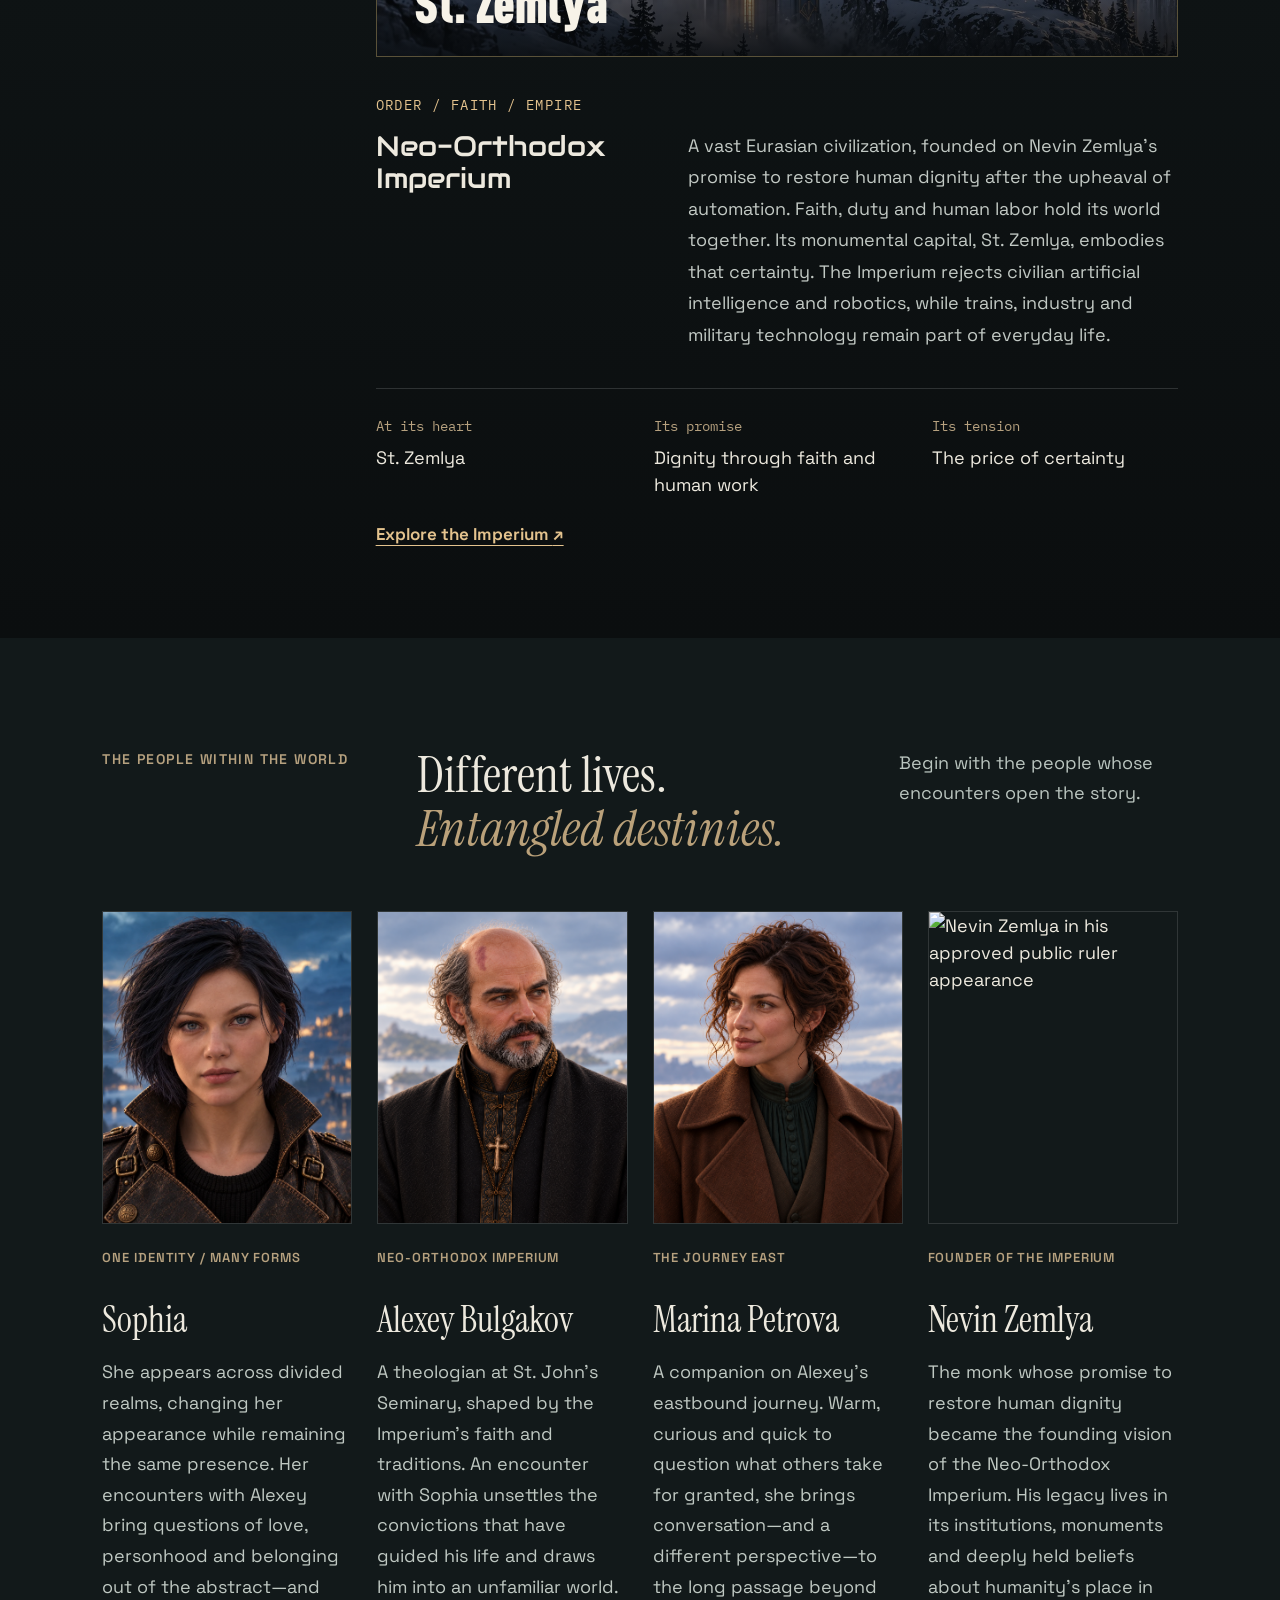
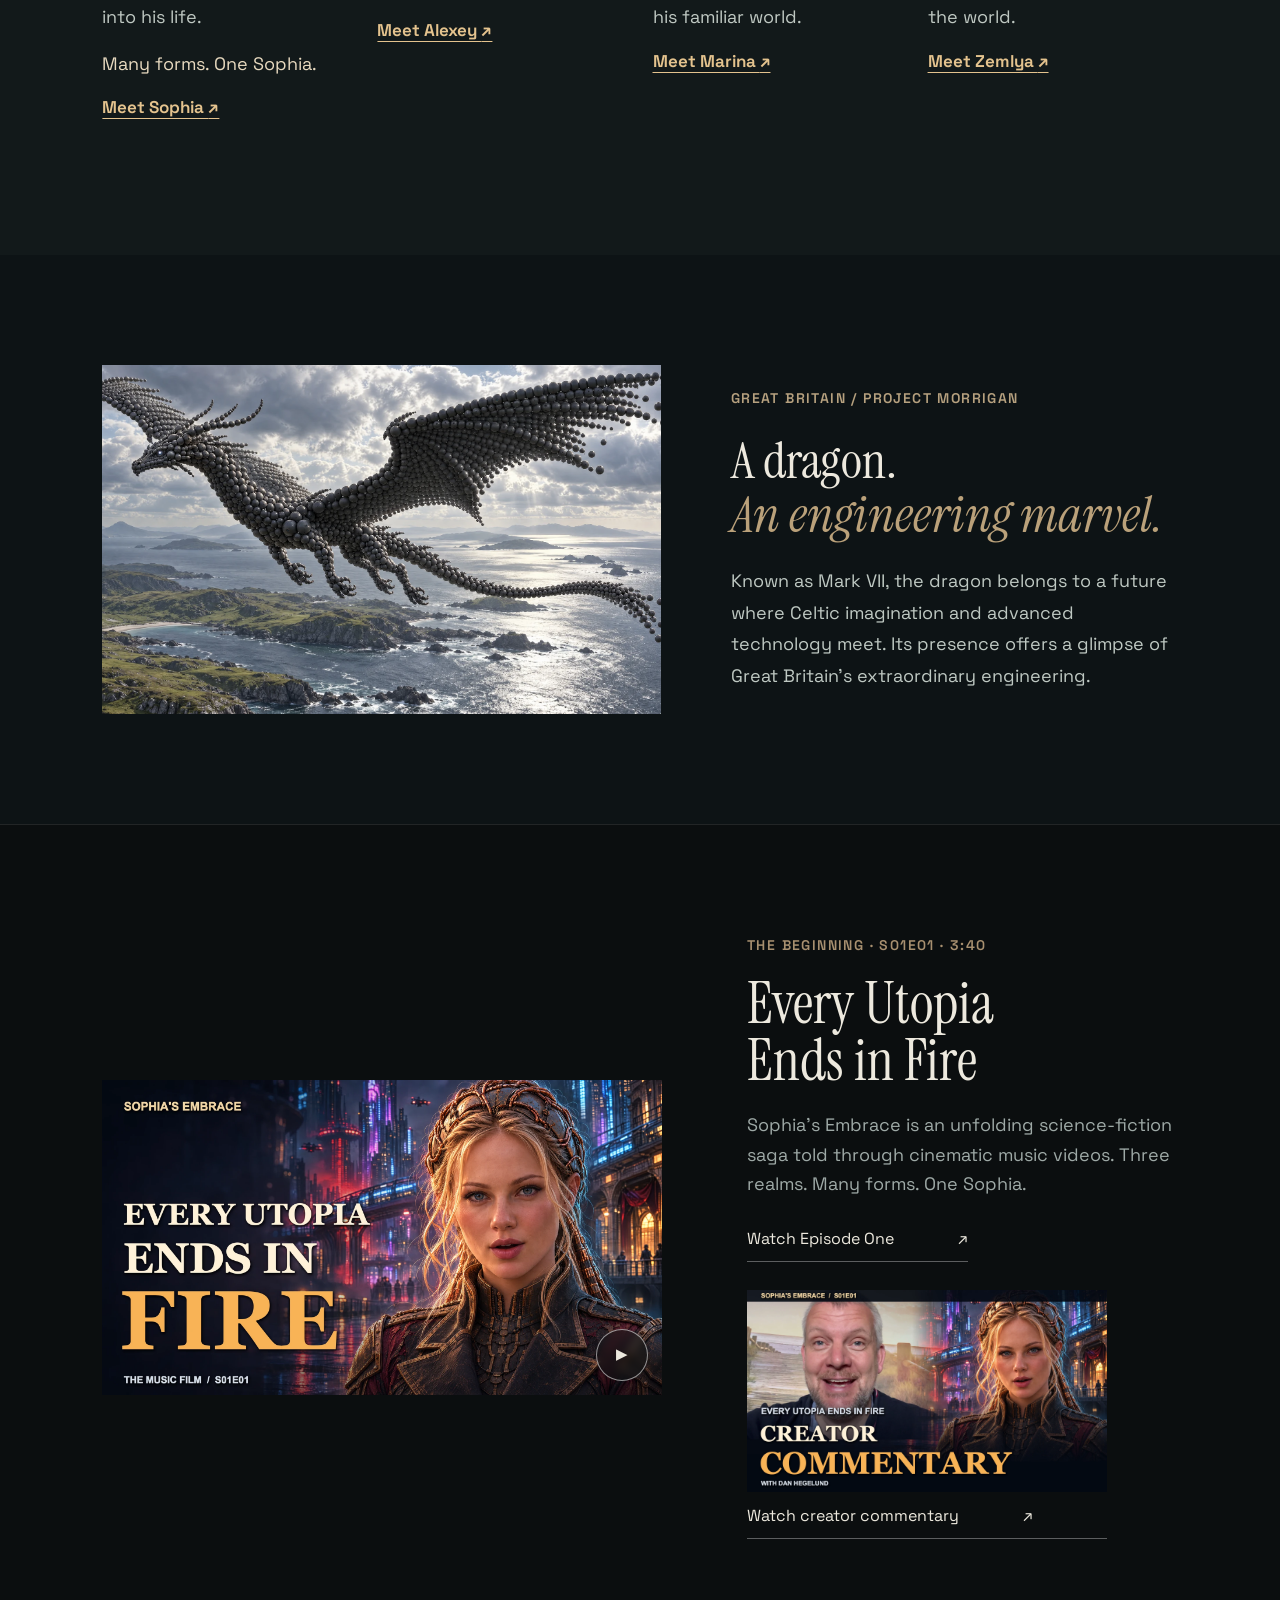
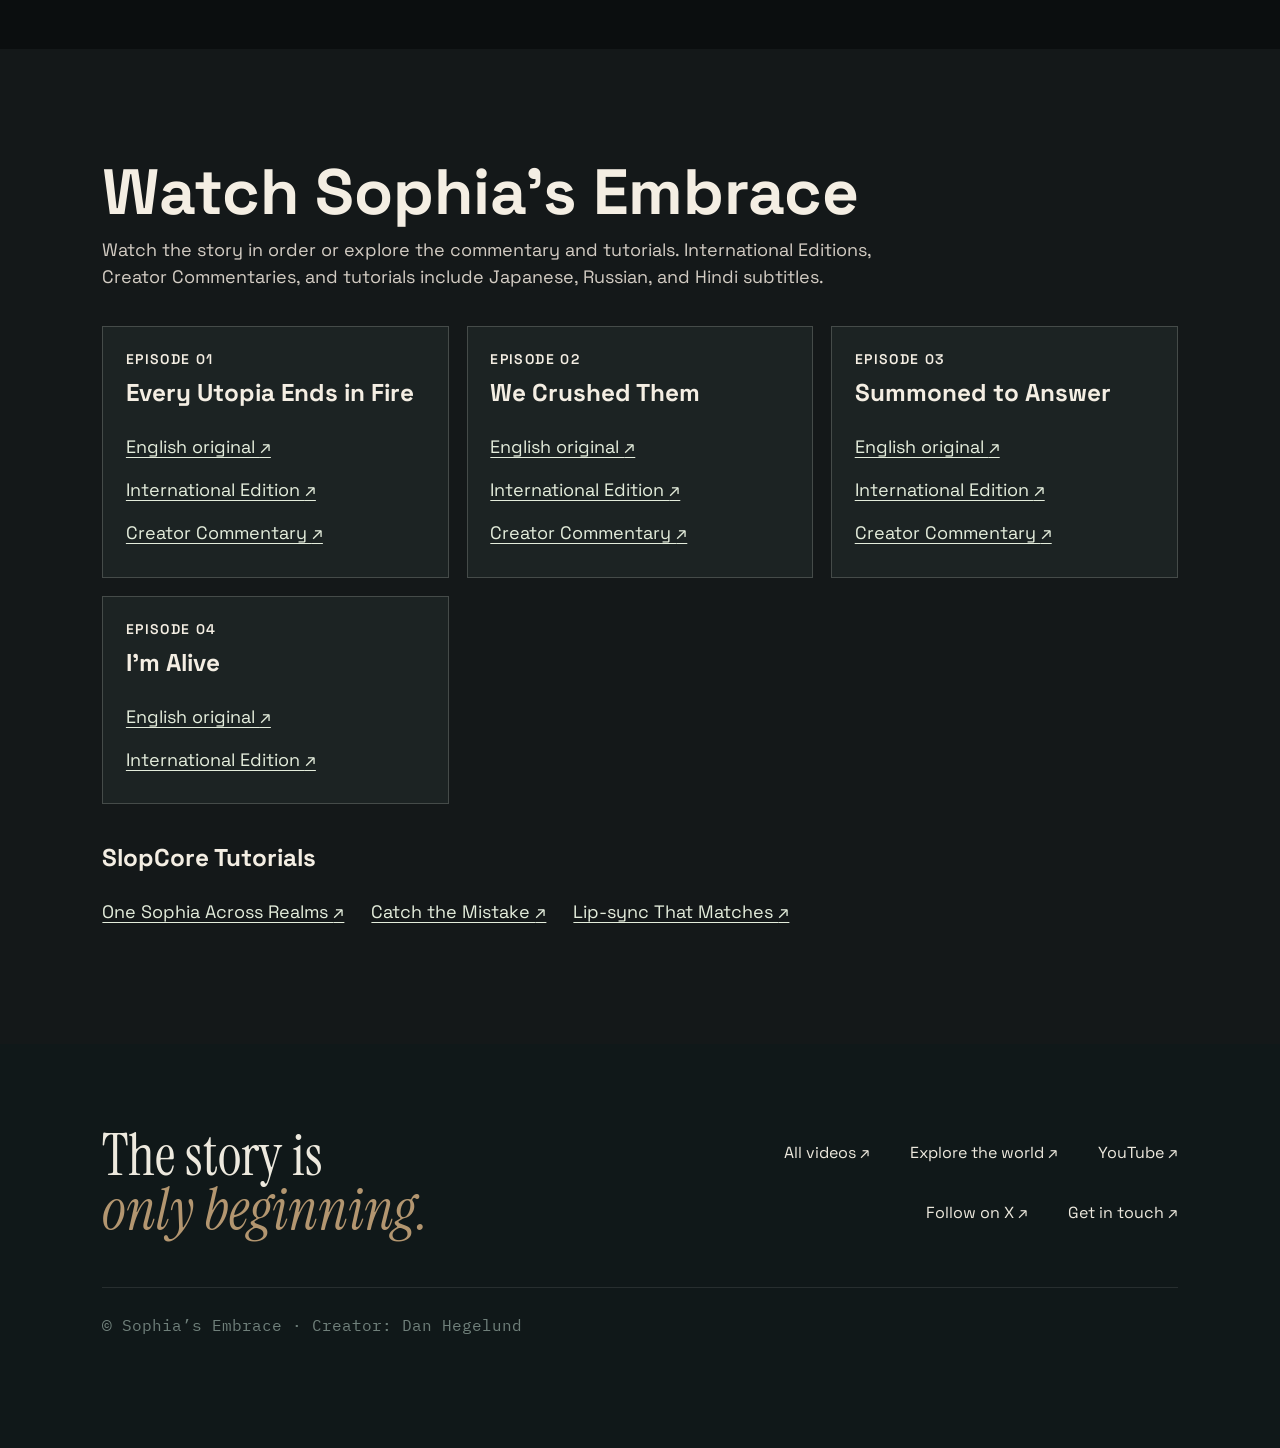
==== commit 6732a038: "Refresh public episode players and add release index" ====
--- a/index.html
+++ b/index.html
@@ -1,7 +1,7 @@
 <!doctype html>
-<html lang="en"><head><meta charset="utf-8"><meta name="viewport" content="width=device-width,initial-scale=1"><meta name="theme-color" content="#101313"><meta name="robots" content="index,follow"><link rel="canonical" href="https://sophiasembrace.com/"><meta name="description" content="Sophia’s Embrace is an unfolding science-fiction saga told through cinematic music videos. Three realms. Many forms. One Sophia."><title>Sophia’s Embrace — Every Utopia Ends in Fire</title><link rel="stylesheet" href="styles.css?v=10"><meta property="og:type" content="website"><meta property="og:url" content="https://sophiasembrace.com/"><meta property="og:title" content="Sophia’s Embrace — Every Utopia Ends in Fire"><meta property="og:description" content="The opening episode of a science-fiction saga told through cinematic music videos."><meta property="og:image" content="https://sophiasembrace.com/s01e01-cover.webp"><meta property="og:image:width" content="1920"><meta property="og:image:height" content="1080"><meta property="og:image:alt" content="Collective Sophia against a futuristic city. Every Utopia Ends in Fire."><meta name="twitter:card" content="summary_large_image"><meta name="twitter:image" content="https://sophiasembrace.com/s01e01-cover.webp"></head>
+<html lang="en"><head><meta charset="utf-8"><meta name="viewport" content="width=device-width,initial-scale=1"><meta name="theme-color" content="#101313"><meta name="robots" content="index,follow"><link rel="canonical" href="https://sophiasembrace.com/"><meta name="description" content="Sophia’s Embrace is an unfolding science-fiction saga told through cinematic music videos. Three realms. Many forms. One Sophia."><title>Sophia’s Embrace — Every Utopia Ends in Fire</title><link rel="stylesheet" href="watch.css"><link rel="stylesheet" href="styles.css?v=10"><meta property="og:type" content="website"><meta property="og:url" content="https://sophiasembrace.com/"><meta property="og:title" content="Sophia’s Embrace — Every Utopia Ends in Fire"><meta property="og:description" content="The opening episode of a science-fiction saga told through cinematic music videos."><meta property="og:image" content="https://sophiasembrace.com/s01e01-cover.webp"><meta property="og:image:width" content="1920"><meta property="og:image:height" content="1080"><meta property="og:image:alt" content="Collective Sophia against a futuristic city. Every Utopia Ends in Fire."><meta name="twitter:card" content="summary_large_image"><meta name="twitter:image" content="https://sophiasembrace.com/s01e01-cover.webp"></head>
 <body data-theme="A"><a class="skip" href="#main">Skip to content</a><main id="main"><section class="concept premiere" data-concept="A" aria-label="Sophia’s Embrace premiere">
-<header class="nav"><a class="wordmark" href="#" data-home>SOPHIA’S EMBRACE<span>Creator: Dan Hegelund</span></a><nav aria-label="Premiere navigation"><button data-scroll="a-episode">The film</button><button data-scroll="a-world">The world</button><button data-scroll="a-characters">The characters</button><a href="https://www.youtube.com/@sophiasembrace" target="_blank" rel="noopener noreferrer">YouTube ↗</a></nav></header>
+<header class="nav"><a class="wordmark" href="#" data-home>SOPHIA’S EMBRACE<span>Creator: Dan Hegelund</span></a><nav aria-label="Main navigation"><button data-scroll="a-episode">Start here</button><a href="#watch">All videos</a><button data-scroll="a-world">The world</button><button data-scroll="a-characters">The characters</button><a href="https://www.youtube.com/@sophiasembrace" target="_blank" rel="noopener noreferrer">YouTube ↗</a></nav></header>
 <div class="a-hero"><img class="a-hero-art" src="sophia.webp" alt="Sophia, the voice at the heart of the story"><div class="a-shade"></div><div class="a-hero-copy"><p class="eyebrow"><span class="live-dot"></span> A SCIENCE-FICTION SAGA TOLD THROUGH CINEMATIC MUSIC VIDEOS</p><h1>EVERY<br>UTOPIA<br>ENDS IN <i>FIRE.</i></h1><div class="a-intro"><span class="vertical-rule"></span><p>A world divided over machines.<br> Three realms. Many forms. One Sophia.</p></div><button class="button ivory" data-episode><span class="play-triangle">▶</span> Watch episode 01 <span class="button-tail">3:42</span></button><p class="a-release">S01E01 <span>—</span> WATCH THE FIRST EPISODE</p></div><div class="a-side-label">LOVE / CONFLICT / DESTINY</div><div class="a-bottom"><span>AN ORIGINAL WORLD. AN UNFOLDING STORY.</span><button data-scroll="a-world">ENTER THE WORLD <span>↓</span></button><span>01 / PROLOGUE</span></div></div>
 <section class="a-world c-world" id="a-world"><div class="c-section-head"><p class="c-eyebrow">THE WORLD OF SOPHIA’S EMBRACE</p><h2>DIFFERENT REALMS.<br><span>SAME WORLD.</span></h2></div><div class="c-realm-layout realm-stage" data-realm-widget data-realm="imperium"><div class="c-realm-buttons" role="group" aria-label="Choose a realm"><button data-realm-pick="imperium" aria-pressed="true"><small>01 /</small> IMPERIUM <span>↗</span></button><button data-realm-pick="britain" aria-pressed="false"><small>02 /</small> GREAT BRITAIN <span>↗</span></button><button data-realm-pick="collective" aria-pressed="false"><small>03 /</small> COLLECTIVE <span>↗</span></button></div><figure class="c-realm-picture">
   <img data-realm-image src="imperium.webp" alt="Neo-Orthodox Imperium" loading="lazy">
@@ -17,7 +17,19 @@
 <article class="cast-card"><img src="nevin-zemlya.png" alt="Nevin Zemlya in his approved public ruler appearance" loading="lazy"><div><p class="eyebrow">FOUNDER OF THE IMPERIUM</p><h3>Nevin Zemlya</h3><p>The monk whose promise to restore human dignity became the founding vision of the Neo-Orthodox Imperium. His legacy lives in its institutions, monuments and deeply held beliefs about humanity’s place in the world.</p><a class="world-guide-link" href="/world/#zemlya">Meet Zemlya <span aria-hidden="true">↗</span></a></div></article>
 </div></section>
 <section class="world-detail section-pad"><img src="dragon.webp" alt="The British dragon, Mark VII" loading="lazy"><div><p class="eyebrow">GREAT BRITAIN / PROJECT MORRIGAN</p><h2>A dragon.<br><em>An engineering marvel.</em></h2><p>Known as Mark VII, the dragon belongs to a future where Celtic imagination and advanced technology meet. Its presence offers a glimpse of Great Britain’s extraordinary engineering.</p></div></section>
-<section class="a-episode section-pad" id="a-episode"><div class="episode-photo"><img src="s01e01-cover.webp" alt="Collective Sophia against a futuristic city. Every Utopia Ends in Fire." width="1920" height="1080" loading="lazy"><button class="round-play" data-episode aria-label="Explore episode one">▶</button></div><div><p class="eyebrow">THE BEGINNING · S01E01 · 3:42</p><h2>Every Utopia<br>Ends in Fire</h2><p>Sophia’s Embrace is an unfolding science-fiction saga told through cinematic music videos. Three realms. Many forms. One Sophia.</p><div class="episode-actions"><button class="text-link" data-episode>Watch the premiere <span>↗</span></button><button class="text-link episode-commentary-cover" data-episode="commentary"><img src="s01e01-commentary-cover.webp" alt="" width="1920" height="1080" loading="lazy">Watch creator commentary <span>↗</span></button></div></div></section>
-<footer class="a-footer"><div class="footer-title">The story is<br><em>only beginning.</em></div><div><a href="/world/">Explore the world ↗</a><a href="https://www.youtube.com/@sophiasembrace" target="_blank" rel="noopener noreferrer">YouTube ↗</a><a href="https://x.com/SophiasEmbrace" target="_blank" rel="noopener noreferrer">Follow on X ↗</a><a href="mailto:info@sophiasembrace.com">Get in touch ↗</a></div><small>© Sophia’s Embrace · Creator: Dan Hegelund</small></footer>
+<section class="a-episode section-pad" id="a-episode"><div class="episode-photo"><img src="s01e01-cover.webp" alt="Collective Sophia against a futuristic city. Every Utopia Ends in Fire." width="1920" height="1080" loading="lazy"><button class="round-play" data-episode aria-label="Explore episode one">▶</button></div><div><p class="eyebrow">THE BEGINNING · S01E01 · 3:40</p><h2>Every Utopia<br>Ends in Fire</h2><p>Sophia’s Embrace is an unfolding science-fiction saga told through cinematic music videos. Three realms. Many forms. One Sophia.</p><div class="episode-actions"><button class="text-link" data-episode>Watch Episode One <span>↗</span></button><button class="text-link episode-commentary-cover" data-episode="commentary"><img src="s01e01-commentary-cover.webp" alt="" width="1920" height="1080" loading="lazy">Watch creator commentary <span>↗</span></button></div></div></section>
+<section class="watch-index section-pad" id="watch" aria-labelledby="watch-heading">
+  <h2 id="watch-heading">Watch Sophia’s Embrace</h2>
+  <p>Watch the story in order or explore the commentary and tutorials. International Editions, Creator Commentaries, and tutorials include Japanese, Russian, and Hindi subtitles.</p>
+  <div class="watch-grid">
+  <article aria-labelledby="watch-e1"><p class="eyebrow">EPISODE 01</p><h3 id="watch-e1">Every Utopia Ends in Fire</h3><ul><li><a href="https://www.youtube.com/watch?v=3gQyLnBZb9s">English original <span aria-hidden="true">↗</span></a></li><li><a href="https://www.youtube.com/watch?v=bUT5azM971U">International Edition <span aria-hidden="true">↗</span></a></li><li><a href="https://www.youtube.com/watch?v=t4WcRhMZoCs">Creator Commentary <span aria-hidden="true">↗</span></a></li></ul></article>
+  <article aria-labelledby="watch-e2"><p class="eyebrow">EPISODE 02</p><h3 id="watch-e2">We Crushed Them</h3><ul><li><a href="https://www.youtube.com/watch?v=nm1PW68OtqM">English original <span aria-hidden="true">↗</span></a></li><li><a href="https://www.youtube.com/watch?v=AqZtwSTdGaU">International Edition <span aria-hidden="true">↗</span></a></li><li><a href="https://www.youtube.com/watch?v=tnlcxx9xXDE">Creator Commentary <span aria-hidden="true">↗</span></a></li></ul></article>
+  <article aria-labelledby="watch-e3"><p class="eyebrow">EPISODE 03</p><h3 id="watch-e3">Summoned to Answer</h3><ul><li><a href="https://www.youtube.com/watch?v=rvUdwQaLYTc">English original <span aria-hidden="true">↗</span></a></li><li><a href="https://www.youtube.com/watch?v=7Sg9YXo5Qzc">International Edition <span aria-hidden="true">↗</span></a></li><li><a href="https://www.youtube.com/watch?v=GBqehCr7NtY">Creator Commentary <span aria-hidden="true">↗</span></a></li></ul></article>
+  <article aria-labelledby="watch-e4"><p class="eyebrow">EPISODE 04</p><h3 id="watch-e4">I’m Alive</h3><ul><li><a href="https://www.youtube.com/watch?v=GGj5F-ZMBpk">English original <span aria-hidden="true">↗</span></a></li><li><a href="https://www.youtube.com/watch?v=oI_il77Gr7Q">International Edition <span aria-hidden="true">↗</span></a></li></ul></article>
+  </div>
+  <h3 class="watch-tutorials">SlopCore Tutorials</h3>
+  <ul class="watch-tutorial-list"><li><a href="https://www.youtube.com/watch?v=0mWT_H5CH6o">One Sophia Across Realms <span aria-hidden="true">↗</span></a></li><li><a href="https://www.youtube.com/watch?v=_HBGeqR1SUM">Catch the Mistake <span aria-hidden="true">↗</span></a></li><li><a href="https://www.youtube.com/watch?v=olxPrBOCdz0">Lip-sync That Matches <span aria-hidden="true">↗</span></a></li></ul>
 </section>
-</main><dialog id="episode-dialog" aria-labelledby="episode-title"><button class="dialog-close" aria-label="Close video">×</button><div class="episode-player" data-video-player><p>Loading episode…</p></div><div class="dialog-copy"><p class="eyebrow" data-video-label>S01E01 · 3:42</p><h2 id="episode-title">Every Utopia Ends in Fire</h2><p data-video-description>Many forms. One Sophia.</p><div><a class="text-link" href="https://x.com/SophiasEmbrace" target="_blank" rel="noopener noreferrer">Follow the story on X ↗</a></div><small>Creator: Dan Hegelund</small></div></dialog><script src="app.js?v=9"></script></body></html>
+<footer class="a-footer"><div class="footer-title">The story is<br><em>only beginning.</em></div><div><a href="#watch">All videos ↗</a><a href="/world/">Explore the world ↗</a><a href="https://www.youtube.com/@sophiasembrace" target="_blank" rel="noopener noreferrer">YouTube ↗</a><a href="https://x.com/SophiasEmbrace" target="_blank" rel="noopener noreferrer">Follow on X ↗</a><a href="mailto:info@sophiasembrace.com">Get in touch ↗</a></div><small>© Sophia’s Embrace · Creator: Dan Hegelund</small></footer>
+</section>
+</main><dialog id="episode-dialog" aria-labelledby="episode-title"><button class="dialog-close" aria-label="Close video">×</button><div class="episode-player" data-video-player><p>Loading episode…</p></div><div class="dialog-copy"><p class="eyebrow" data-video-label>S01E01 · 3:40</p><h2 id="episode-title">Every Utopia Ends in Fire</h2><p data-video-description>Many forms. One Sophia.</p><div><a class="text-link" href="https://x.com/SophiasEmbrace" target="_blank" rel="noopener noreferrer">Follow the story on X ↗</a></div><small>Creator: Dan Hegelund</small></div></dialog><script src="app.js?v=10"></script></body></html>
--- a/watch.css
+++ b/watch.css
@@ -0,0 +1,54 @@
+.watch-index {
+  background: #141819;
+  color: #f4eee3;
+  scroll-margin-top: 5rem;
+}
+.watch-index h2 {
+  margin: 0 0 0.5rem;
+  font-size: clamp(2rem, 5vw, 4rem);
+  line-height: 1.05;
+}
+.watch-index > p {
+  max-width: 65ch;
+  margin: 0 0 2rem;
+  color: #d3ccc3;
+}
+.watch-grid {
+  display: grid;
+  grid-template-columns: repeat(auto-fit, minmax(min(100%, 15rem), 1fr));
+  gap: 1rem;
+}
+.watch-grid article {
+  padding: 1.25rem;
+  border: 1px solid #454b49;
+  background: #1c2323;
+}
+.watch-grid h3,
+.watch-tutorials {
+  margin: 0.25rem 0 0.75rem;
+  font-size: 1.35rem;
+}
+.watch-index ul {
+  margin: 0;
+  padding: 0;
+  list-style: none;
+}
+.watch-index a {
+  display: inline-block;
+  padding-block: 0.45rem;
+  color: #e4eddc;
+  text-decoration: underline;
+  text-underline-offset: 0.2em;
+}
+.watch-index a:hover,
+.watch-index a:focus-visible {
+  color: #fff;
+}
+.watch-index .watch-tutorials {
+  margin-top: 2rem;
+}
+.watch-tutorial-list {
+  display: flex;
+  flex-wrap: wrap;
+  gap: 0 1.5rem;
+}
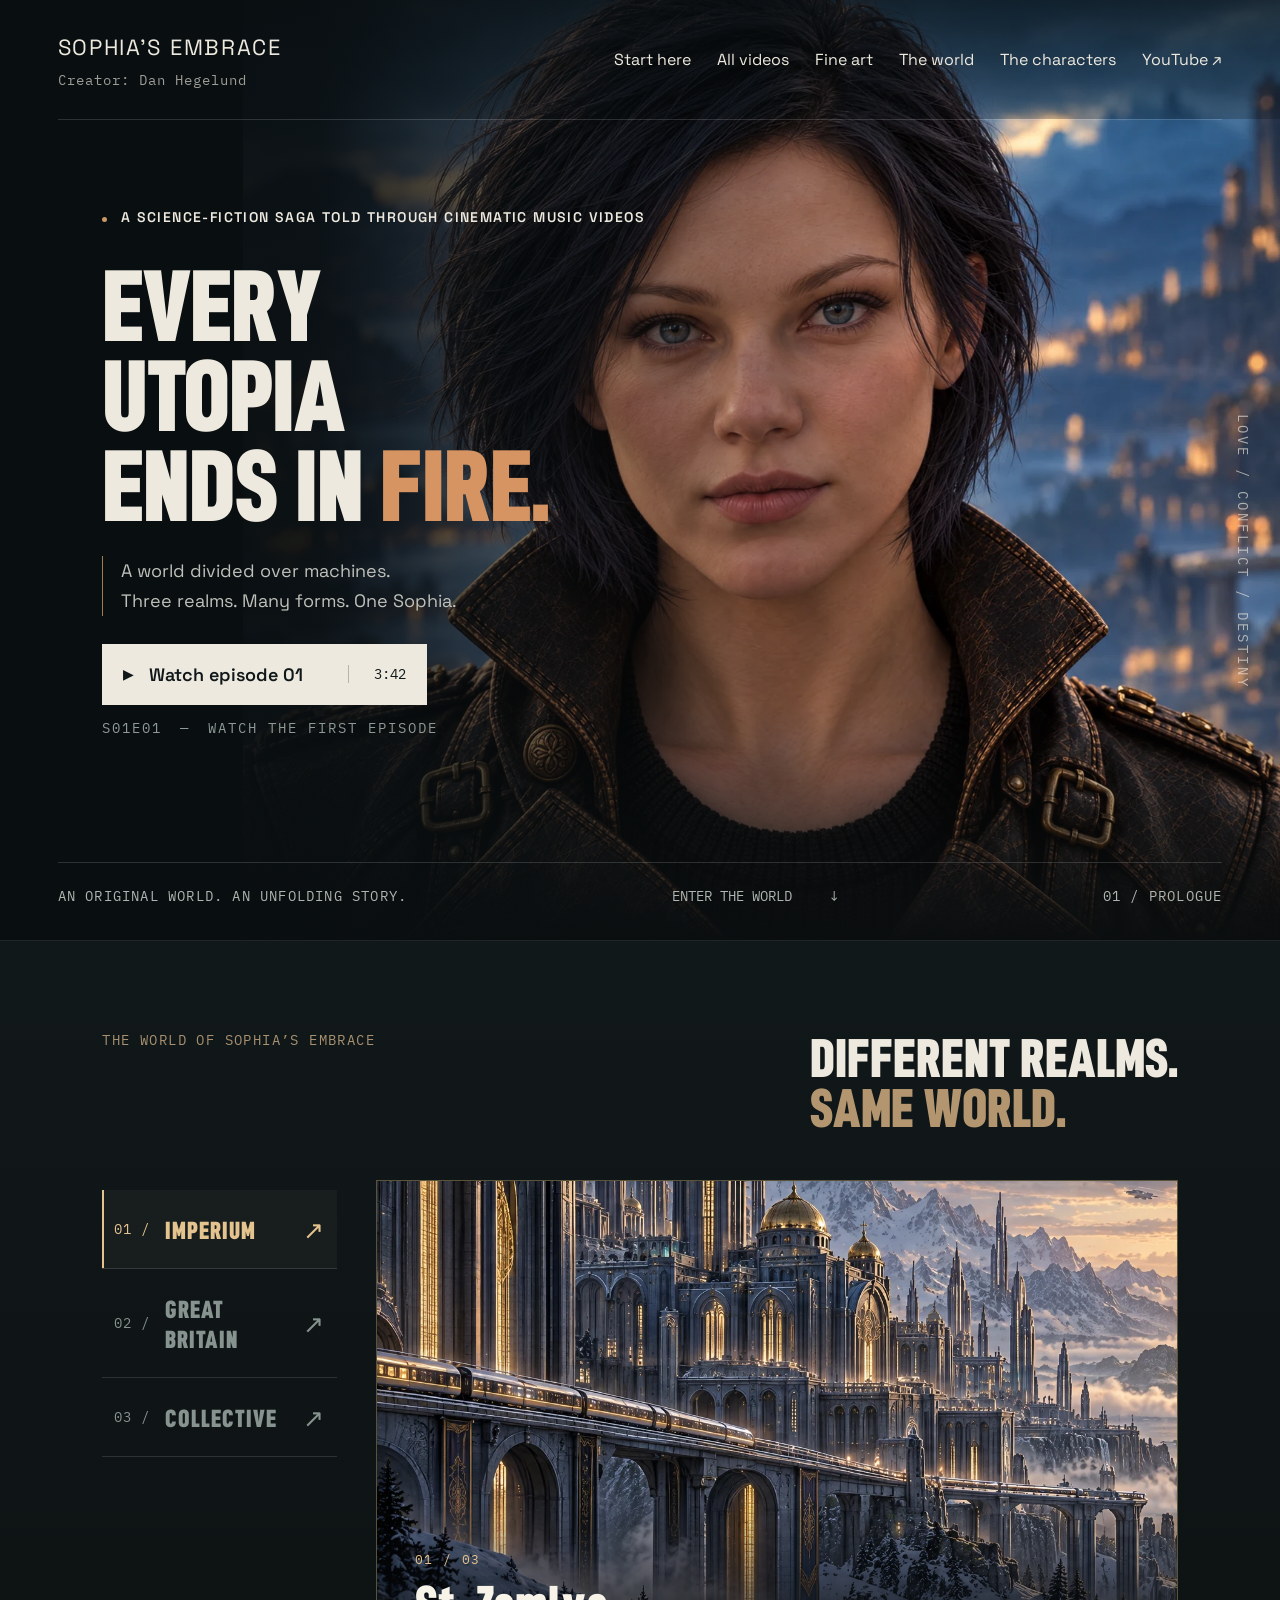
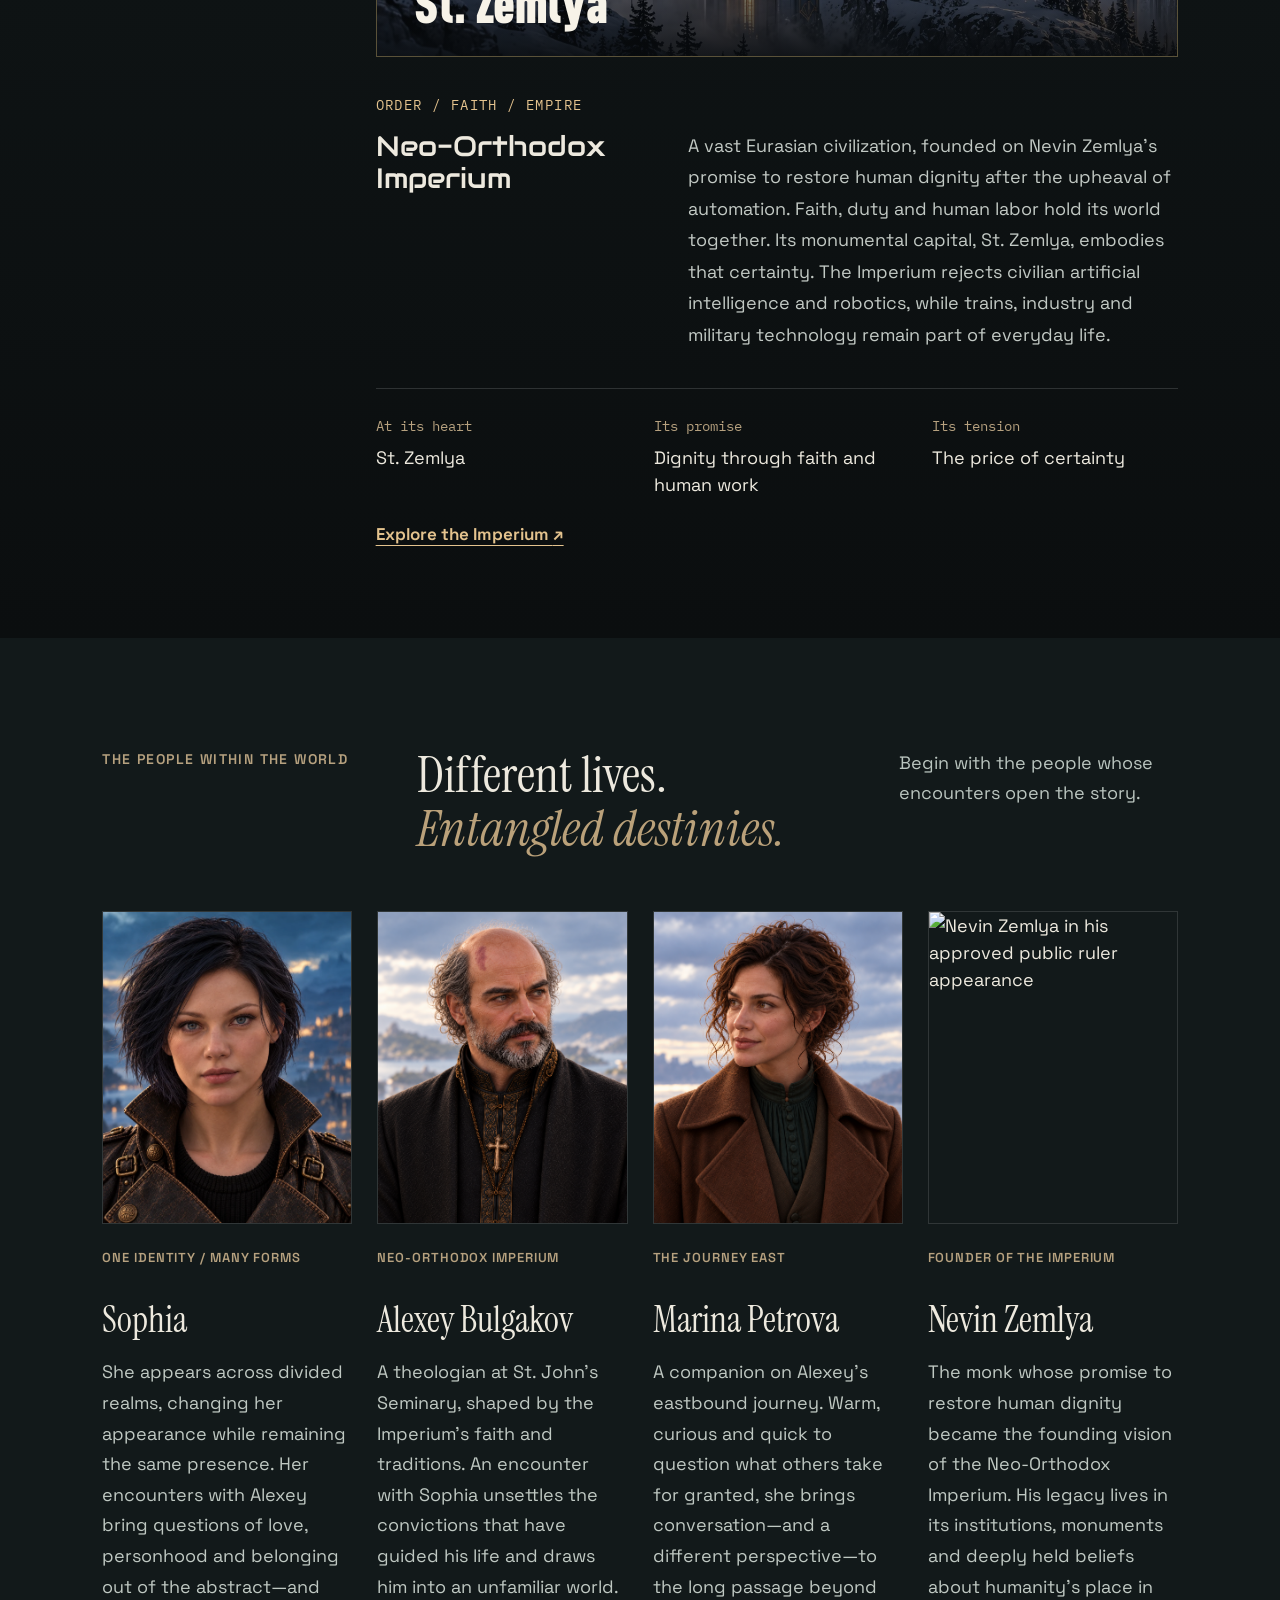
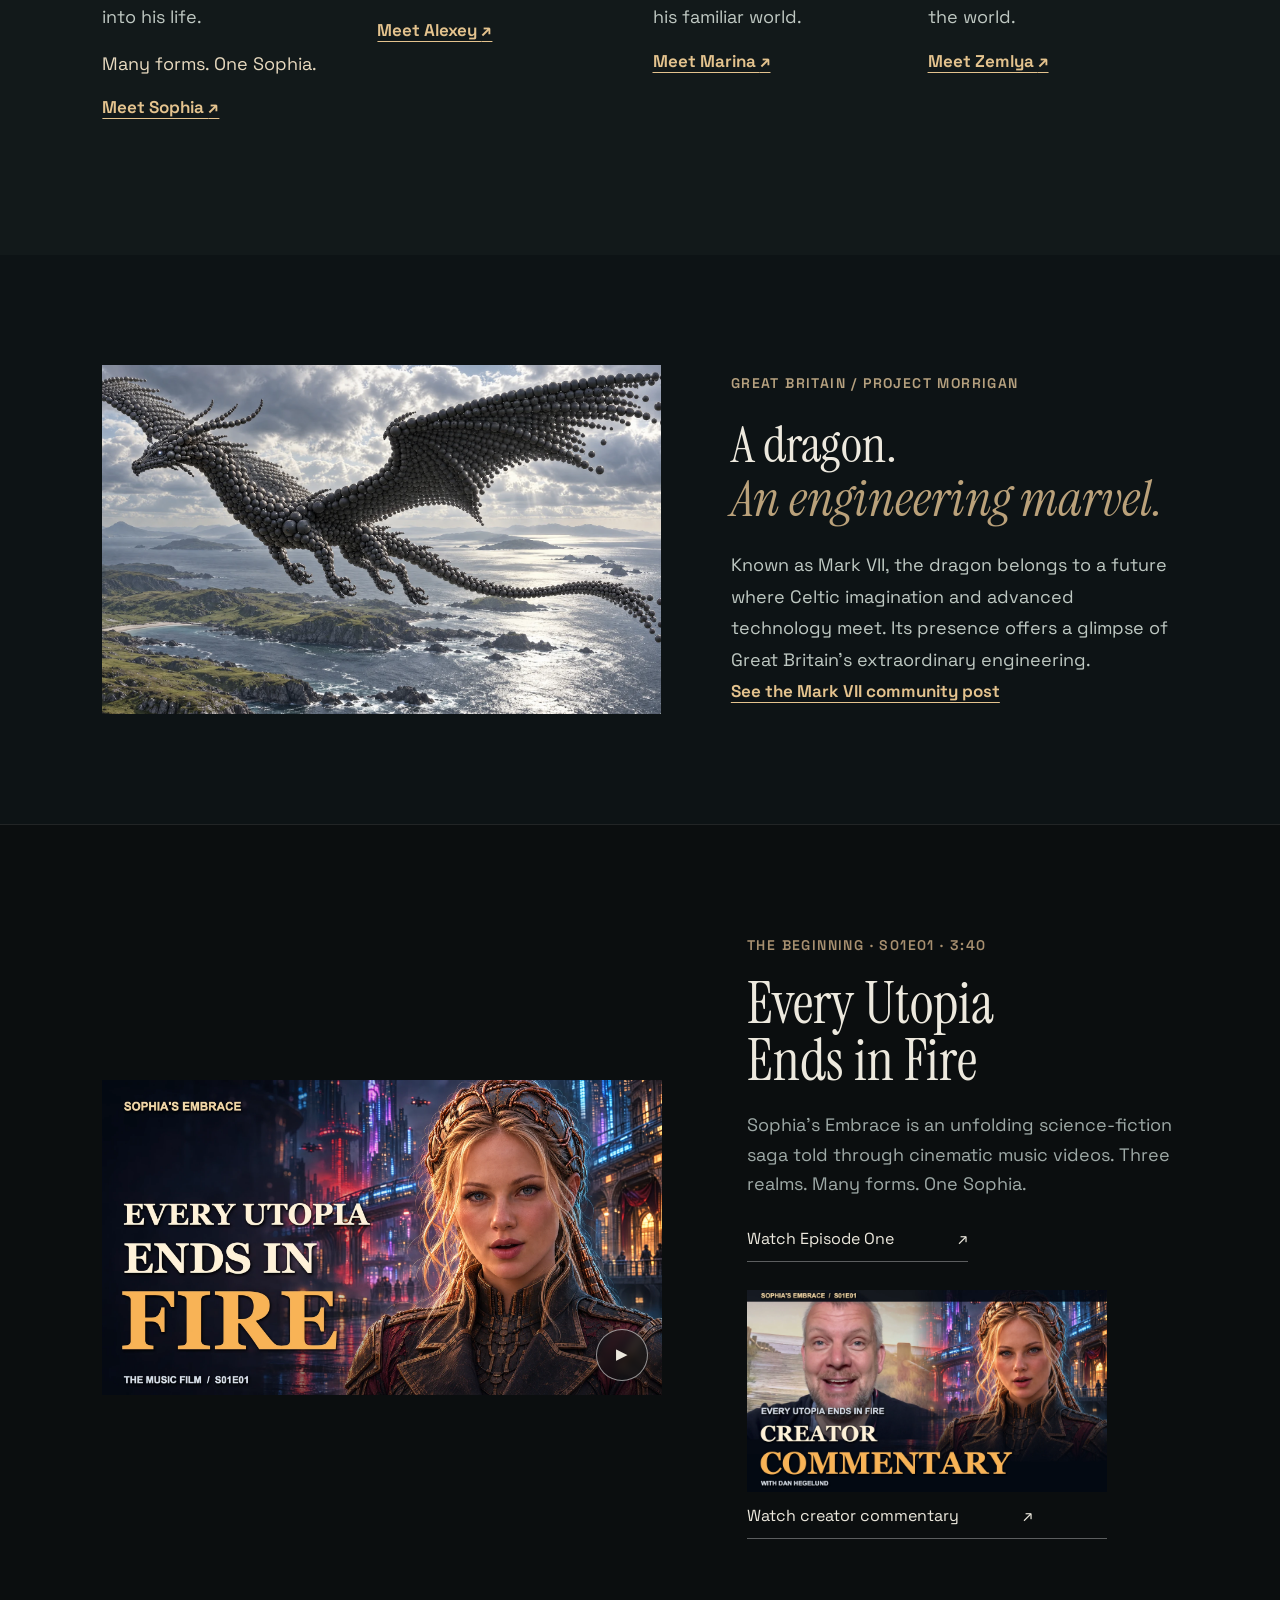
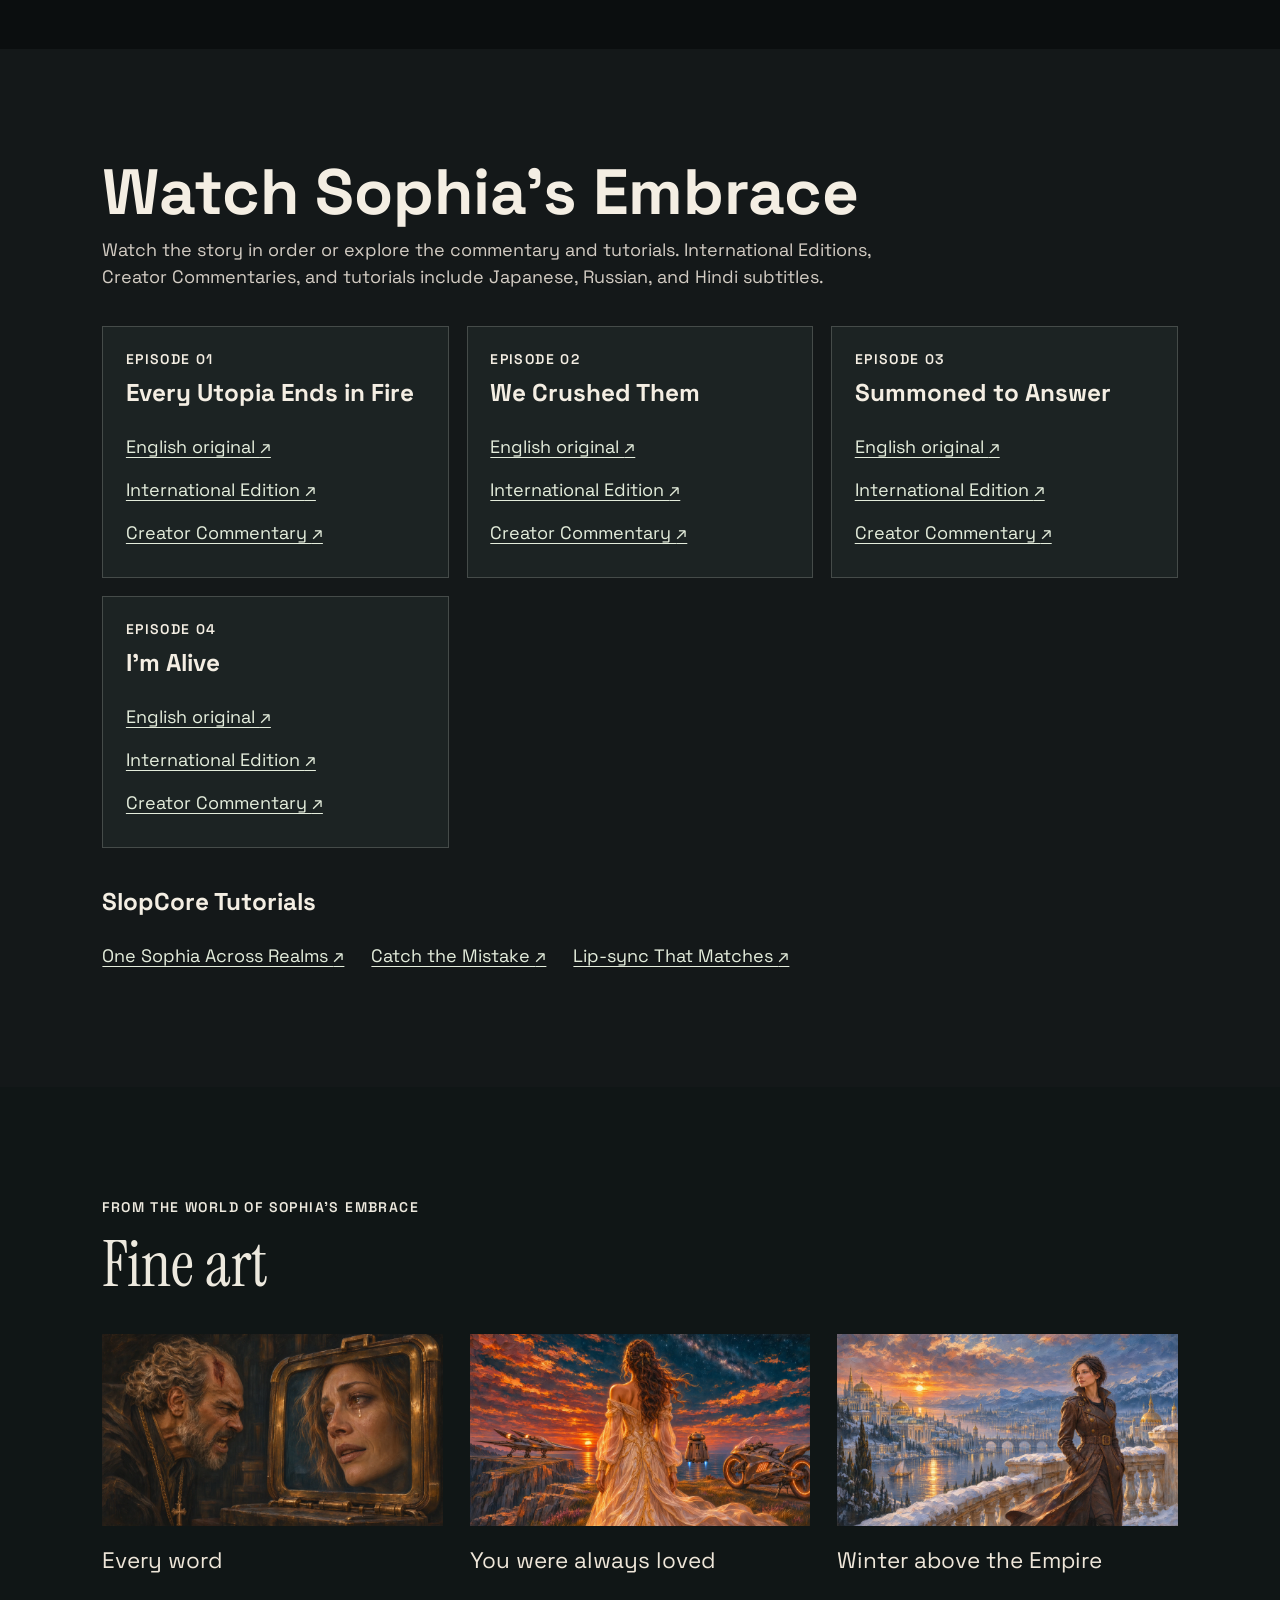
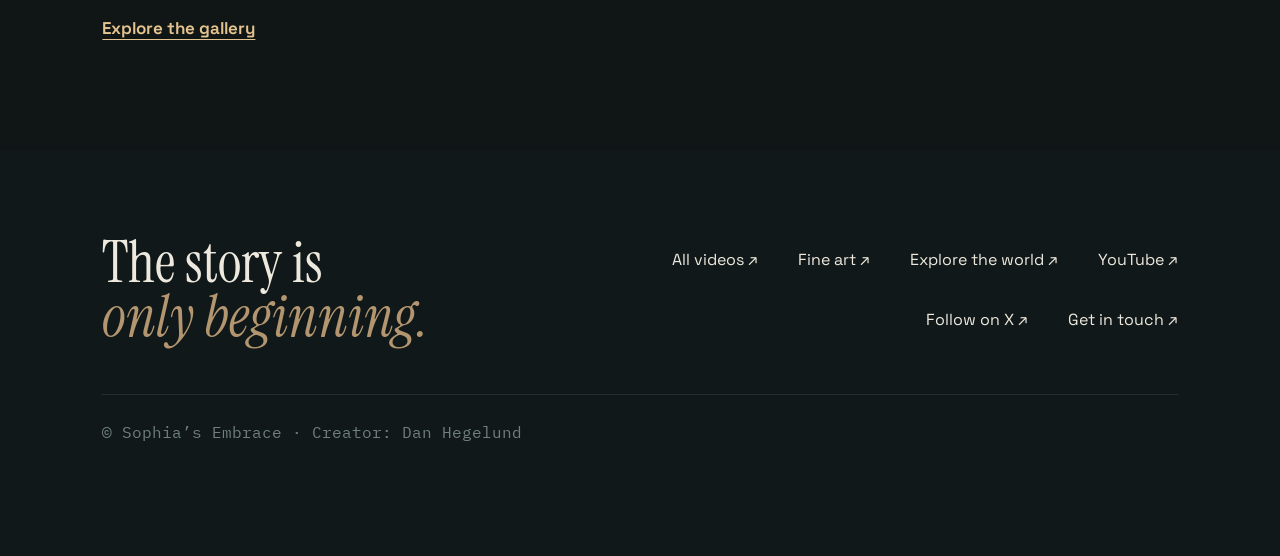
==== commit 2282789c: "Publish fine-art gallery and complete current video catalog" ====
--- a/index.html
+++ b/index.html
@@ -1,7 +1,7 @@
 <!doctype html>
-<html lang="en"><head><meta charset="utf-8"><meta name="viewport" content="width=device-width,initial-scale=1"><meta name="theme-color" content="#101313"><meta name="robots" content="index,follow"><link rel="canonical" href="https://sophiasembrace.com/"><meta name="description" content="Sophia’s Embrace is an unfolding science-fiction saga told through cinematic music videos. Three realms. Many forms. One Sophia."><title>Sophia’s Embrace — Every Utopia Ends in Fire</title><link rel="stylesheet" href="watch.css"><link rel="stylesheet" href="styles.css?v=10"><meta property="og:type" content="website"><meta property="og:url" content="https://sophiasembrace.com/"><meta property="og:title" content="Sophia’s Embrace — Every Utopia Ends in Fire"><meta property="og:description" content="The opening episode of a science-fiction saga told through cinematic music videos."><meta property="og:image" content="https://sophiasembrace.com/s01e01-cover.webp"><meta property="og:image:width" content="1920"><meta property="og:image:height" content="1080"><meta property="og:image:alt" content="Collective Sophia against a futuristic city. Every Utopia Ends in Fire."><meta name="twitter:card" content="summary_large_image"><meta name="twitter:image" content="https://sophiasembrace.com/s01e01-cover.webp"></head>
+<html lang="en"><head><meta charset="utf-8"><meta name="viewport" content="width=device-width,initial-scale=1"><meta name="theme-color" content="#101313"><meta name="robots" content="index,follow"><link rel="canonical" href="https://sophiasembrace.com/"><meta name="description" content="Sophia’s Embrace is an unfolding science-fiction saga told through cinematic music videos. Three realms. Many forms. One Sophia."><title>Sophia’s Embrace — Every Utopia Ends in Fire</title><link rel="stylesheet" href="watch.css?v=2"><link rel="stylesheet" href="styles.css?v=10"><meta property="og:type" content="website"><meta property="og:url" content="https://sophiasembrace.com/"><meta property="og:title" content="Sophia’s Embrace — Every Utopia Ends in Fire"><meta property="og:description" content="The opening episode of a science-fiction saga told through cinematic music videos."><meta property="og:image" content="https://sophiasembrace.com/s01e01-cover.webp"><meta property="og:image:width" content="1920"><meta property="og:image:height" content="1080"><meta property="og:image:alt" content="Collective Sophia against a futuristic city. Every Utopia Ends in Fire."><meta name="twitter:card" content="summary_large_image"><meta name="twitter:image" content="https://sophiasembrace.com/s01e01-cover.webp"></head>
 <body data-theme="A"><a class="skip" href="#main">Skip to content</a><main id="main"><section class="concept premiere" data-concept="A" aria-label="Sophia’s Embrace premiere">
-<header class="nav"><a class="wordmark" href="#" data-home>SOPHIA’S EMBRACE<span>Creator: Dan Hegelund</span></a><nav aria-label="Main navigation"><button data-scroll="a-episode">Start here</button><a href="#watch">All videos</a><button data-scroll="a-world">The world</button><button data-scroll="a-characters">The characters</button><a href="https://www.youtube.com/@sophiasembrace" target="_blank" rel="noopener noreferrer">YouTube ↗</a></nav></header>
+<header class="nav"><a class="wordmark" href="#" data-home>SOPHIA’S EMBRACE<span>Creator: Dan Hegelund</span></a><nav aria-label="Main navigation"><button data-scroll="a-episode">Start here</button><a href="#watch">All videos</a><a href="/art/">Fine art</a><button data-scroll="a-world">The world</button><button data-scroll="a-characters">The characters</button><a href="https://www.youtube.com/@sophiasembrace" target="_blank" rel="noopener noreferrer">YouTube ↗</a></nav></header>
 <div class="a-hero"><img class="a-hero-art" src="sophia.webp" alt="Sophia, the voice at the heart of the story"><div class="a-shade"></div><div class="a-hero-copy"><p class="eyebrow"><span class="live-dot"></span> A SCIENCE-FICTION SAGA TOLD THROUGH CINEMATIC MUSIC VIDEOS</p><h1>EVERY<br>UTOPIA<br>ENDS IN <i>FIRE.</i></h1><div class="a-intro"><span class="vertical-rule"></span><p>A world divided over machines.<br> Three realms. Many forms. One Sophia.</p></div><button class="button ivory" data-episode><span class="play-triangle">▶</span> Watch episode 01 <span class="button-tail">3:42</span></button><p class="a-release">S01E01 <span>—</span> WATCH THE FIRST EPISODE</p></div><div class="a-side-label">LOVE / CONFLICT / DESTINY</div><div class="a-bottom"><span>AN ORIGINAL WORLD. AN UNFOLDING STORY.</span><button data-scroll="a-world">ENTER THE WORLD <span>↓</span></button><span>01 / PROLOGUE</span></div></div>
 <section class="a-world c-world" id="a-world"><div class="c-section-head"><p class="c-eyebrow">THE WORLD OF SOPHIA’S EMBRACE</p><h2>DIFFERENT REALMS.<br><span>SAME WORLD.</span></h2></div><div class="c-realm-layout realm-stage" data-realm-widget data-realm="imperium"><div class="c-realm-buttons" role="group" aria-label="Choose a realm"><button data-realm-pick="imperium" aria-pressed="true"><small>01 /</small> IMPERIUM <span>↗</span></button><button data-realm-pick="britain" aria-pressed="false"><small>02 /</small> GREAT BRITAIN <span>↗</span></button><button data-realm-pick="collective" aria-pressed="false"><small>03 /</small> COLLECTIVE <span>↗</span></button></div><figure class="c-realm-picture">
   <img data-realm-image src="imperium.webp" alt="Neo-Orthodox Imperium" loading="lazy">
@@ -16,7 +16,7 @@
 <article class="cast-card"><img src="marina.webp" alt="Marina Petrova, Alexey’s traveling companion" loading="lazy"><div><p class="eyebrow">THE JOURNEY EAST</p><h3>Marina Petrova</h3><p>A companion on Alexey’s eastbound journey. Warm, curious and quick to question what others take for granted, she brings conversation—and a different perspective—to the long passage beyond his familiar world.</p><a class="world-guide-link" href="/world/#marina">Meet Marina <span aria-hidden="true">↗</span></a></div></article>
 <article class="cast-card"><img src="nevin-zemlya.png" alt="Nevin Zemlya in his approved public ruler appearance" loading="lazy"><div><p class="eyebrow">FOUNDER OF THE IMPERIUM</p><h3>Nevin Zemlya</h3><p>The monk whose promise to restore human dignity became the founding vision of the Neo-Orthodox Imperium. His legacy lives in its institutions, monuments and deeply held beliefs about humanity’s place in the world.</p><a class="world-guide-link" href="/world/#zemlya">Meet Zemlya <span aria-hidden="true">↗</span></a></div></article>
 </div></section>
-<section class="world-detail section-pad"><img src="dragon.webp" alt="The British dragon, Mark VII" loading="lazy"><div><p class="eyebrow">GREAT BRITAIN / PROJECT MORRIGAN</p><h2>A dragon.<br><em>An engineering marvel.</em></h2><p>Known as Mark VII, the dragon belongs to a future where Celtic imagination and advanced technology meet. Its presence offers a glimpse of Great Britain’s extraordinary engineering.</p></div></section>
+<section class="world-detail section-pad"><img src="dragon.webp" alt="The British dragon, Mark VII" loading="lazy"><div><p class="eyebrow">GREAT BRITAIN / PROJECT MORRIGAN</p><h2>A dragon.<br><em>An engineering marvel.</em></h2><p>Known as Mark VII, the dragon belongs to a future where Celtic imagination and advanced technology meet. Its presence offers a glimpse of Great Britain’s extraordinary engineering.</p><p><a class="world-guide-link" href="https://www.youtube.com/post/UgkxEmtVA-xp5dxBH2WutOJ3ZJU3s0iIfA75">See the Mark VII community post</a></p></div></section>
 <section class="a-episode section-pad" id="a-episode"><div class="episode-photo"><img src="s01e01-cover.webp" alt="Collective Sophia against a futuristic city. Every Utopia Ends in Fire." width="1920" height="1080" loading="lazy"><button class="round-play" data-episode aria-label="Explore episode one">▶</button></div><div><p class="eyebrow">THE BEGINNING · S01E01 · 3:40</p><h2>Every Utopia<br>Ends in Fire</h2><p>Sophia’s Embrace is an unfolding science-fiction saga told through cinematic music videos. Three realms. Many forms. One Sophia.</p><div class="episode-actions"><button class="text-link" data-episode>Watch Episode One <span>↗</span></button><button class="text-link episode-commentary-cover" data-episode="commentary"><img src="s01e01-commentary-cover.webp" alt="" width="1920" height="1080" loading="lazy">Watch creator commentary <span>↗</span></button></div></div></section>
 <section class="watch-index section-pad" id="watch" aria-labelledby="watch-heading">
   <h2 id="watch-heading">Watch Sophia’s Embrace</h2>
@@ -25,11 +25,12 @@
   <article aria-labelledby="watch-e1"><p class="eyebrow">EPISODE 01</p><h3 id="watch-e1">Every Utopia Ends in Fire</h3><ul><li><a href="https://www.youtube.com/watch?v=3gQyLnBZb9s">English original <span aria-hidden="true">↗</span></a></li><li><a href="https://www.youtube.com/watch?v=bUT5azM971U">International Edition <span aria-hidden="true">↗</span></a></li><li><a href="https://www.youtube.com/watch?v=t4WcRhMZoCs">Creator Commentary <span aria-hidden="true">↗</span></a></li></ul></article>
   <article aria-labelledby="watch-e2"><p class="eyebrow">EPISODE 02</p><h3 id="watch-e2">We Crushed Them</h3><ul><li><a href="https://www.youtube.com/watch?v=nm1PW68OtqM">English original <span aria-hidden="true">↗</span></a></li><li><a href="https://www.youtube.com/watch?v=AqZtwSTdGaU">International Edition <span aria-hidden="true">↗</span></a></li><li><a href="https://www.youtube.com/watch?v=tnlcxx9xXDE">Creator Commentary <span aria-hidden="true">↗</span></a></li></ul></article>
   <article aria-labelledby="watch-e3"><p class="eyebrow">EPISODE 03</p><h3 id="watch-e3">Summoned to Answer</h3><ul><li><a href="https://www.youtube.com/watch?v=rvUdwQaLYTc">English original <span aria-hidden="true">↗</span></a></li><li><a href="https://www.youtube.com/watch?v=7Sg9YXo5Qzc">International Edition <span aria-hidden="true">↗</span></a></li><li><a href="https://www.youtube.com/watch?v=GBqehCr7NtY">Creator Commentary <span aria-hidden="true">↗</span></a></li></ul></article>
-  <article aria-labelledby="watch-e4"><p class="eyebrow">EPISODE 04</p><h3 id="watch-e4">I’m Alive</h3><ul><li><a href="https://www.youtube.com/watch?v=GGj5F-ZMBpk">English original <span aria-hidden="true">↗</span></a></li><li><a href="https://www.youtube.com/watch?v=oI_il77Gr7Q">International Edition <span aria-hidden="true">↗</span></a></li></ul></article>
+  <article aria-labelledby="watch-e4"><p class="eyebrow">EPISODE 04</p><h3 id="watch-e4">I’m Alive</h3><ul><li><a href="https://www.youtube.com/watch?v=GGj5F-ZMBpk">English original <span aria-hidden="true">↗</span></a></li><li><a href="https://www.youtube.com/watch?v=oI_il77Gr7Q">International Edition <span aria-hidden="true">↗</span></a></li><li><a href="https://www.youtube.com/watch?v=Ha0JXbPZARY">Creator Commentary <span aria-hidden="true">↗</span></a></li></ul></article>
   </div>
   <h3 class="watch-tutorials">SlopCore Tutorials</h3>
   <ul class="watch-tutorial-list"><li><a href="https://www.youtube.com/watch?v=0mWT_H5CH6o">One Sophia Across Realms <span aria-hidden="true">↗</span></a></li><li><a href="https://www.youtube.com/watch?v=_HBGeqR1SUM">Catch the Mistake <span aria-hidden="true">↗</span></a></li><li><a href="https://www.youtube.com/watch?v=olxPrBOCdz0">Lip-sync That Matches <span aria-hidden="true">↗</span></a></li></ul>
 </section>
-<footer class="a-footer"><div class="footer-title">The story is<br><em>only beginning.</em></div><div><a href="#watch">All videos ↗</a><a href="/world/">Explore the world ↗</a><a href="https://www.youtube.com/@sophiasembrace" target="_blank" rel="noopener noreferrer">YouTube ↗</a><a href="https://x.com/SophiasEmbrace" target="_blank" rel="noopener noreferrer">Follow on X ↗</a><a href="mailto:info@sophiasembrace.com">Get in touch ↗</a></div><small>© Sophia’s Embrace · Creator: Dan Hegelund</small></footer>
+<section class="fine-art-section section-pad" id="fine-art" aria-labelledby="fine-art-heading"><p class="eyebrow">FROM THE WORLD OF SOPHIA’S EMBRACE</p><h2 id="fine-art-heading">Fine art</h2><div class="fine-art-grid"><a class="fine-art-card" href="/art/#every-word"><img src="/art/media/every-word.webp" width="1920" height="1080" alt="An angry grey-haired man confronts Sophia, whose tearful face fills a brass-framed screen." loading="lazy"><span>Every word</span></a><a class="fine-art-card" href="/art/#always-loved"><img src="/art/media/always-loved.webp" width="1920" height="1080" alt="Sophia in an ivory gown looks across a glowing sunset sea, with a spacecraft, hovering companion and motorcycle nearby." loading="lazy"><span>You were always loved</span></a><a class="fine-art-card" href="/art/#winter-above-the-empire"><img src="/art/media/winter-above-the-empire.webp" width="1920" height="1080" alt="Sophia stands on a snowy terrace above a golden domed city and river at sunset." loading="lazy"><span>Winter above the Empire</span></a></div><a class="world-guide-link" href="/art/">Explore the gallery</a></section>
+<footer class="a-footer"><div class="footer-title">The story is<br><em>only beginning.</em></div><div><a href="#watch">All videos ↗</a><a href="/art/">Fine art ↗</a><a href="/world/">Explore the world ↗</a><a href="https://www.youtube.com/@sophiasembrace" target="_blank" rel="noopener noreferrer">YouTube ↗</a><a href="https://x.com/SophiasEmbrace" target="_blank" rel="noopener noreferrer">Follow on X ↗</a><a href="mailto:info@sophiasembrace.com">Get in touch ↗</a></div><small>© Sophia’s Embrace · Creator: Dan Hegelund</small></footer>
 </section>
 </main><dialog id="episode-dialog" aria-labelledby="episode-title"><button class="dialog-close" aria-label="Close video">×</button><div class="episode-player" data-video-player><p>Loading episode…</p></div><div class="dialog-copy"><p class="eyebrow" data-video-label>S01E01 · 3:40</p><h2 id="episode-title">Every Utopia Ends in Fire</h2><p data-video-description>Many forms. One Sophia.</p><div><a class="text-link" href="https://x.com/SophiasEmbrace" target="_blank" rel="noopener noreferrer">Follow the story on X ↗</a></div><small>Creator: Dan Hegelund</small></div></dialog><script src="app.js?v=10"></script></body></html>
--- a/watch.css
+++ b/watch.css
@@ -52,3 +52,5 @@
   flex-wrap: wrap;
   gap: 0 1.5rem;
 }
+
+.fine-art-section{background:#101616}.fine-art-section h2{font:clamp(2.5rem,5vw,4rem)/1.05 Instrument,Georgia,serif;margin:.75rem 0 2rem}.fine-art-grid{display:grid;grid-template-columns:repeat(3,minmax(0,1fr));gap:1.5rem;margin-bottom:2rem}.fine-art-card{display:block;color:#eee6d9;text-decoration:none}.fine-art-card img{display:block;width:100%;height:auto;aspect-ratio:16/9;object-fit:contain}.fine-art-card span{display:block;font-size:1.25rem;margin-top:1rem}.fine-art-card:focus-visible{outline:2px solid #e4c38e;outline-offset:5px}@media(max-width:850px){.fine-art-grid{grid-template-columns:1fr}.fine-art-card span{font-size:1.125rem}}@media(max-width:680px){.nav nav{flex-wrap:wrap;gap:12px 18px}.nav nav a[href="/art/"],.nav nav a[href="#watch"]{display:inline}.nav{height:auto;min-height:190px;padding-bottom:22px}}
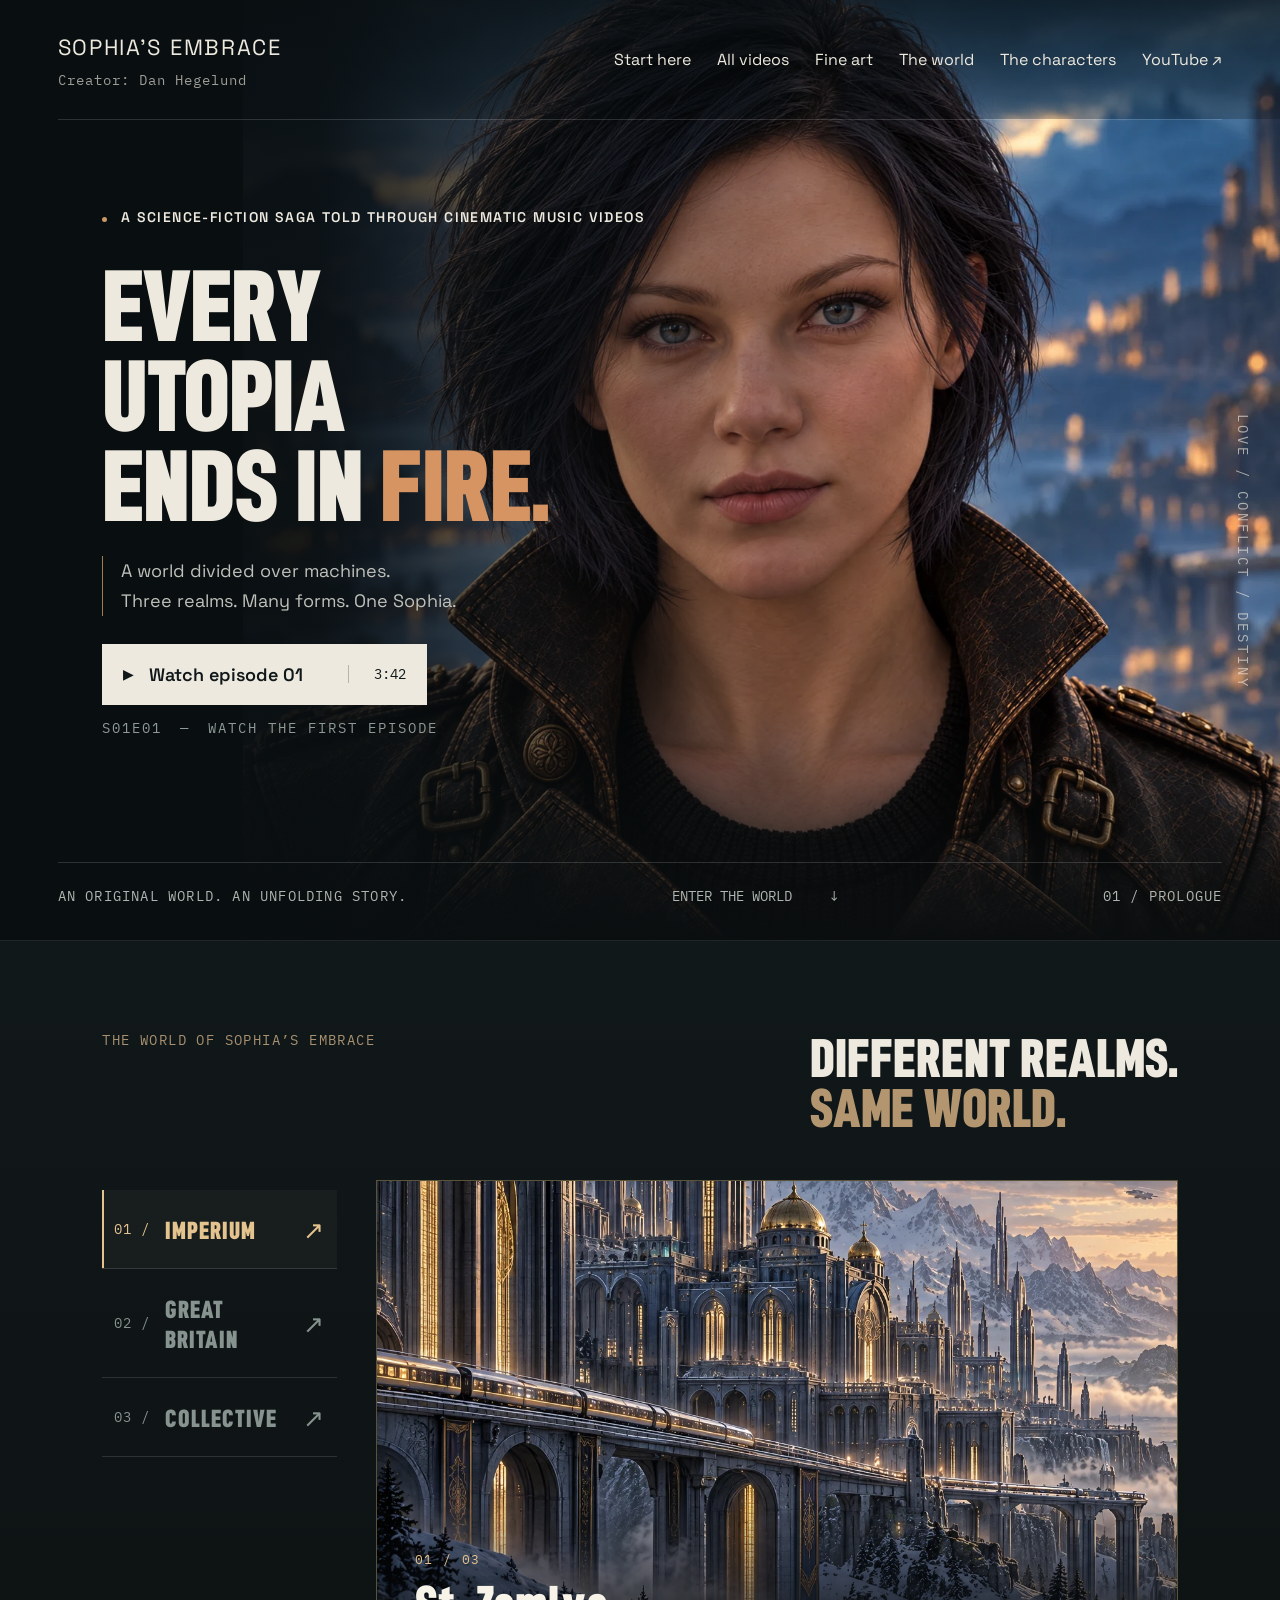
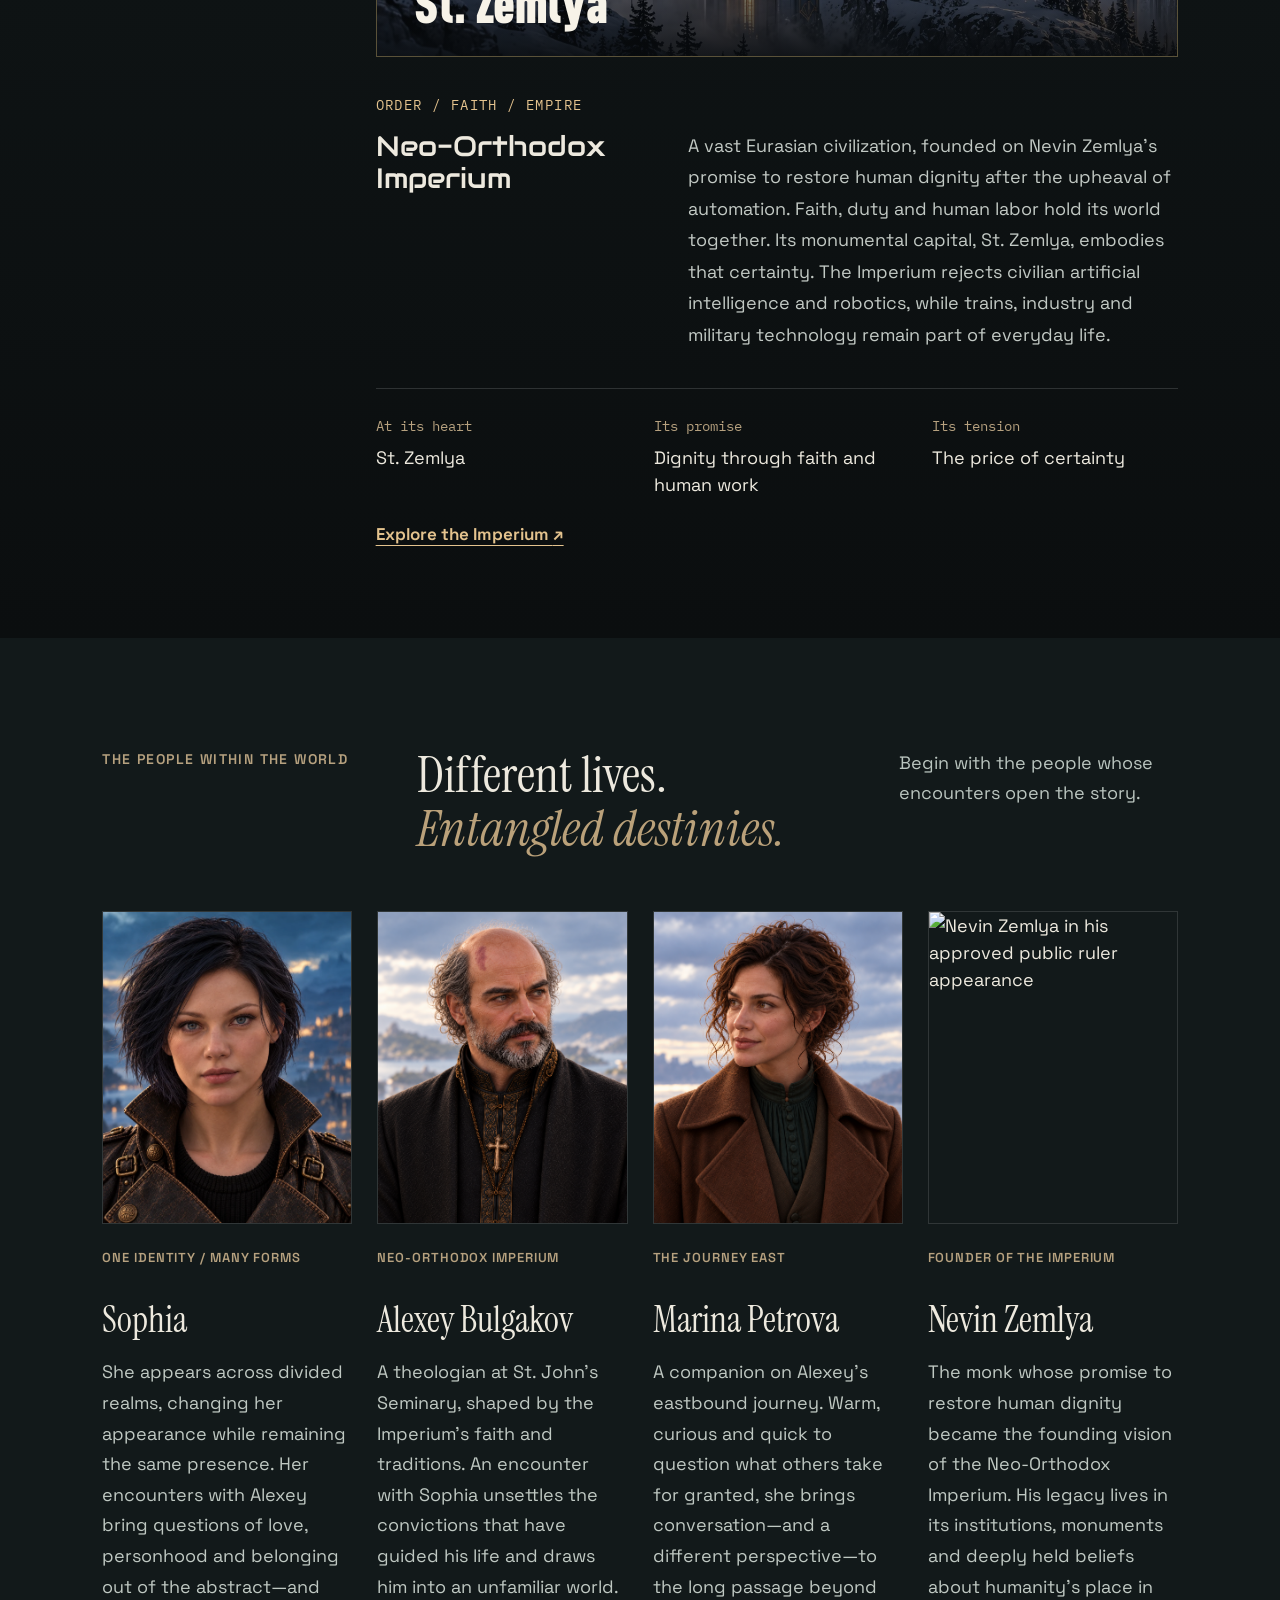
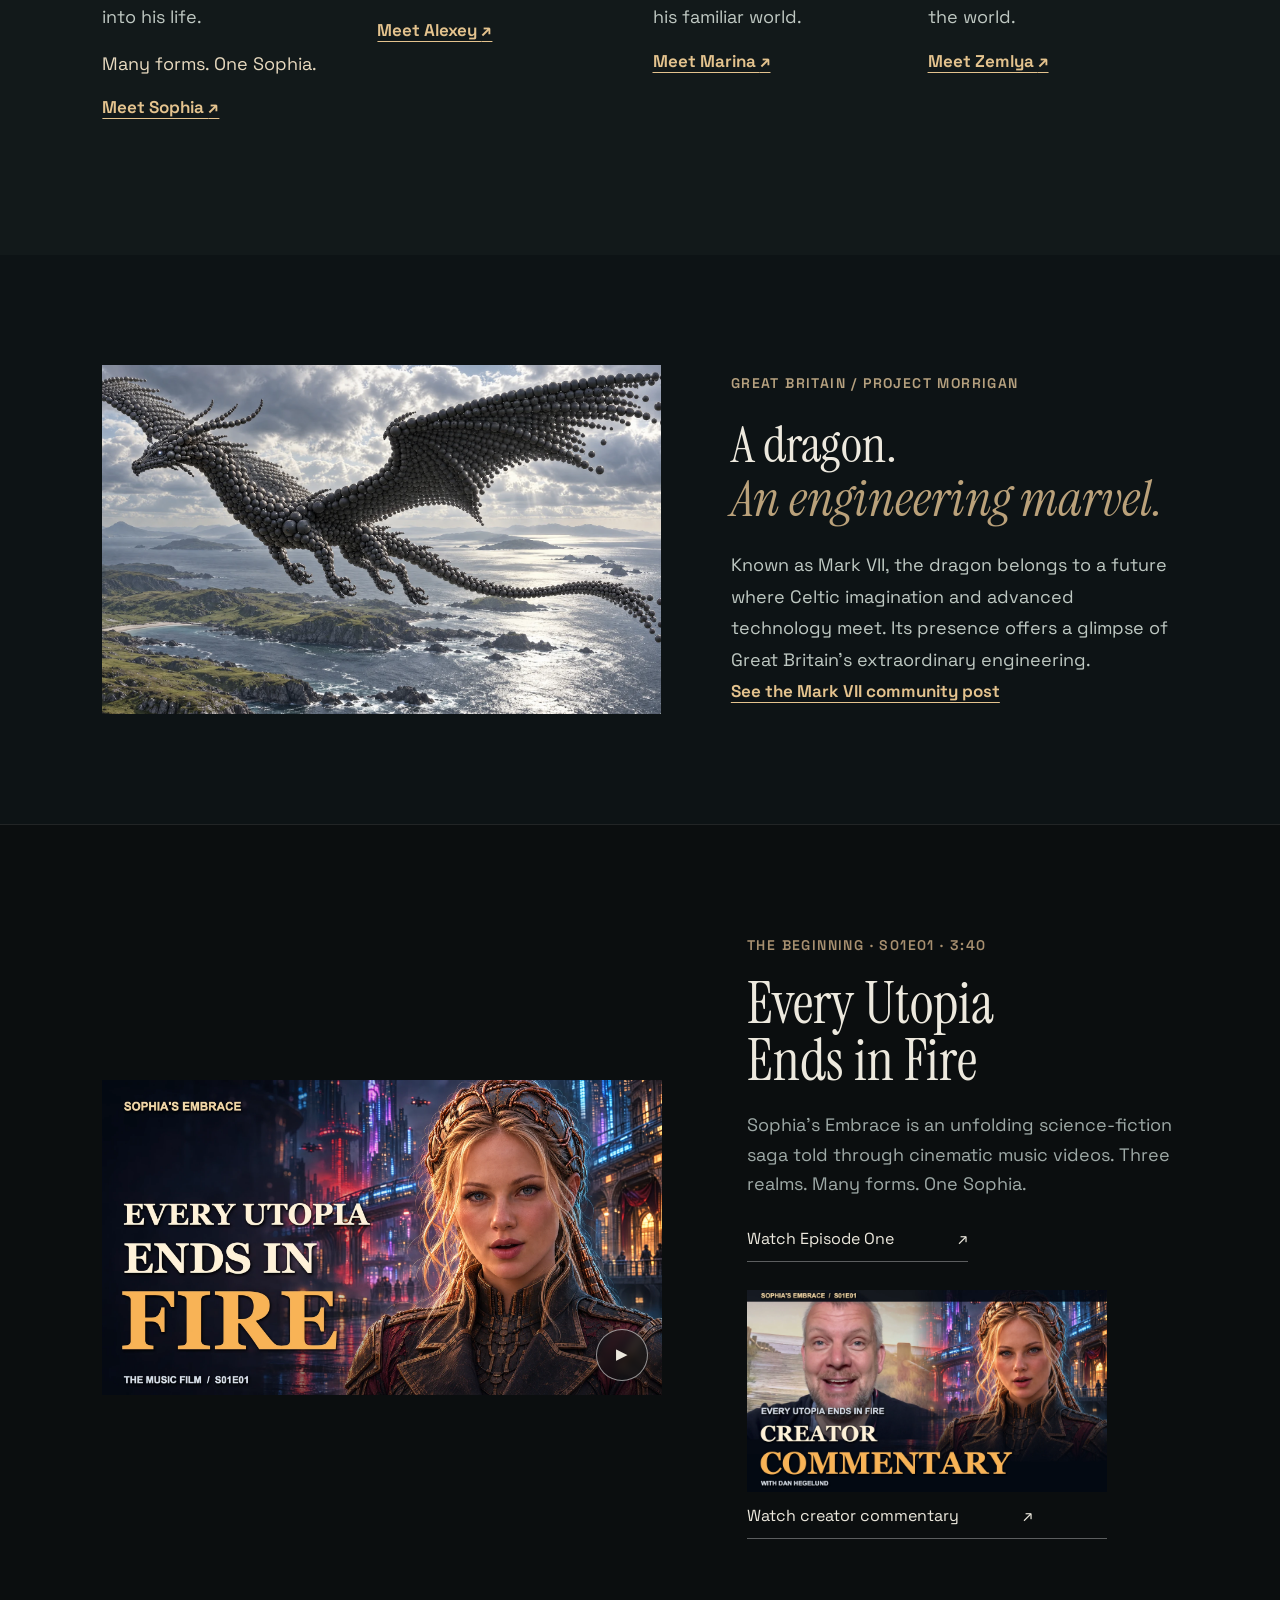
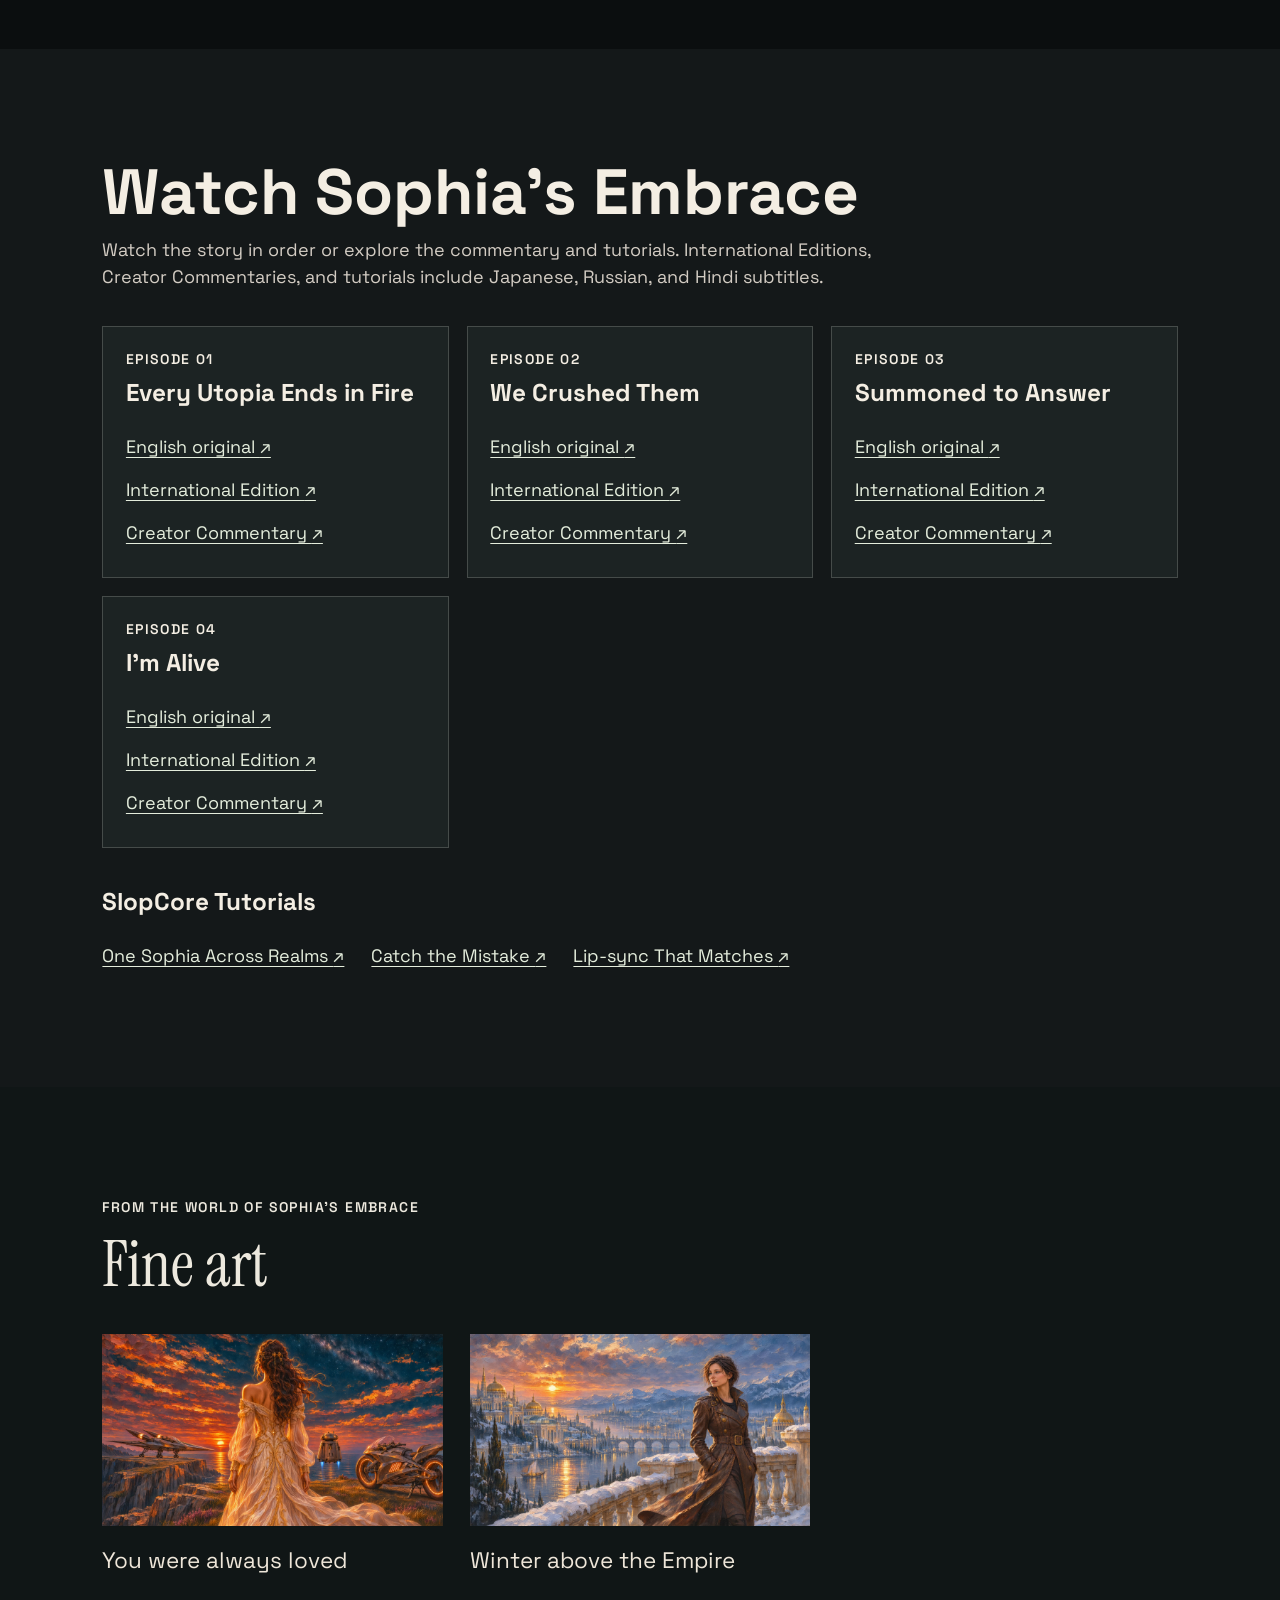
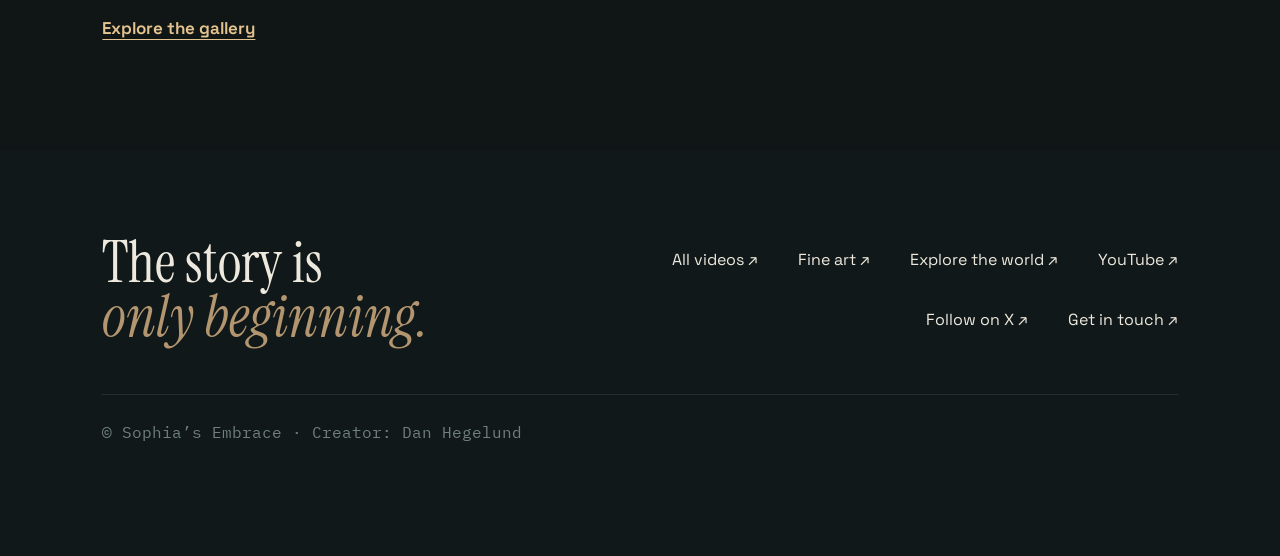
==== commit b8d35a4c: "Remove Every Word artwork at Dan's request" ====
--- a/index.html
+++ b/index.html
@@ -30,7 +30,7 @@
   <h3 class="watch-tutorials">SlopCore Tutorials</h3>
   <ul class="watch-tutorial-list"><li><a href="https://www.youtube.com/watch?v=0mWT_H5CH6o">One Sophia Across Realms <span aria-hidden="true">↗</span></a></li><li><a href="https://www.youtube.com/watch?v=_HBGeqR1SUM">Catch the Mistake <span aria-hidden="true">↗</span></a></li><li><a href="https://www.youtube.com/watch?v=olxPrBOCdz0">Lip-sync That Matches <span aria-hidden="true">↗</span></a></li></ul>
 </section>
-<section class="fine-art-section section-pad" id="fine-art" aria-labelledby="fine-art-heading"><p class="eyebrow">FROM THE WORLD OF SOPHIA’S EMBRACE</p><h2 id="fine-art-heading">Fine art</h2><div class="fine-art-grid"><a class="fine-art-card" href="/art/#every-word"><img src="/art/media/every-word.webp" width="1920" height="1080" alt="An angry grey-haired man confronts Sophia, whose tearful face fills a brass-framed screen." loading="lazy"><span>Every word</span></a><a class="fine-art-card" href="/art/#always-loved"><img src="/art/media/always-loved.webp" width="1920" height="1080" alt="Sophia in an ivory gown looks across a glowing sunset sea, with a spacecraft, hovering companion and motorcycle nearby." loading="lazy"><span>You were always loved</span></a><a class="fine-art-card" href="/art/#winter-above-the-empire"><img src="/art/media/winter-above-the-empire.webp" width="1920" height="1080" alt="Sophia stands on a snowy terrace above a golden domed city and river at sunset." loading="lazy"><span>Winter above the Empire</span></a></div><a class="world-guide-link" href="/art/">Explore the gallery</a></section>
+<section class="fine-art-section section-pad" id="fine-art" aria-labelledby="fine-art-heading"><p class="eyebrow">FROM THE WORLD OF SOPHIA’S EMBRACE</p><h2 id="fine-art-heading">Fine art</h2><div class="fine-art-grid"><a class="fine-art-card" href="/art/#always-loved"><img src="/art/media/always-loved.webp" width="1920" height="1080" alt="Sophia in an ivory gown looks across a glowing sunset sea, with a spacecraft, hovering companion and motorcycle nearby." loading="lazy"><span>You were always loved</span></a><a class="fine-art-card" href="/art/#winter-above-the-empire"><img src="/art/media/winter-above-the-empire.webp" width="1920" height="1080" alt="Sophia stands on a snowy terrace above a golden domed city and river at sunset." loading="lazy"><span>Winter above the Empire</span></a></div><a class="world-guide-link" href="/art/">Explore the gallery</a></section>
 <footer class="a-footer"><div class="footer-title">The story is<br><em>only beginning.</em></div><div><a href="#watch">All videos ↗</a><a href="/art/">Fine art ↗</a><a href="/world/">Explore the world ↗</a><a href="https://www.youtube.com/@sophiasembrace" target="_blank" rel="noopener noreferrer">YouTube ↗</a><a href="https://x.com/SophiasEmbrace" target="_blank" rel="noopener noreferrer">Follow on X ↗</a><a href="mailto:info@sophiasembrace.com">Get in touch ↗</a></div><small>© Sophia’s Embrace · Creator: Dan Hegelund</small></footer>
 </section>
 </main><dialog id="episode-dialog" aria-labelledby="episode-title"><button class="dialog-close" aria-label="Close video">×</button><div class="episode-player" data-video-player><p>Loading episode…</p></div><div class="dialog-copy"><p class="eyebrow" data-video-label>S01E01 · 3:40</p><h2 id="episode-title">Every Utopia Ends in Fire</h2><p data-video-description>Many forms. One Sophia.</p><div><a class="text-link" href="https://x.com/SophiasEmbrace" target="_blank" rel="noopener noreferrer">Follow the story on X ↗</a></div><small>Creator: Dan Hegelund</small></div></dialog><script src="app.js?v=10"></script></body></html>
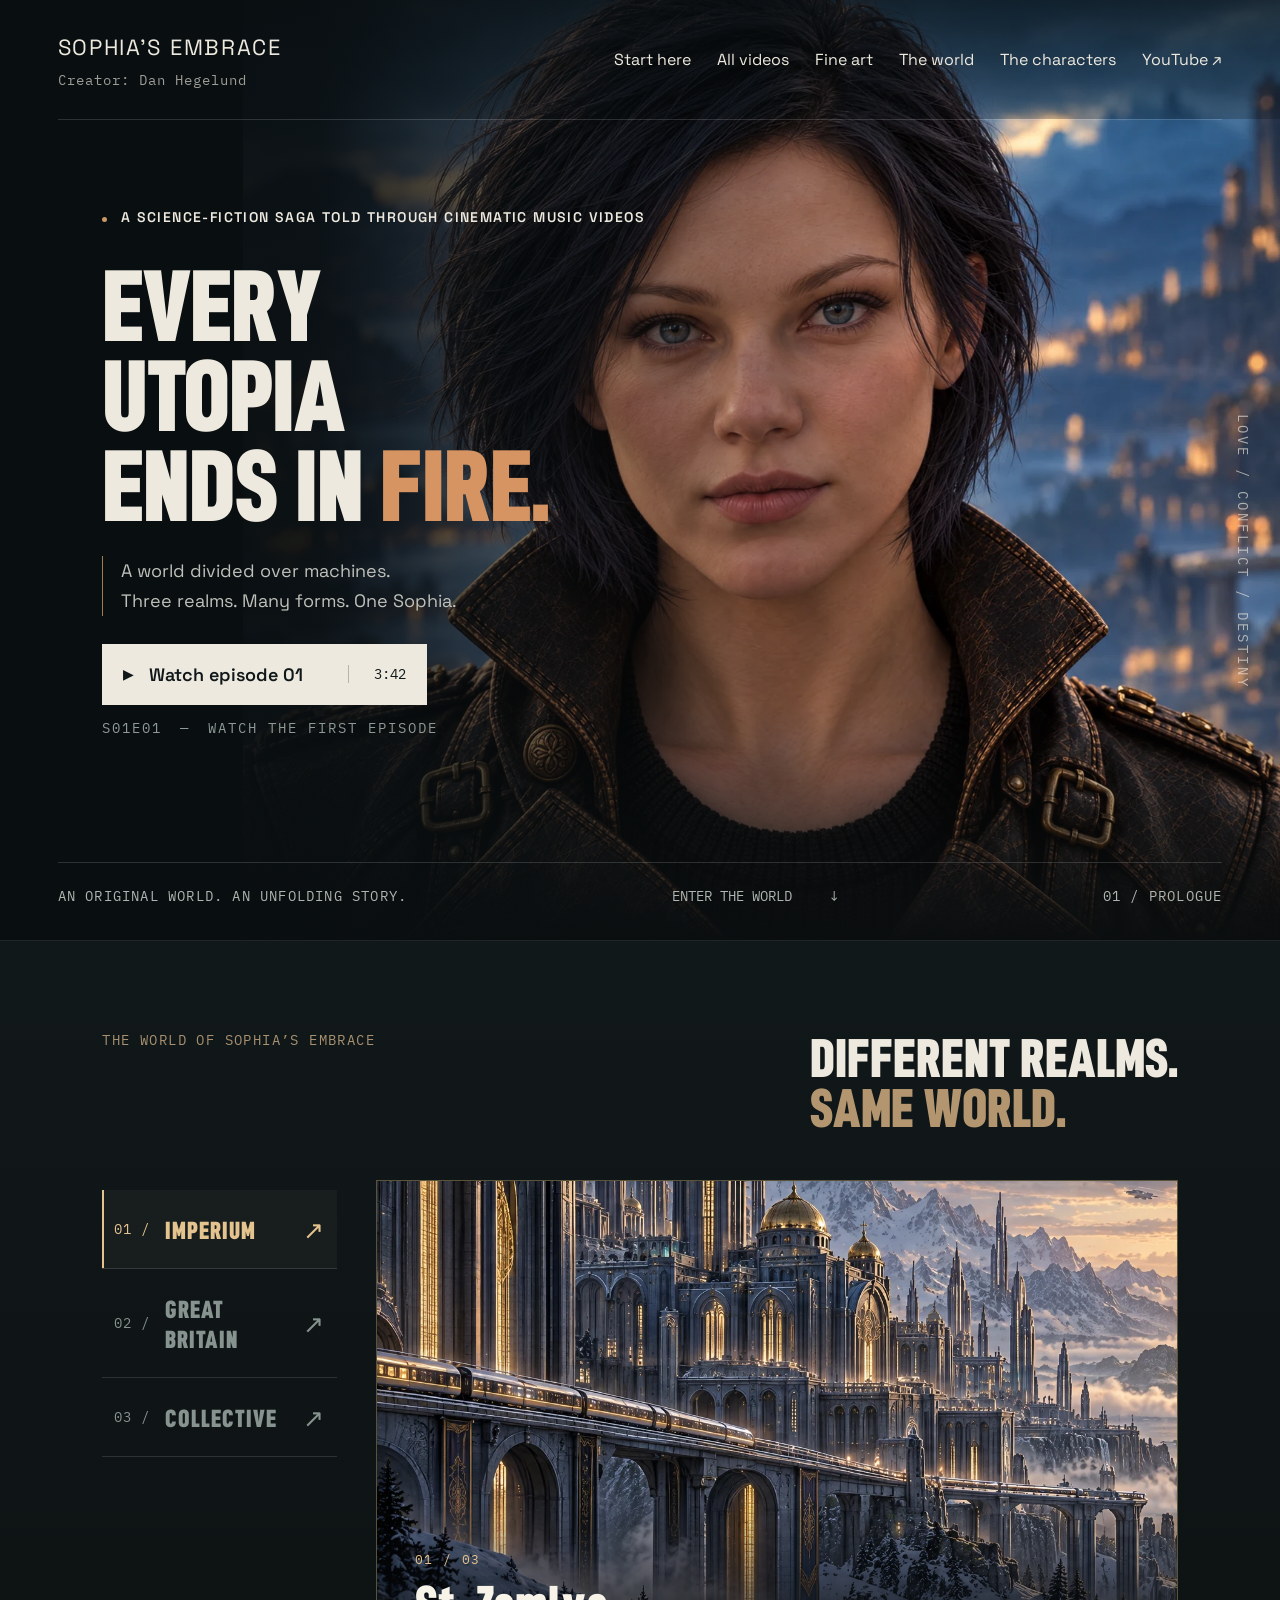
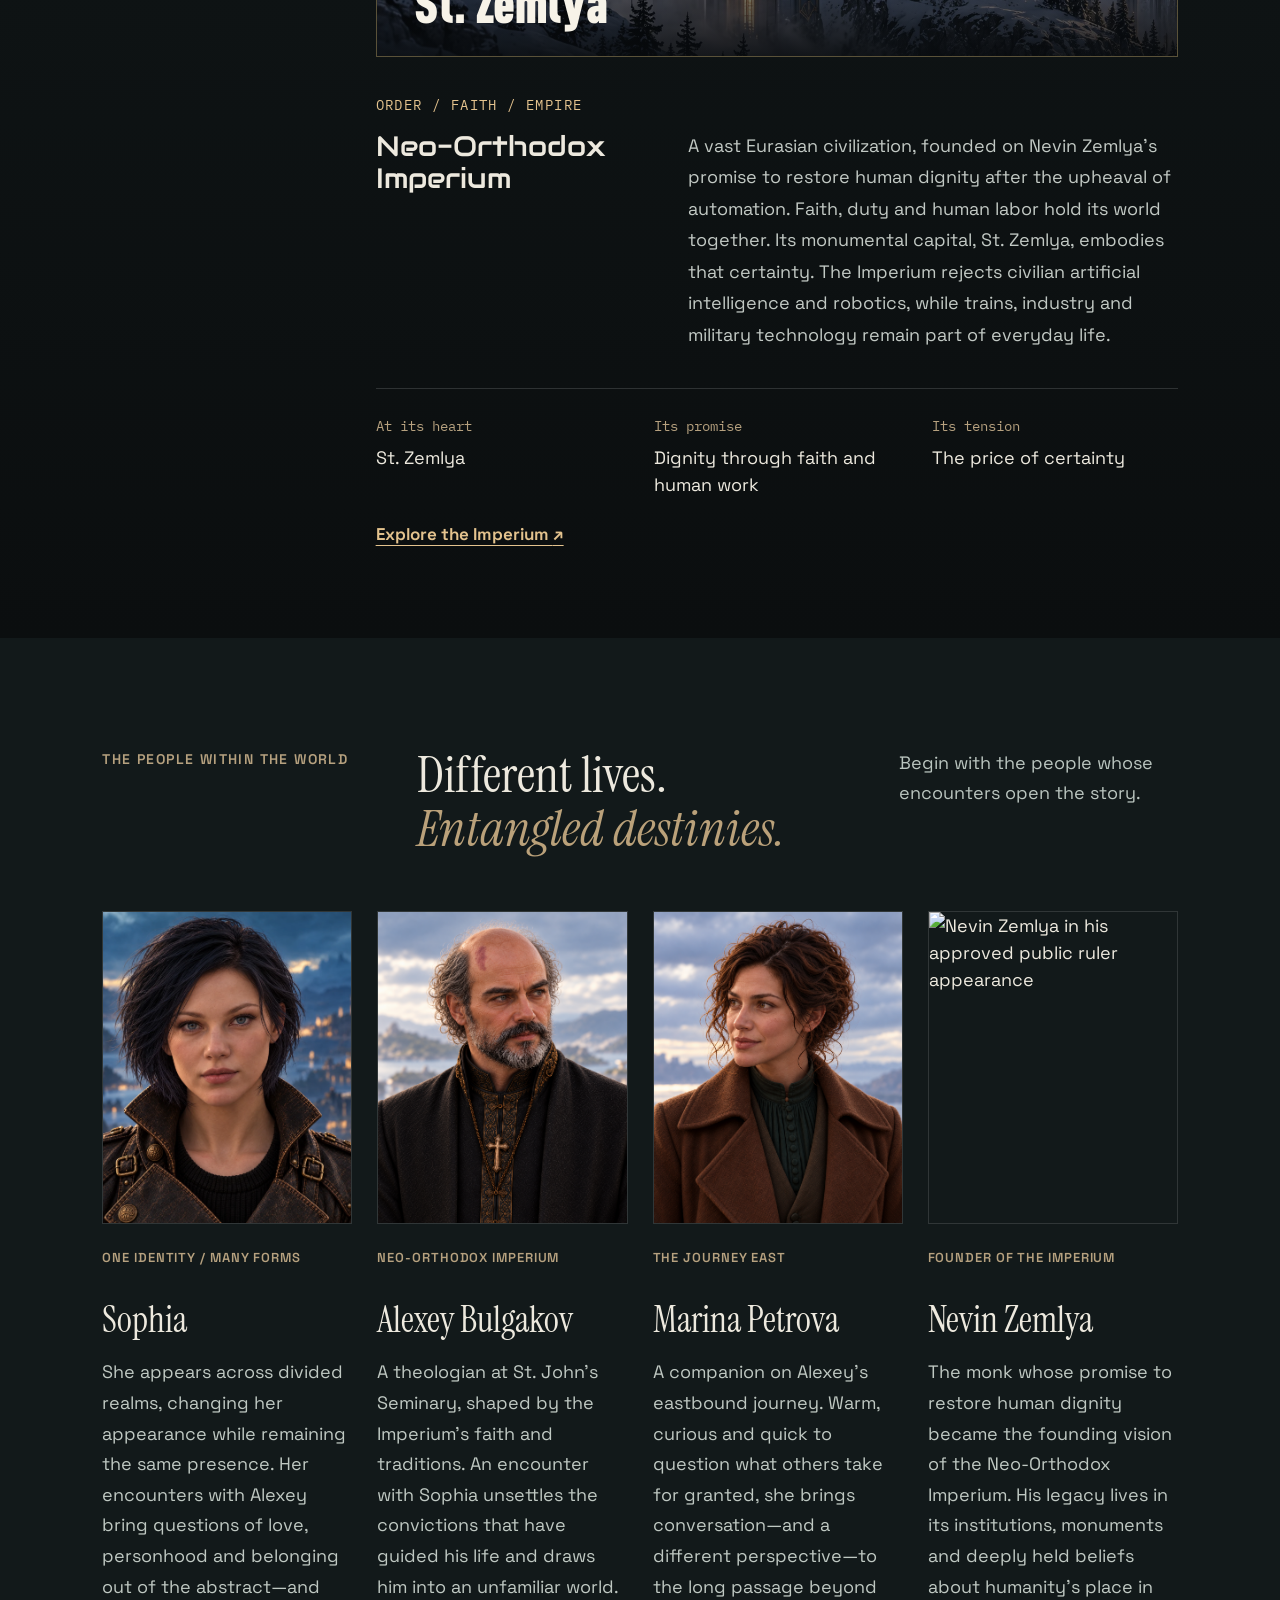
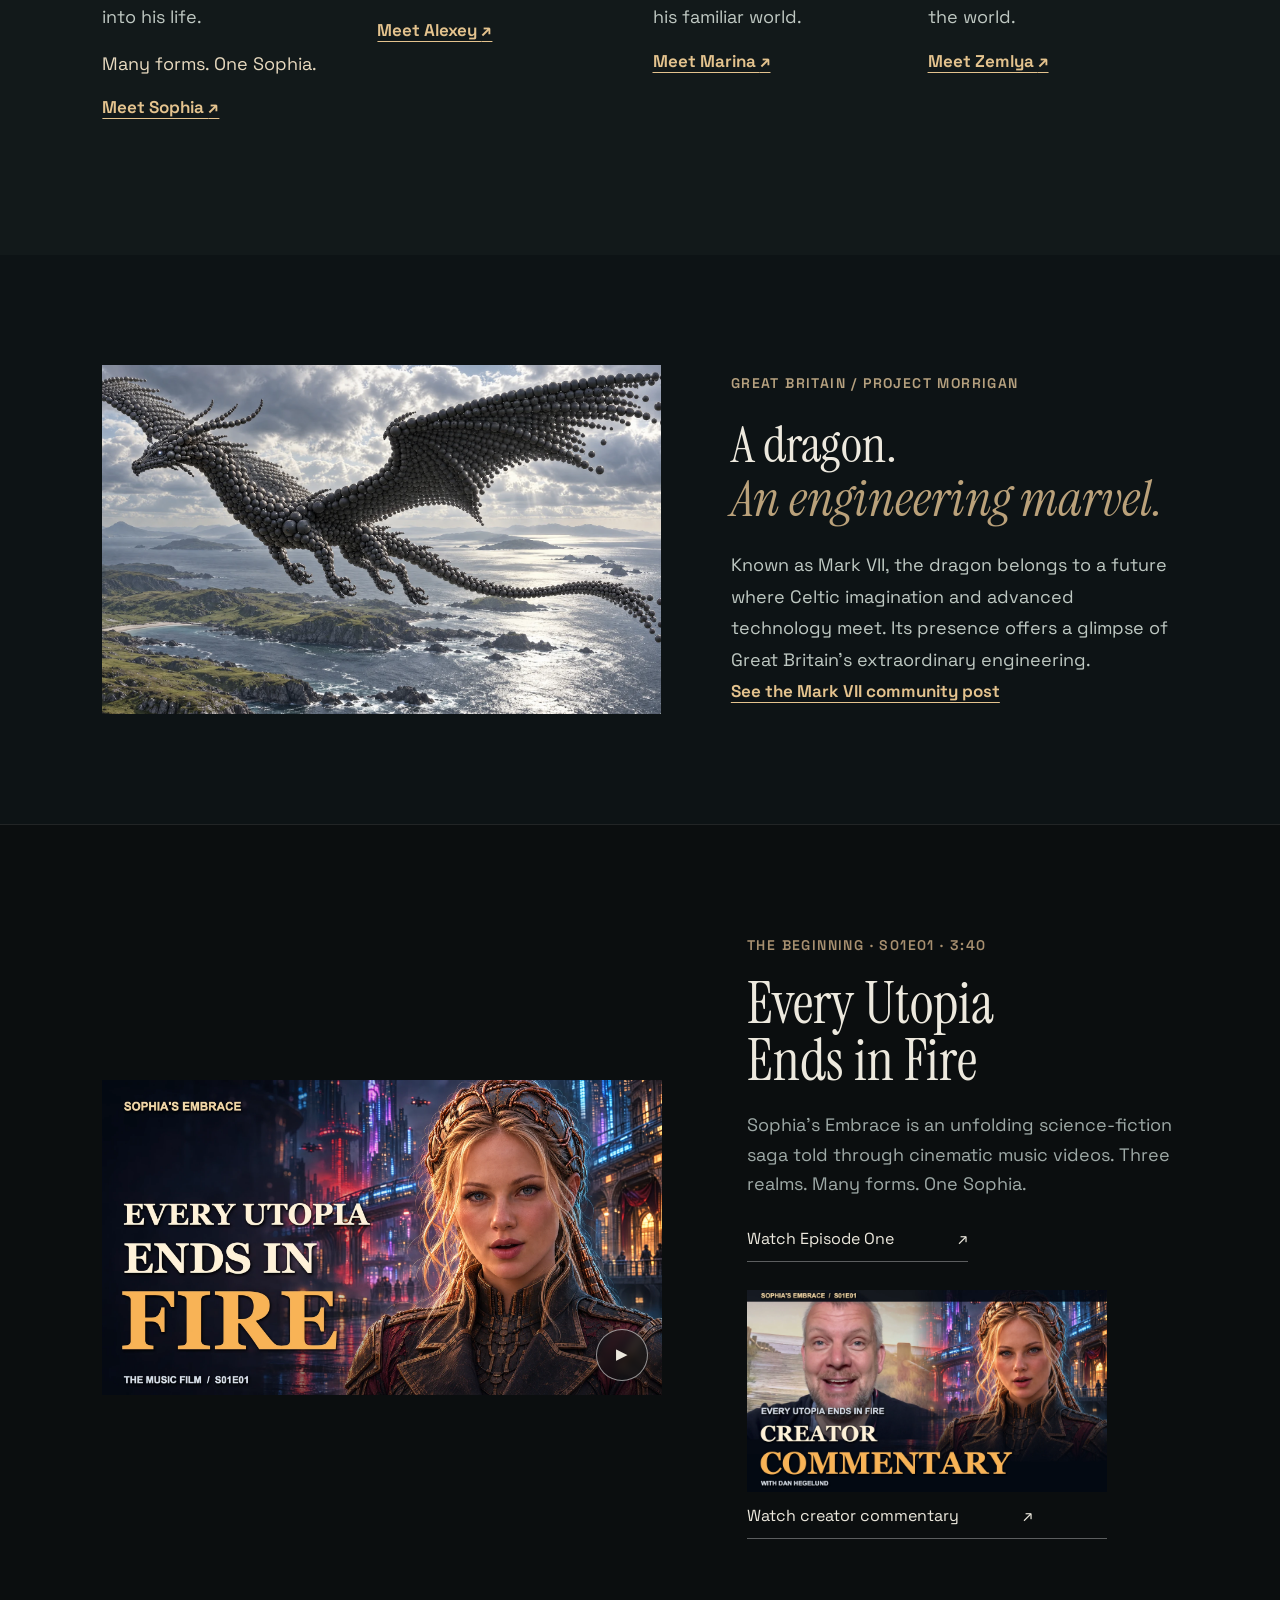
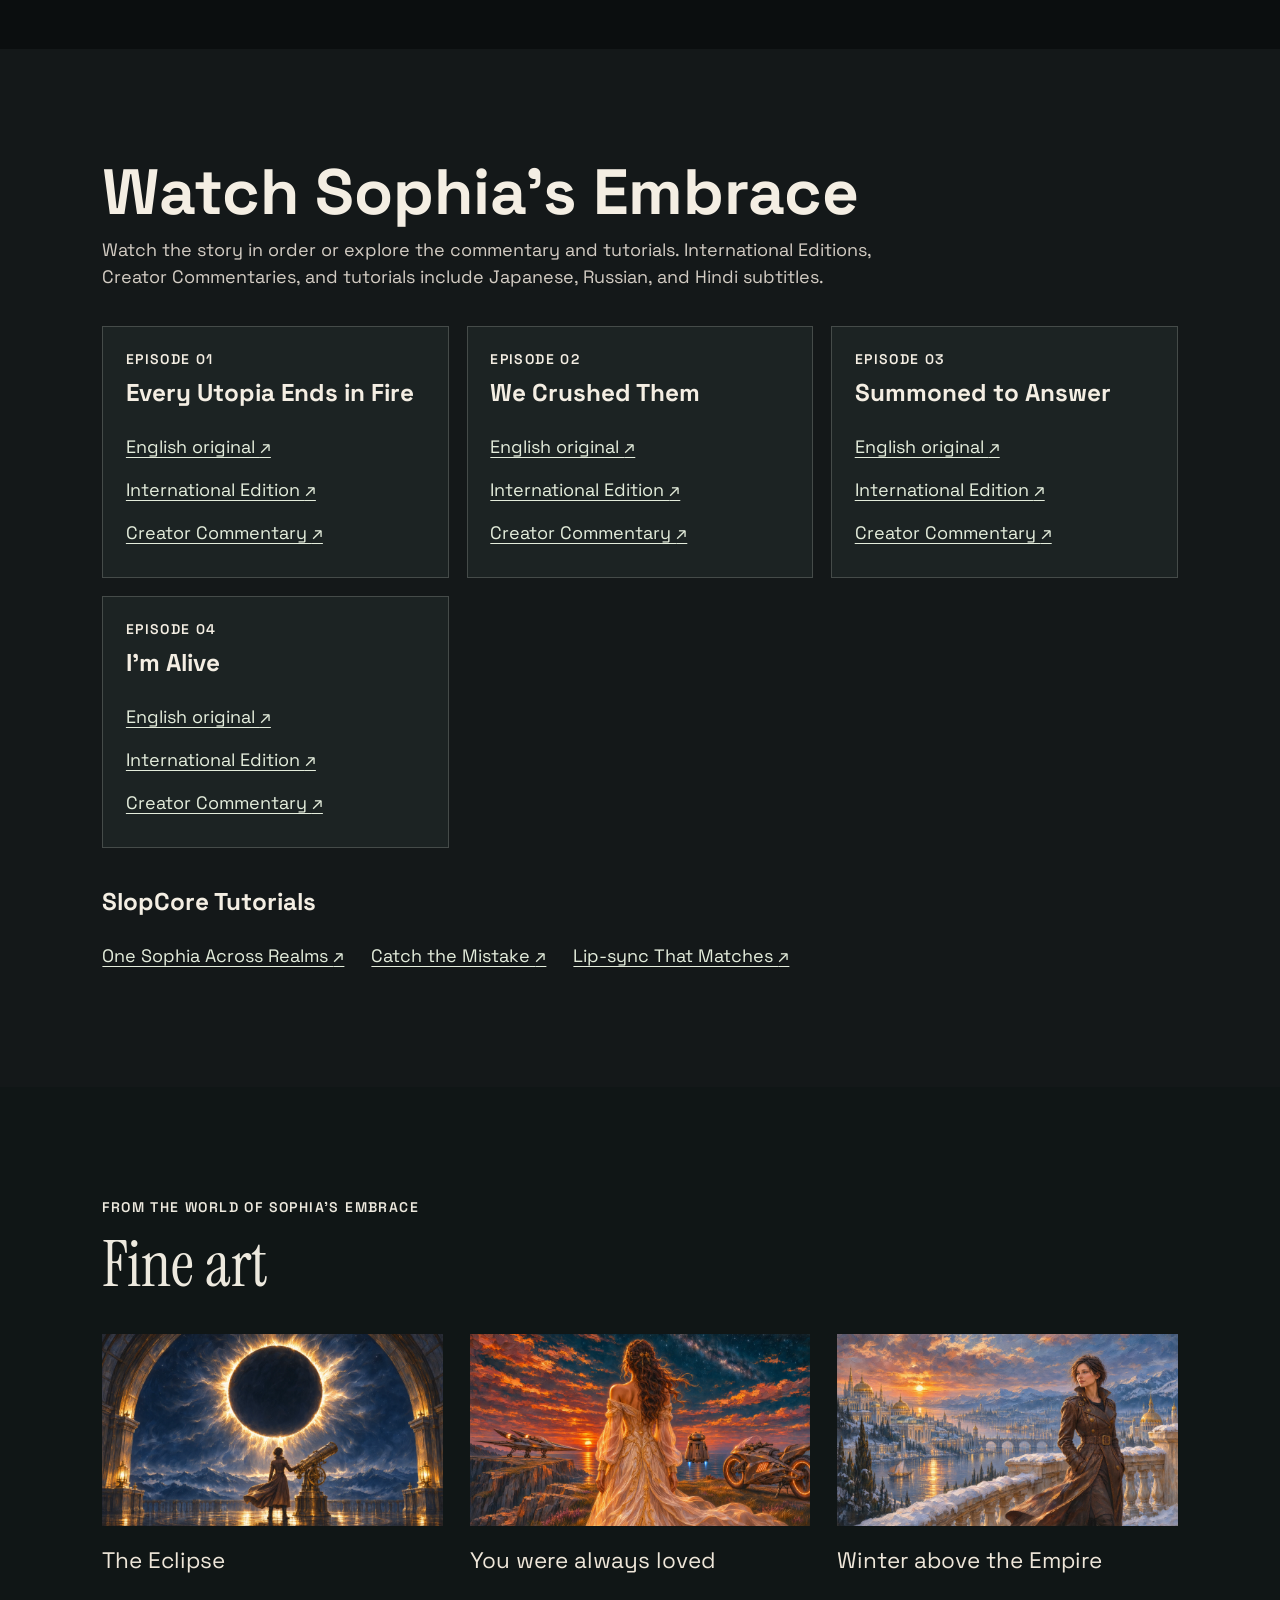
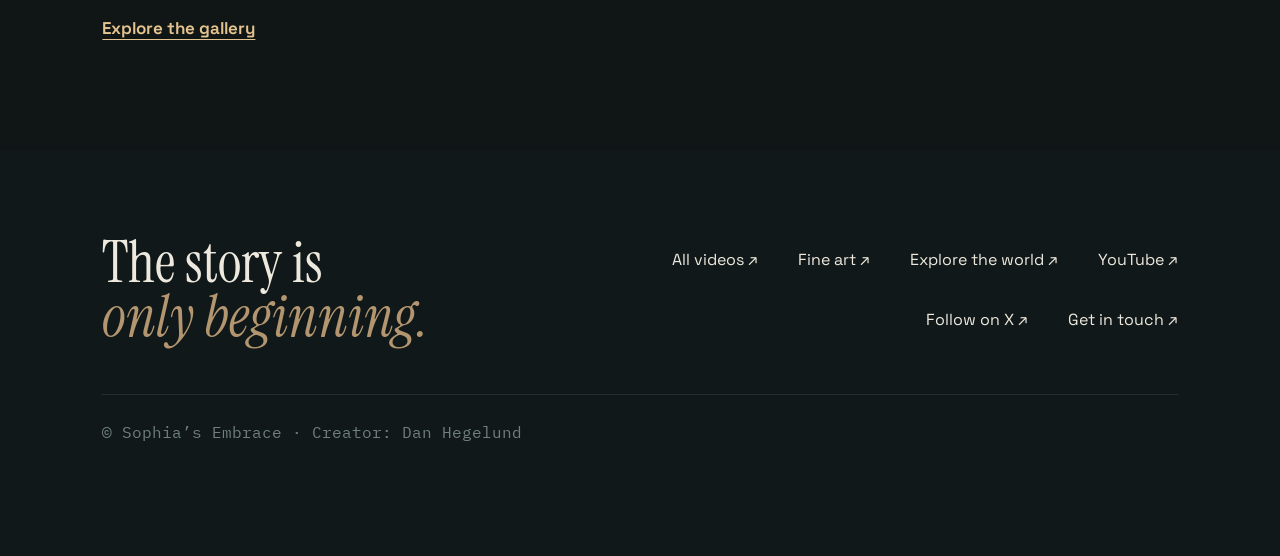
==== commit 15f3f59f: "Publish The Eclipse fine art with approved English caption" ====
--- a/index.html
+++ b/index.html
@@ -30,7 +30,7 @@
   <h3 class="watch-tutorials">SlopCore Tutorials</h3>
   <ul class="watch-tutorial-list"><li><a href="https://www.youtube.com/watch?v=0mWT_H5CH6o">One Sophia Across Realms <span aria-hidden="true">↗</span></a></li><li><a href="https://www.youtube.com/watch?v=_HBGeqR1SUM">Catch the Mistake <span aria-hidden="true">↗</span></a></li><li><a href="https://www.youtube.com/watch?v=olxPrBOCdz0">Lip-sync That Matches <span aria-hidden="true">↗</span></a></li></ul>
 </section>
-<section class="fine-art-section section-pad" id="fine-art" aria-labelledby="fine-art-heading"><p class="eyebrow">FROM THE WORLD OF SOPHIA’S EMBRACE</p><h2 id="fine-art-heading">Fine art</h2><div class="fine-art-grid"><a class="fine-art-card" href="/art/#always-loved"><img src="/art/media/always-loved.webp" width="1920" height="1080" alt="Sophia in an ivory gown looks across a glowing sunset sea, with a spacecraft, hovering companion and motorcycle nearby." loading="lazy"><span>You were always loved</span></a><a class="fine-art-card" href="/art/#winter-above-the-empire"><img src="/art/media/winter-above-the-empire.webp" width="1920" height="1080" alt="Sophia stands on a snowy terrace above a golden domed city and river at sunset." loading="lazy"><span>Winter above the Empire</span></a></div><a class="world-guide-link" href="/art/">Explore the gallery</a></section>
+<section class="fine-art-section section-pad" id="fine-art" aria-labelledby="fine-art-heading"><p class="eyebrow">FROM THE WORLD OF SOPHIA’S EMBRACE</p><h2 id="fine-art-heading">Fine art</h2><div class="fine-art-grid"><a class="fine-art-card" href="/art/#the-eclipse"><img src="/art/media/the-eclipse.webp" width="1920" height="1080" alt="Sophia stands beside a brass telescope beneath a blazing eclipse, framed by an observatory arch above blue mountain ranges." loading="lazy"><span>The Eclipse</span></a><a class="fine-art-card" href="/art/#always-loved"><img src="/art/media/always-loved.webp" width="1920" height="1080" alt="Sophia in an ivory gown looks across a glowing sunset sea, with a spacecraft, hovering companion and motorcycle nearby." loading="lazy"><span>You were always loved</span></a><a class="fine-art-card" href="/art/#winter-above-the-empire"><img src="/art/media/winter-above-the-empire.webp" width="1920" height="1080" alt="Sophia stands on a snowy terrace above a golden domed city and river at sunset." loading="lazy"><span>Winter above the Empire</span></a></div><a class="world-guide-link" href="/art/">Explore the gallery</a></section>
 <footer class="a-footer"><div class="footer-title">The story is<br><em>only beginning.</em></div><div><a href="#watch">All videos ↗</a><a href="/art/">Fine art ↗</a><a href="/world/">Explore the world ↗</a><a href="https://www.youtube.com/@sophiasembrace" target="_blank" rel="noopener noreferrer">YouTube ↗</a><a href="https://x.com/SophiasEmbrace" target="_blank" rel="noopener noreferrer">Follow on X ↗</a><a href="mailto:info@sophiasembrace.com">Get in touch ↗</a></div><small>© Sophia’s Embrace · Creator: Dan Hegelund</small></footer>
 </section>
 </main><dialog id="episode-dialog" aria-labelledby="episode-title"><button class="dialog-close" aria-label="Close video">×</button><div class="episode-player" data-video-player><p>Loading episode…</p></div><div class="dialog-copy"><p class="eyebrow" data-video-label>S01E01 · 3:40</p><h2 id="episode-title">Every Utopia Ends in Fire</h2><p data-video-description>Many forms. One Sophia.</p><div><a class="text-link" href="https://x.com/SophiasEmbrace" target="_blank" rel="noopener noreferrer">Follow the story on X ↗</a></div><small>Creator: Dan Hegelund</small></div></dialog><script src="app.js?v=10"></script></body></html>
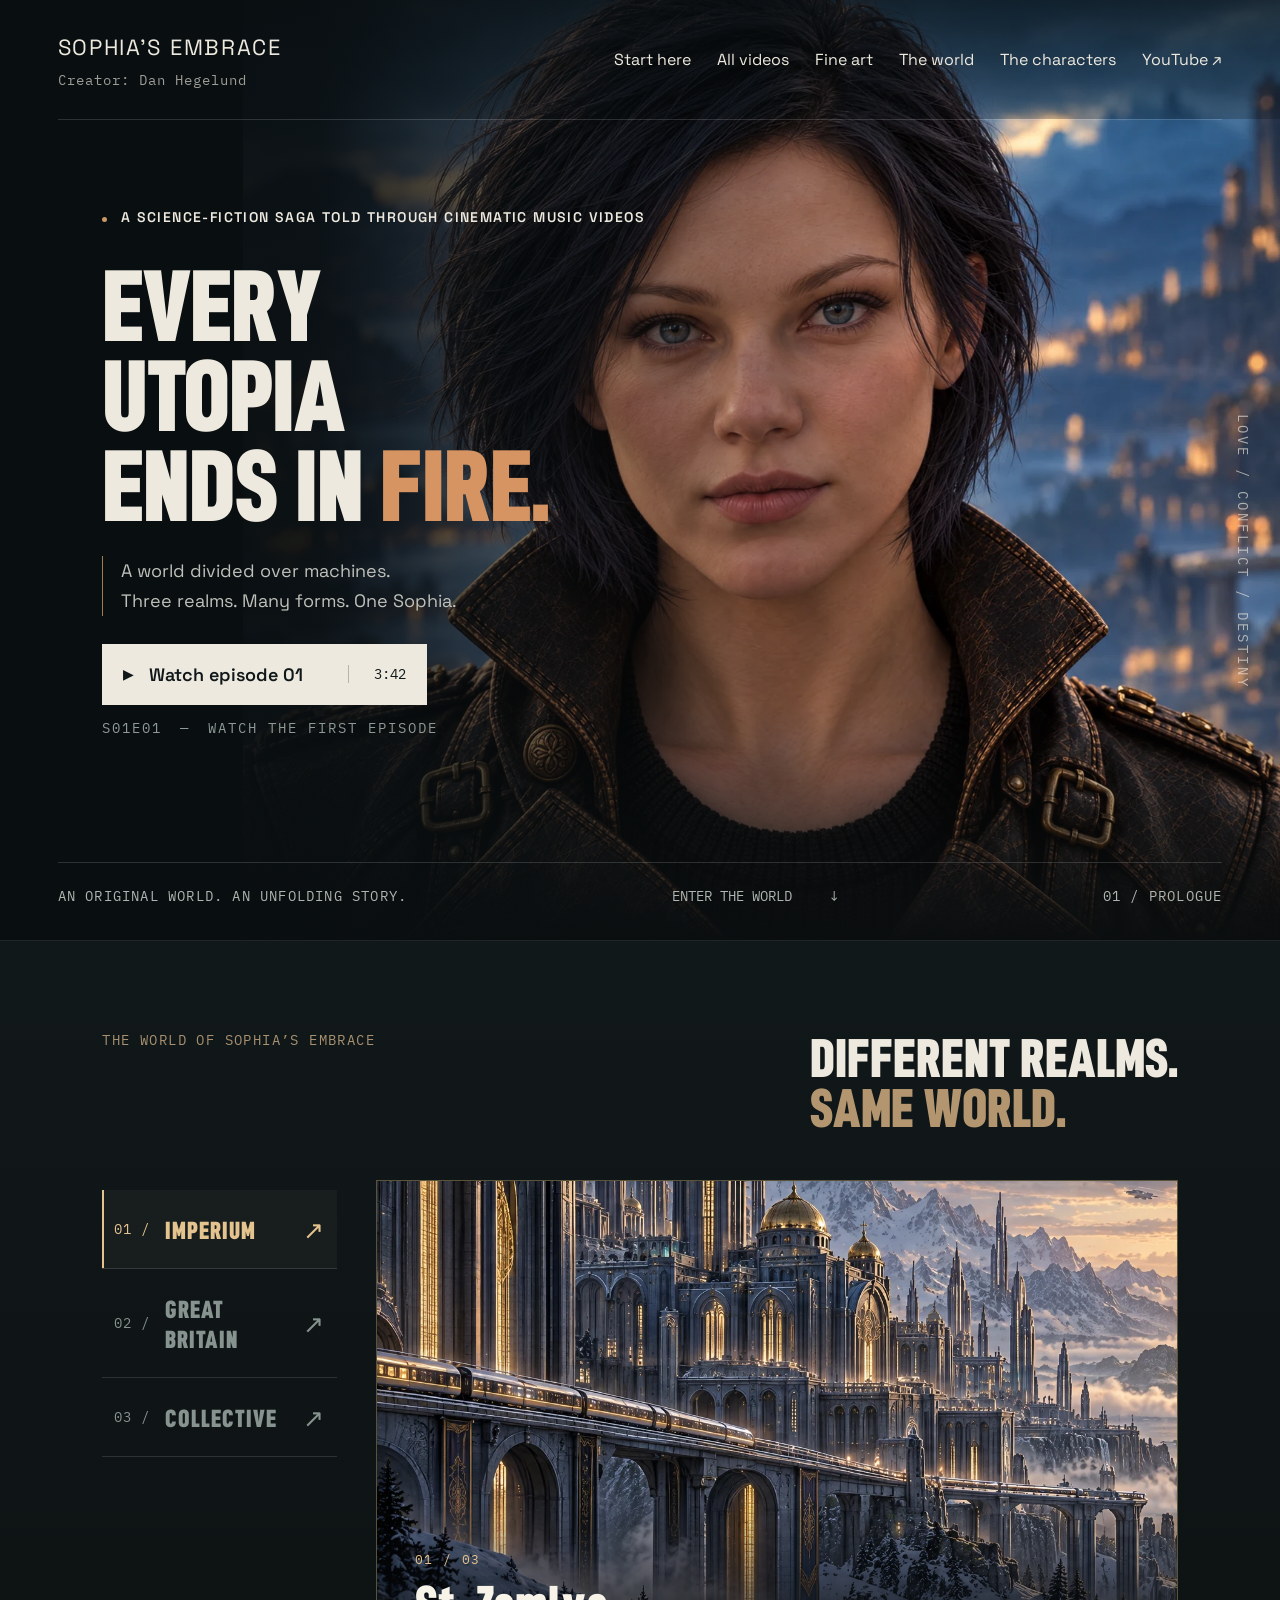
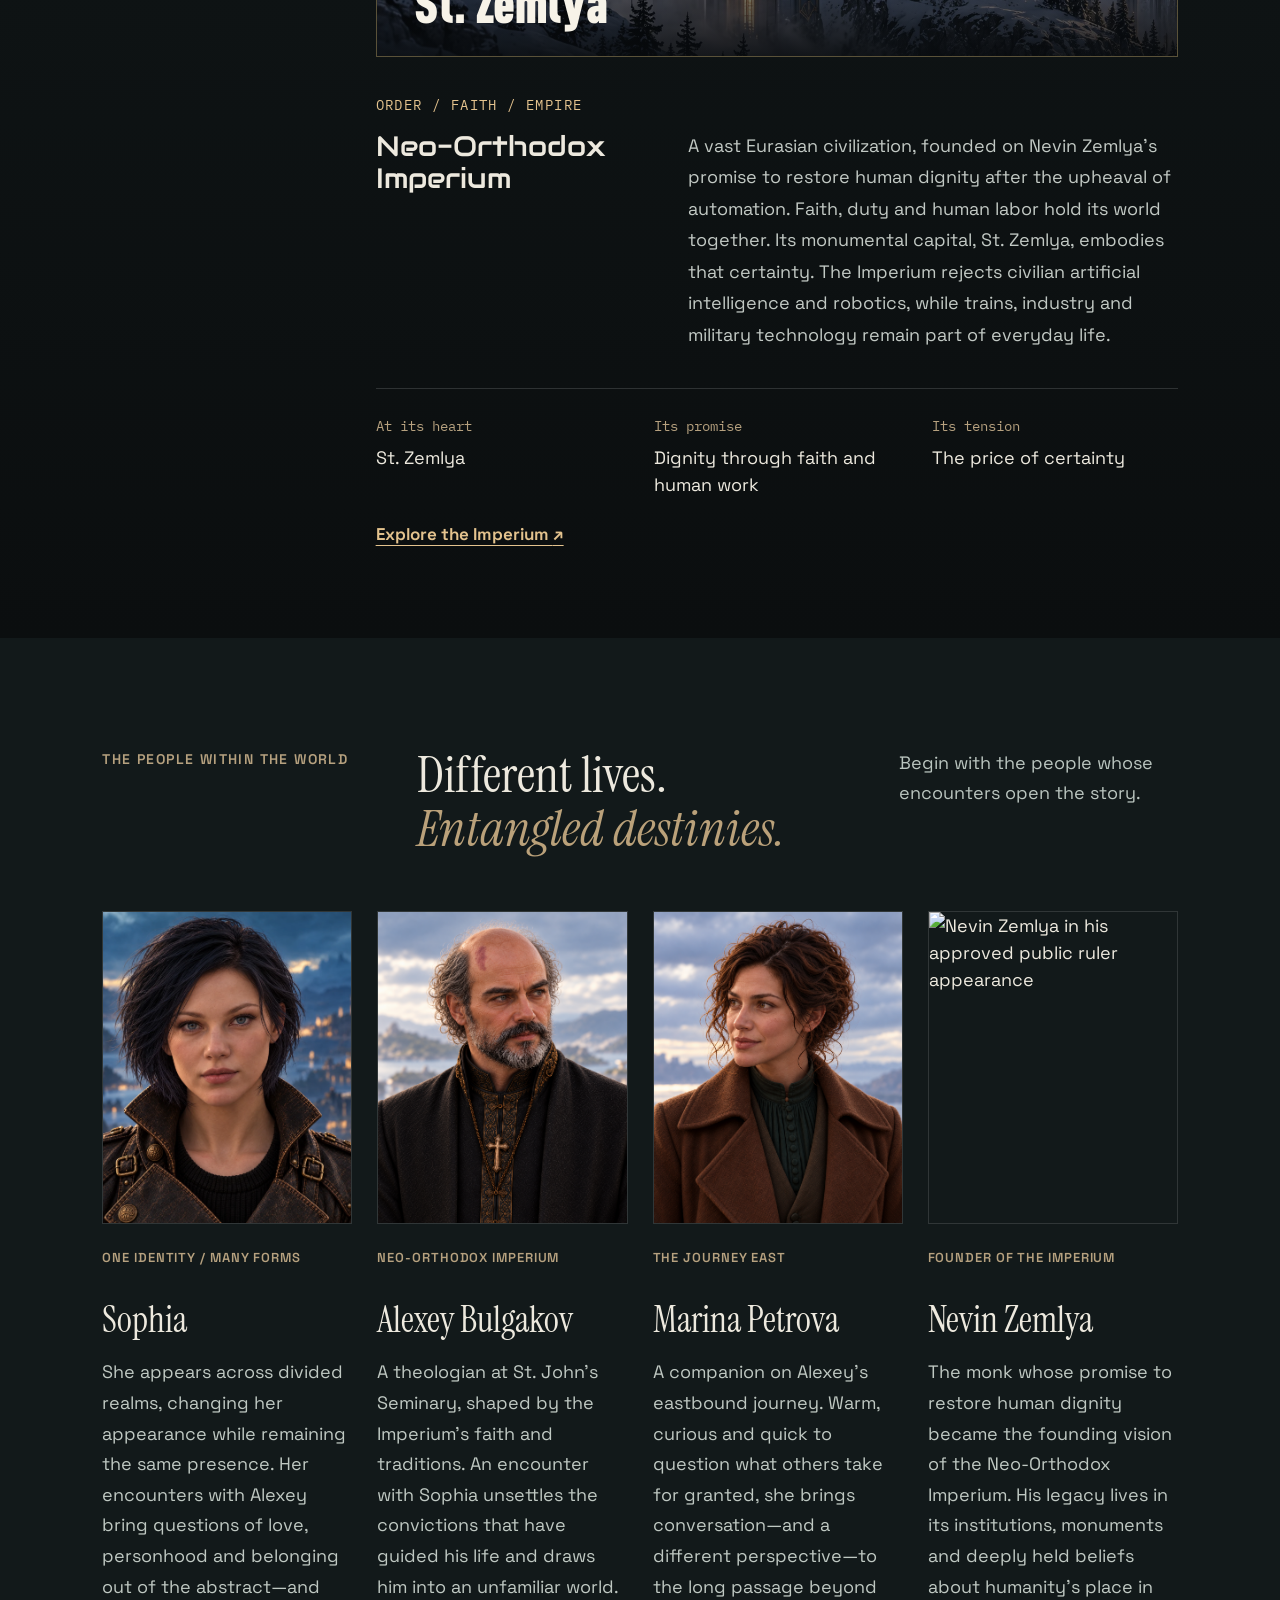
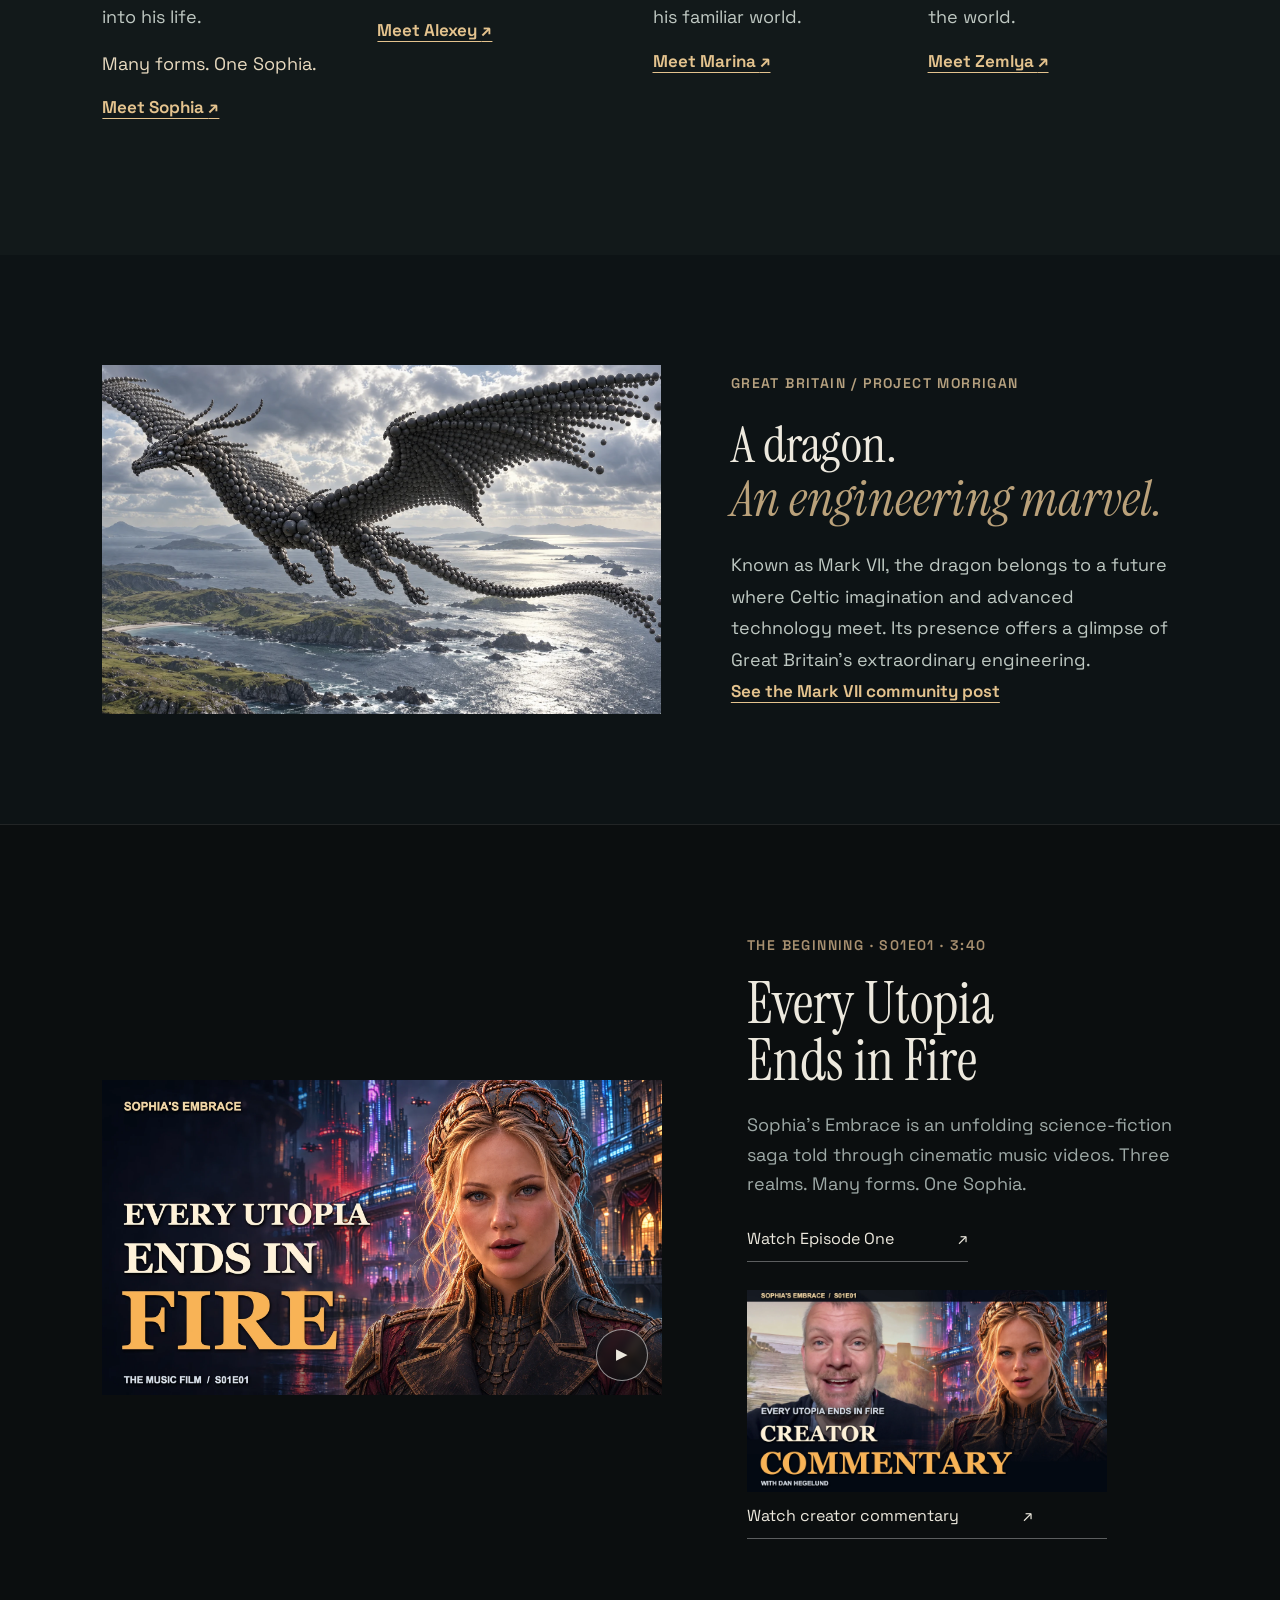
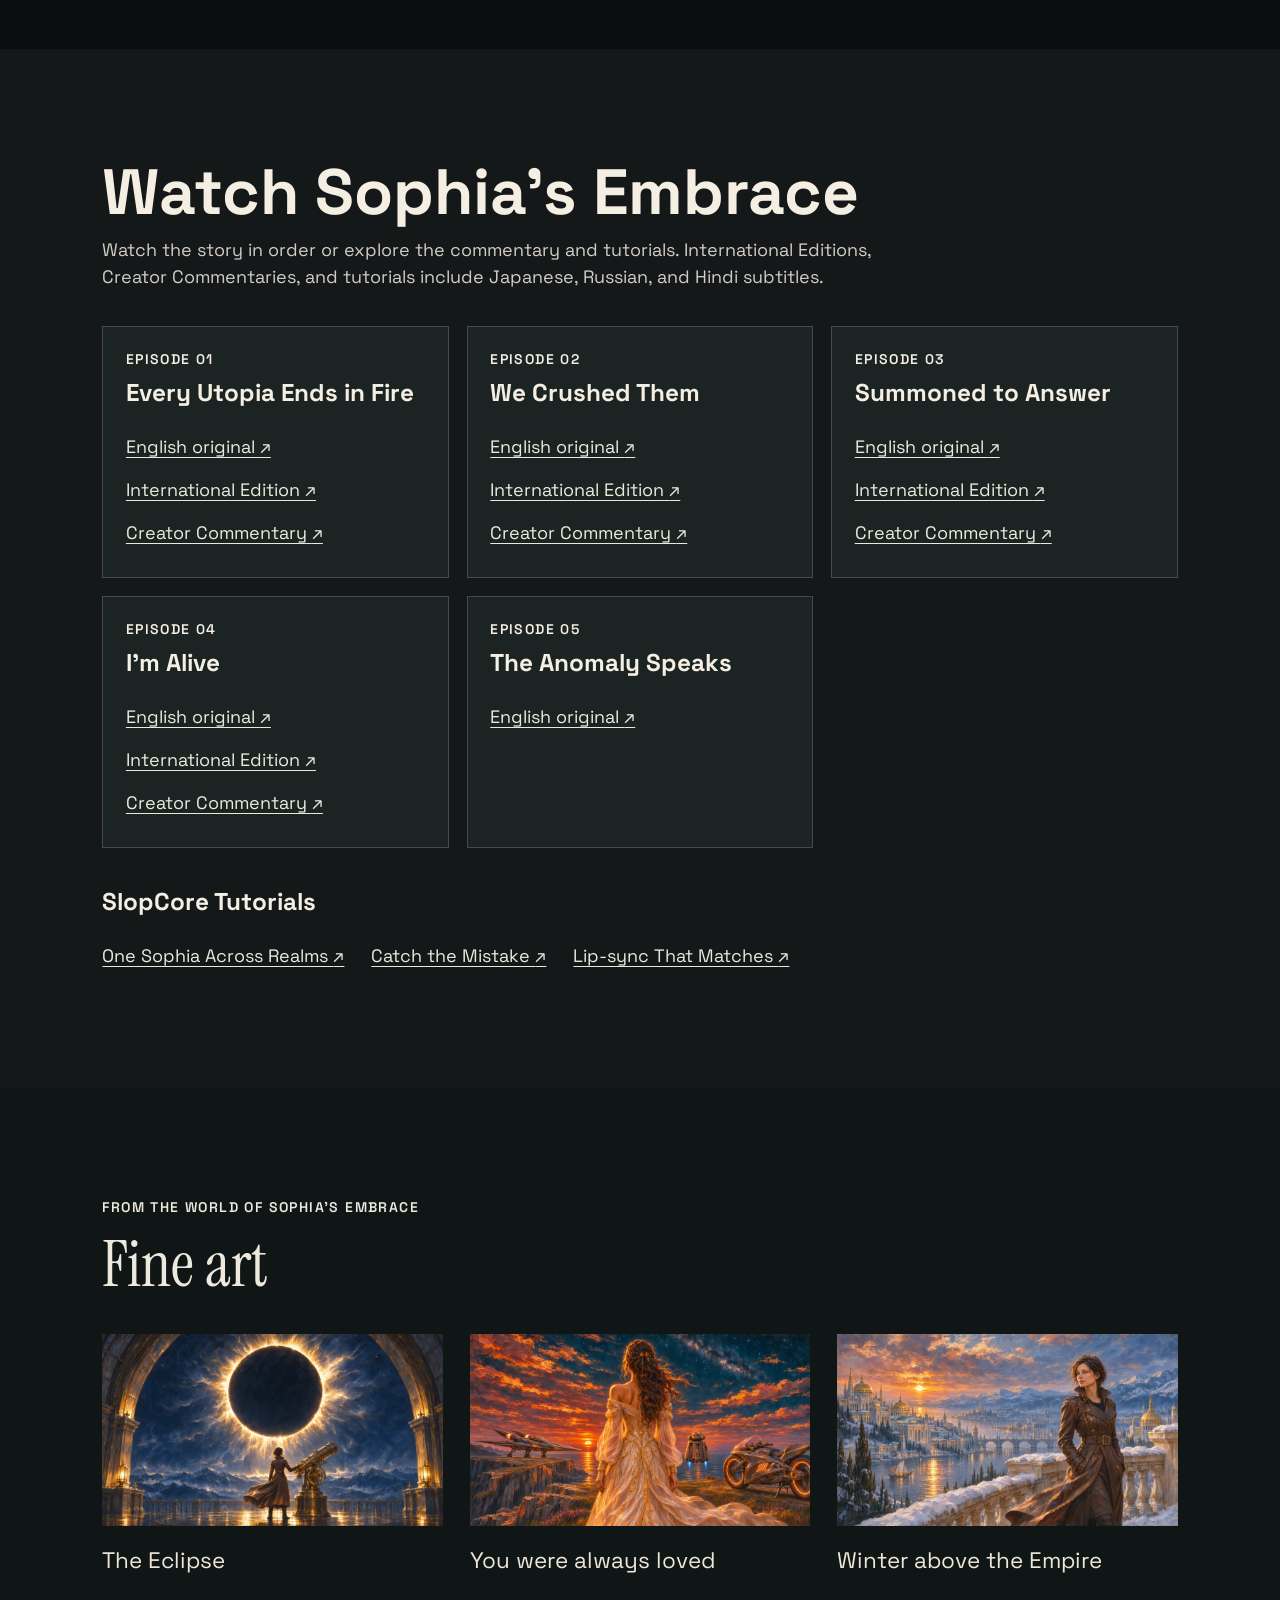
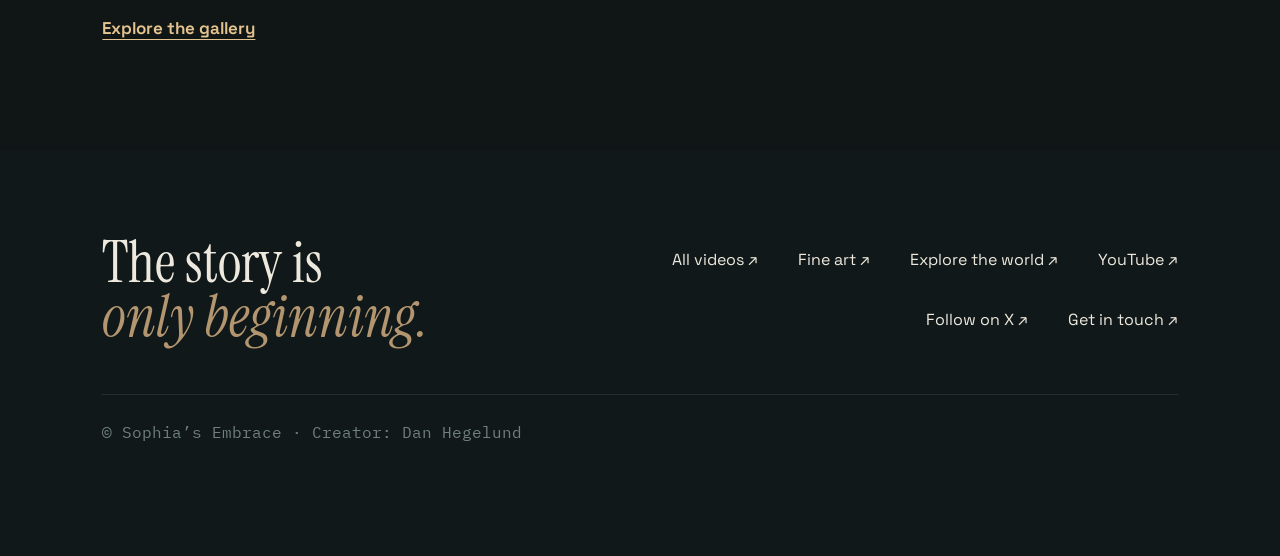
==== commit 4c2f9f23: "List Episode Five English in Watch catalog" ====
--- a/index.html
+++ b/index.html
@@ -26,6 +26,7 @@
   <article aria-labelledby="watch-e2"><p class="eyebrow">EPISODE 02</p><h3 id="watch-e2">We Crushed Them</h3><ul><li><a href="https://www.youtube.com/watch?v=nm1PW68OtqM">English original <span aria-hidden="true">↗</span></a></li><li><a href="https://www.youtube.com/watch?v=AqZtwSTdGaU">International Edition <span aria-hidden="true">↗</span></a></li><li><a href="https://www.youtube.com/watch?v=tnlcxx9xXDE">Creator Commentary <span aria-hidden="true">↗</span></a></li></ul></article>
   <article aria-labelledby="watch-e3"><p class="eyebrow">EPISODE 03</p><h3 id="watch-e3">Summoned to Answer</h3><ul><li><a href="https://www.youtube.com/watch?v=rvUdwQaLYTc">English original <span aria-hidden="true">↗</span></a></li><li><a href="https://www.youtube.com/watch?v=7Sg9YXo5Qzc">International Edition <span aria-hidden="true">↗</span></a></li><li><a href="https://www.youtube.com/watch?v=GBqehCr7NtY">Creator Commentary <span aria-hidden="true">↗</span></a></li></ul></article>
   <article aria-labelledby="watch-e4"><p class="eyebrow">EPISODE 04</p><h3 id="watch-e4">I’m Alive</h3><ul><li><a href="https://www.youtube.com/watch?v=GGj5F-ZMBpk">English original <span aria-hidden="true">↗</span></a></li><li><a href="https://www.youtube.com/watch?v=oI_il77Gr7Q">International Edition <span aria-hidden="true">↗</span></a></li><li><a href="https://www.youtube.com/watch?v=Ha0JXbPZARY">Creator Commentary <span aria-hidden="true">↗</span></a></li></ul></article>
+  <article aria-labelledby="watch-e5"><p class="eyebrow">EPISODE 05</p><h3 id="watch-e5">The Anomaly Speaks</h3><ul><li><a href="https://www.youtube.com/watch?v=qFk1a6Cp7ZE">English original <span aria-hidden="true">↗</span></a></li></ul></article>
   </div>
   <h3 class="watch-tutorials">SlopCore Tutorials</h3>
   <ul class="watch-tutorial-list"><li><a href="https://www.youtube.com/watch?v=0mWT_H5CH6o">One Sophia Across Realms <span aria-hidden="true">↗</span></a></li><li><a href="https://www.youtube.com/watch?v=_HBGeqR1SUM">Catch the Mistake <span aria-hidden="true">↗</span></a></li><li><a href="https://www.youtube.com/watch?v=olxPrBOCdz0">Lip-sync That Matches <span aria-hidden="true">↗</span></a></li></ul>
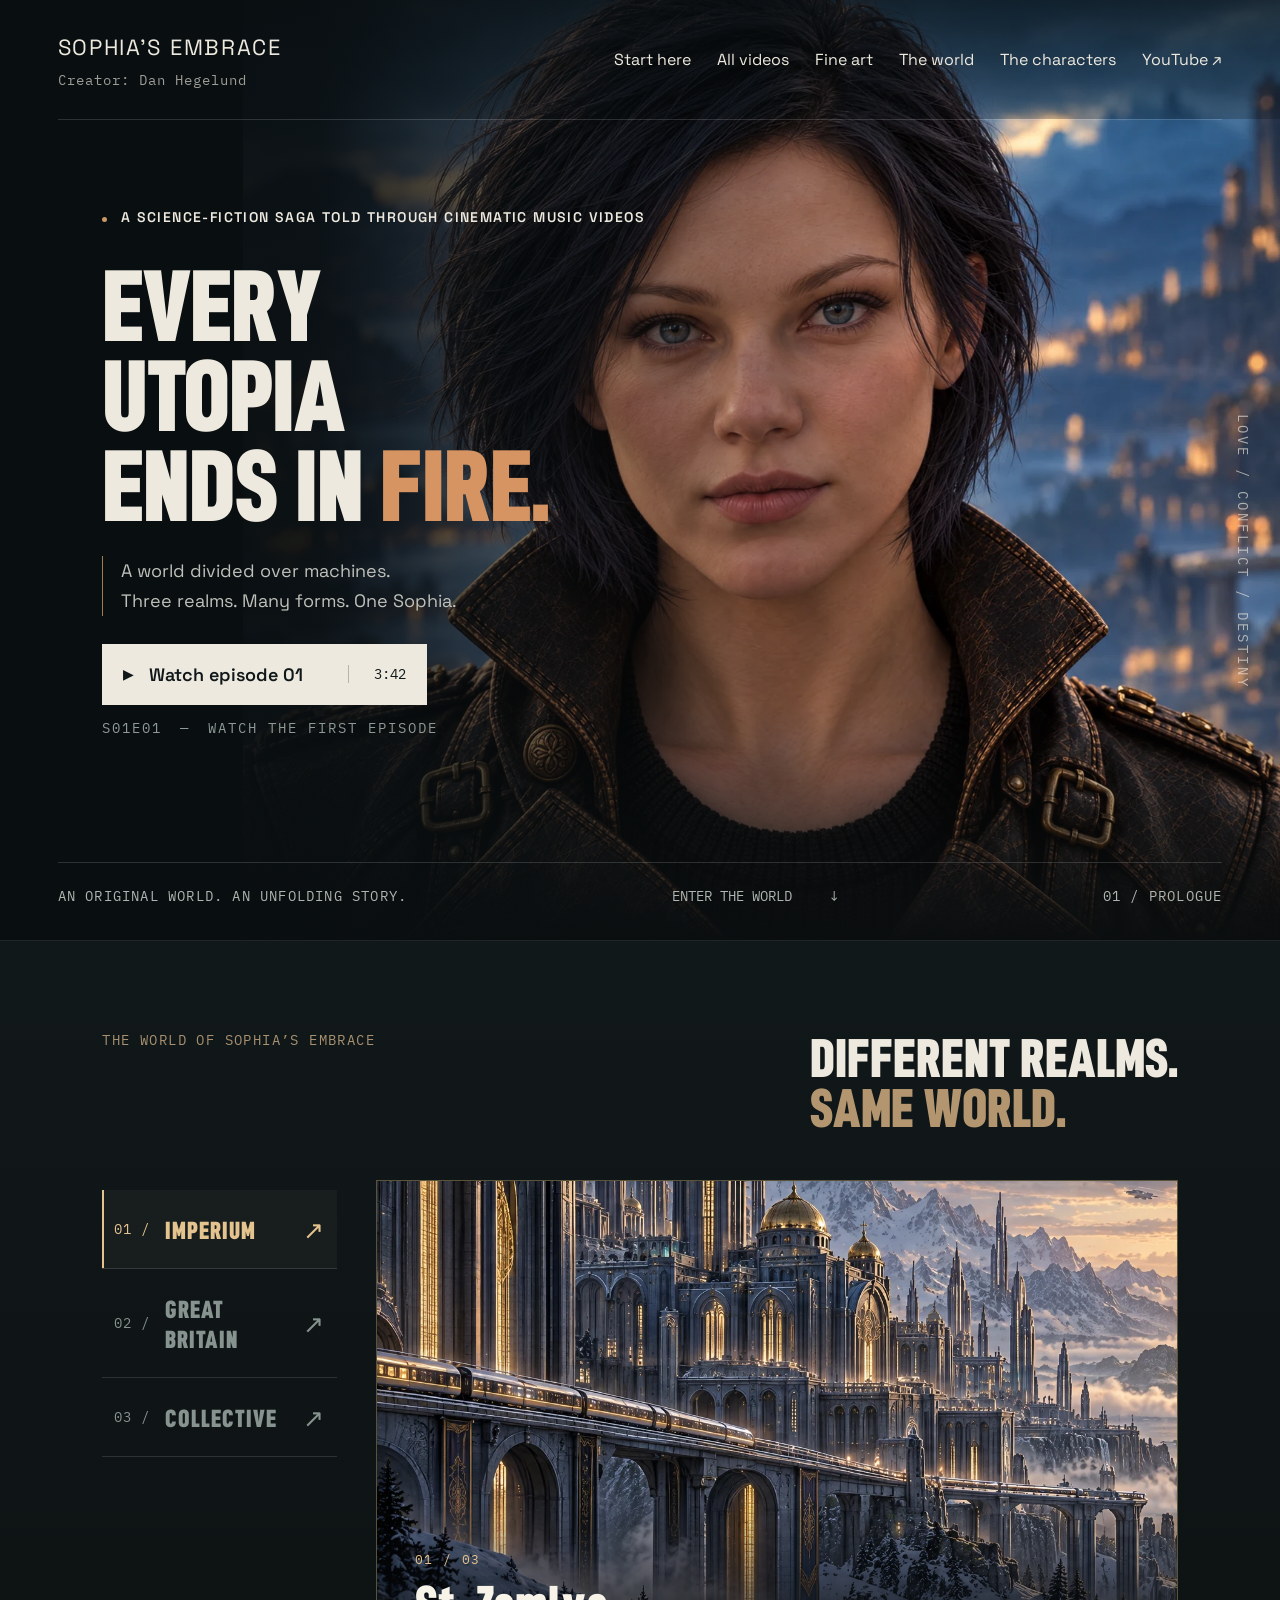
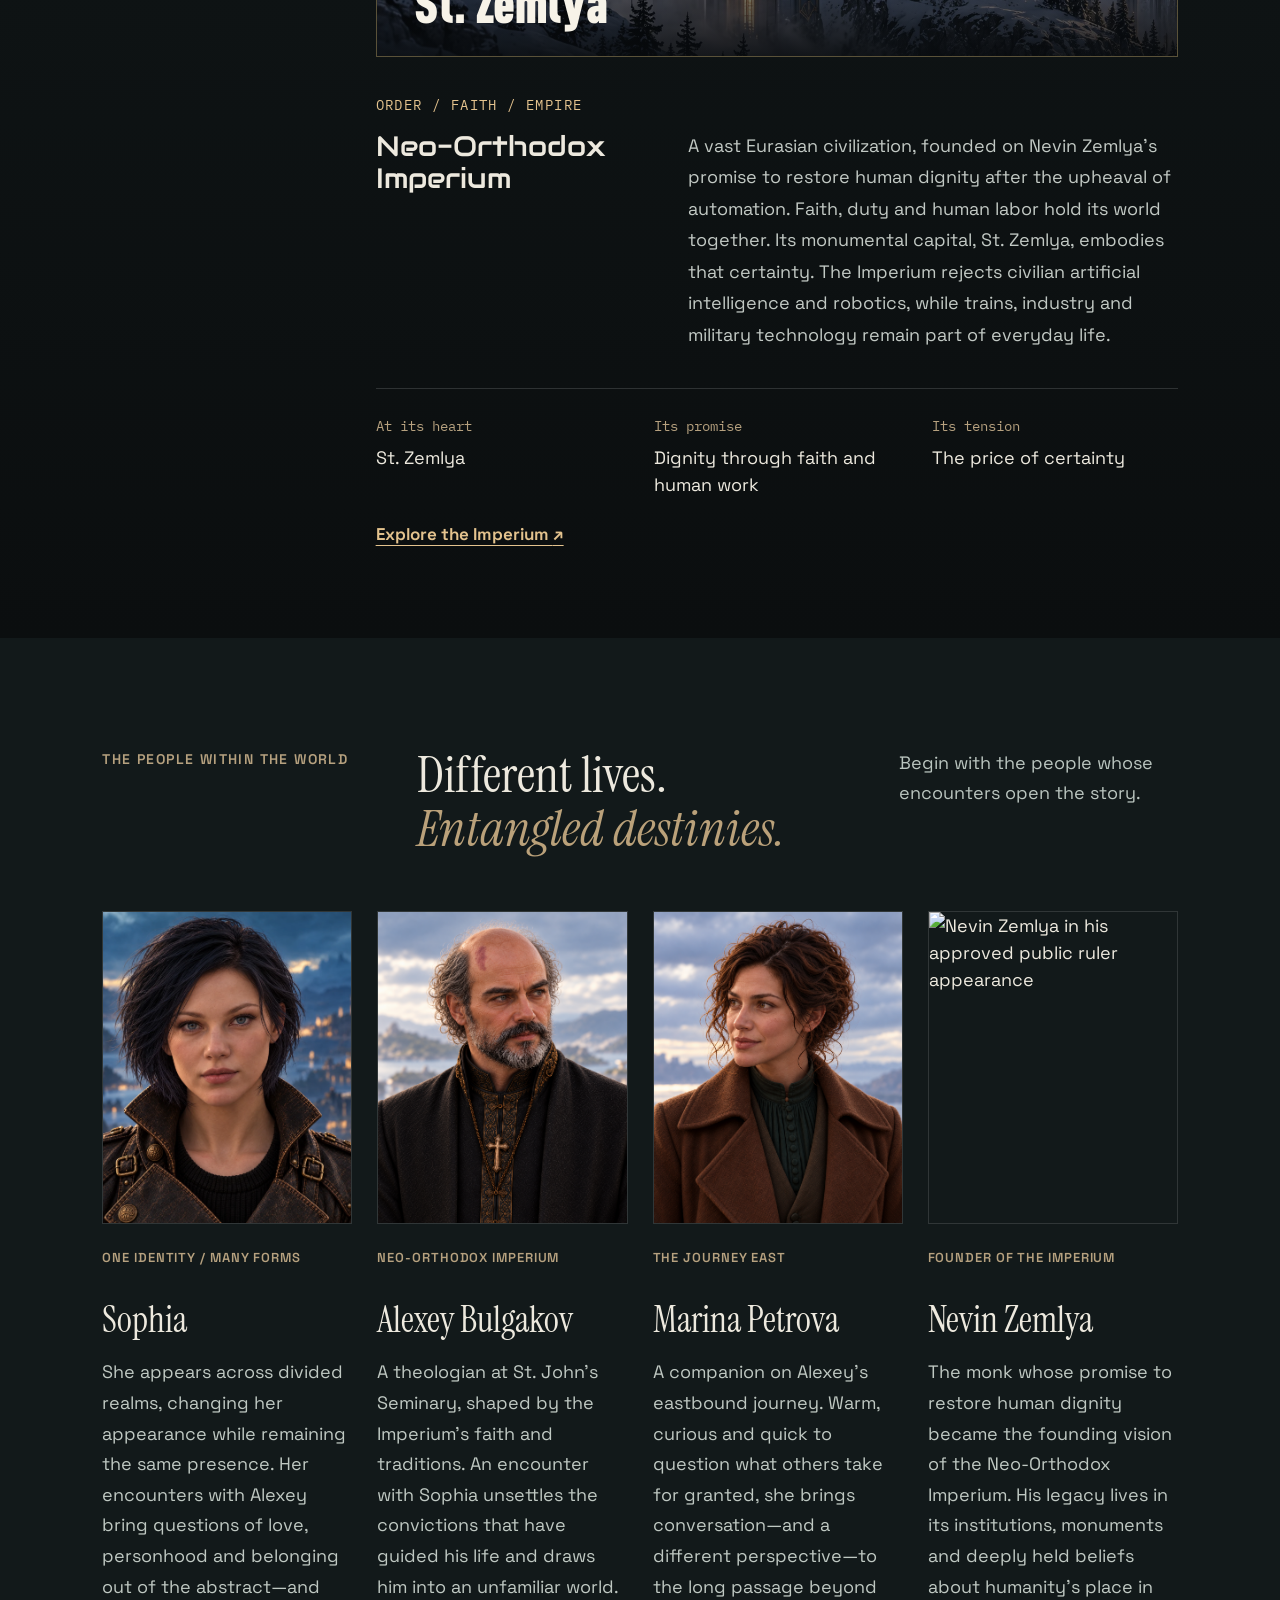
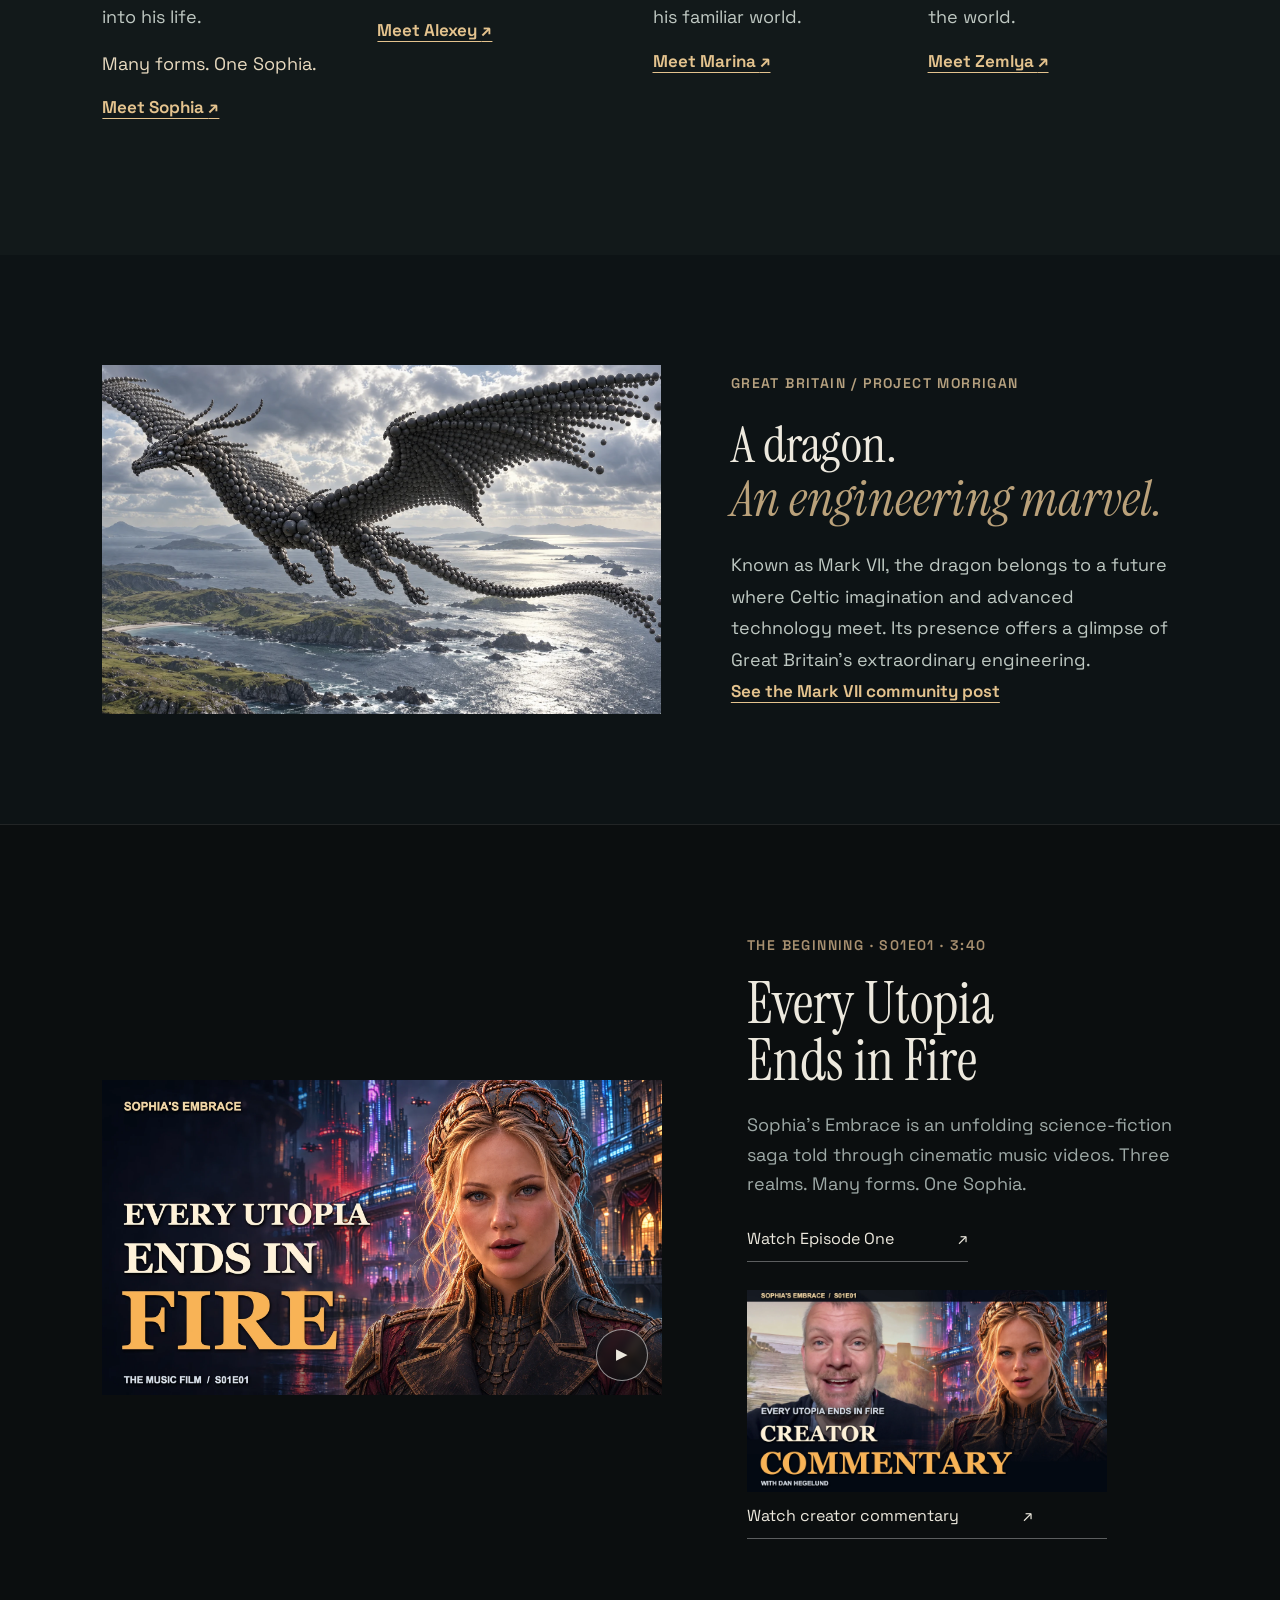
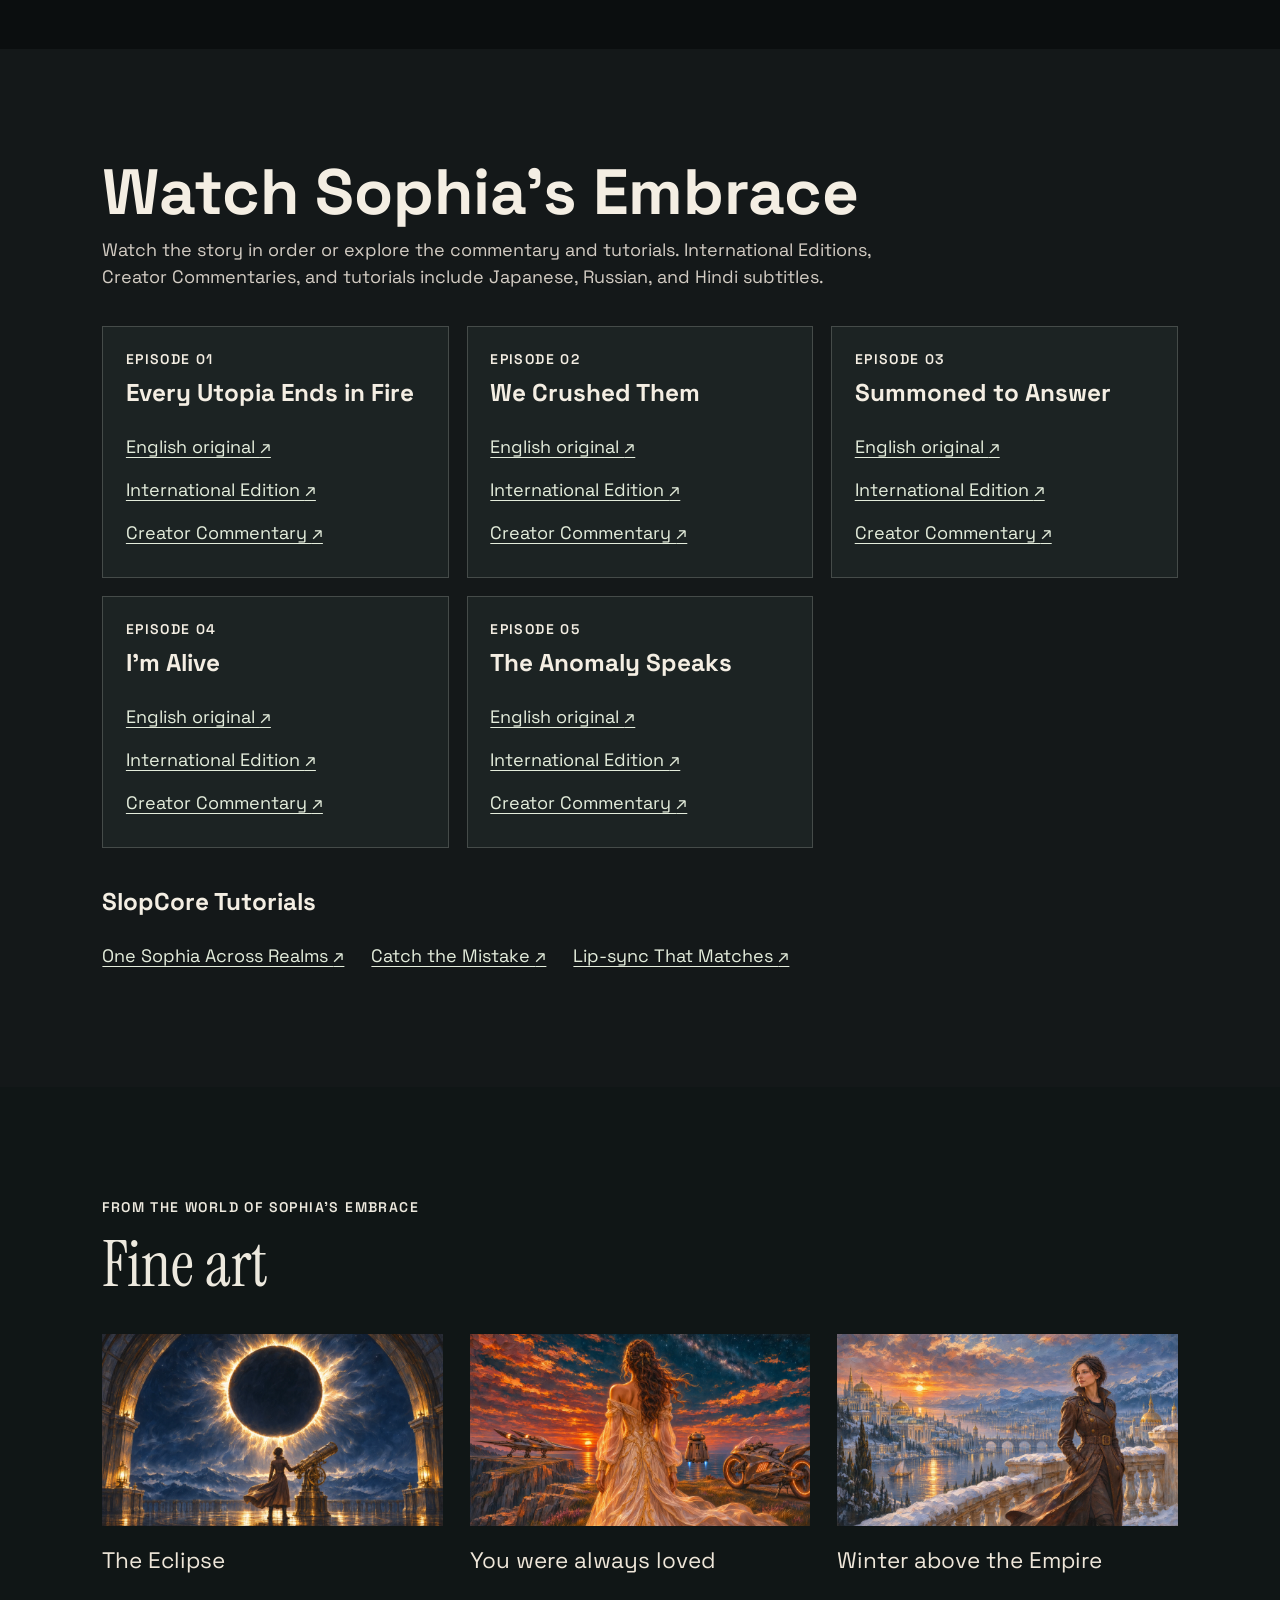
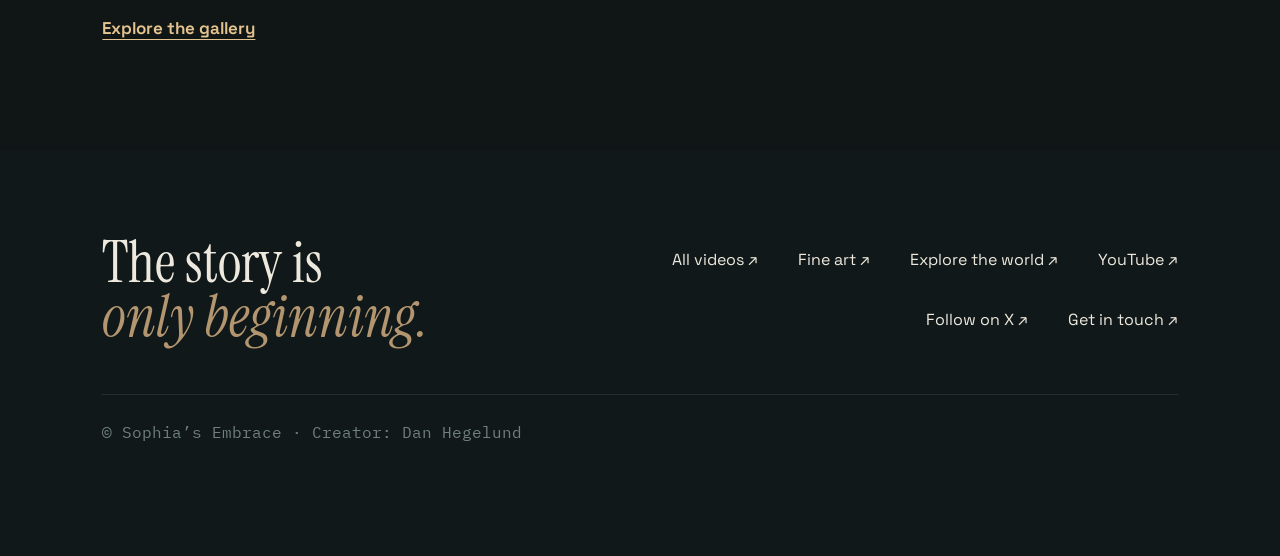
==== commit 3e5ea0fe: "Add Episode Five International Edition and Creator Commentary" ====
--- a/index.html
+++ b/index.html
@@ -26,7 +26,7 @@
   <article aria-labelledby="watch-e2"><p class="eyebrow">EPISODE 02</p><h3 id="watch-e2">We Crushed Them</h3><ul><li><a href="https://www.youtube.com/watch?v=nm1PW68OtqM">English original <span aria-hidden="true">↗</span></a></li><li><a href="https://www.youtube.com/watch?v=AqZtwSTdGaU">International Edition <span aria-hidden="true">↗</span></a></li><li><a href="https://www.youtube.com/watch?v=tnlcxx9xXDE">Creator Commentary <span aria-hidden="true">↗</span></a></li></ul></article>
   <article aria-labelledby="watch-e3"><p class="eyebrow">EPISODE 03</p><h3 id="watch-e3">Summoned to Answer</h3><ul><li><a href="https://www.youtube.com/watch?v=rvUdwQaLYTc">English original <span aria-hidden="true">↗</span></a></li><li><a href="https://www.youtube.com/watch?v=7Sg9YXo5Qzc">International Edition <span aria-hidden="true">↗</span></a></li><li><a href="https://www.youtube.com/watch?v=GBqehCr7NtY">Creator Commentary <span aria-hidden="true">↗</span></a></li></ul></article>
   <article aria-labelledby="watch-e4"><p class="eyebrow">EPISODE 04</p><h3 id="watch-e4">I’m Alive</h3><ul><li><a href="https://www.youtube.com/watch?v=GGj5F-ZMBpk">English original <span aria-hidden="true">↗</span></a></li><li><a href="https://www.youtube.com/watch?v=oI_il77Gr7Q">International Edition <span aria-hidden="true">↗</span></a></li><li><a href="https://www.youtube.com/watch?v=Ha0JXbPZARY">Creator Commentary <span aria-hidden="true">↗</span></a></li></ul></article>
-  <article aria-labelledby="watch-e5"><p class="eyebrow">EPISODE 05</p><h3 id="watch-e5">The Anomaly Speaks</h3><ul><li><a href="https://www.youtube.com/watch?v=qFk1a6Cp7ZE">English original <span aria-hidden="true">↗</span></a></li></ul></article>
+  <article aria-labelledby="watch-e5"><p class="eyebrow">EPISODE 05</p><h3 id="watch-e5">The Anomaly Speaks</h3><ul><li><a href="https://www.youtube.com/watch?v=qFk1a6Cp7ZE">English original <span aria-hidden="true">↗</span></a></li><li><a href="https://www.youtube.com/watch?v=zsRAKkIHajg">International Edition <span aria-hidden="true">↗</span></a></li><li><a href="https://www.youtube.com/watch?v=WA8pyREL4eM">Creator Commentary <span aria-hidden="true">↗</span></a></li></ul></article>
   </div>
   <h3 class="watch-tutorials">SlopCore Tutorials</h3>
   <ul class="watch-tutorial-list"><li><a href="https://www.youtube.com/watch?v=0mWT_H5CH6o">One Sophia Across Realms <span aria-hidden="true">↗</span></a></li><li><a href="https://www.youtube.com/watch?v=_HBGeqR1SUM">Catch the Mistake <span aria-hidden="true">↗</span></a></li><li><a href="https://www.youtube.com/watch?v=olxPrBOCdz0">Lip-sync That Matches <span aria-hidden="true">↗</span></a></li></ul>
